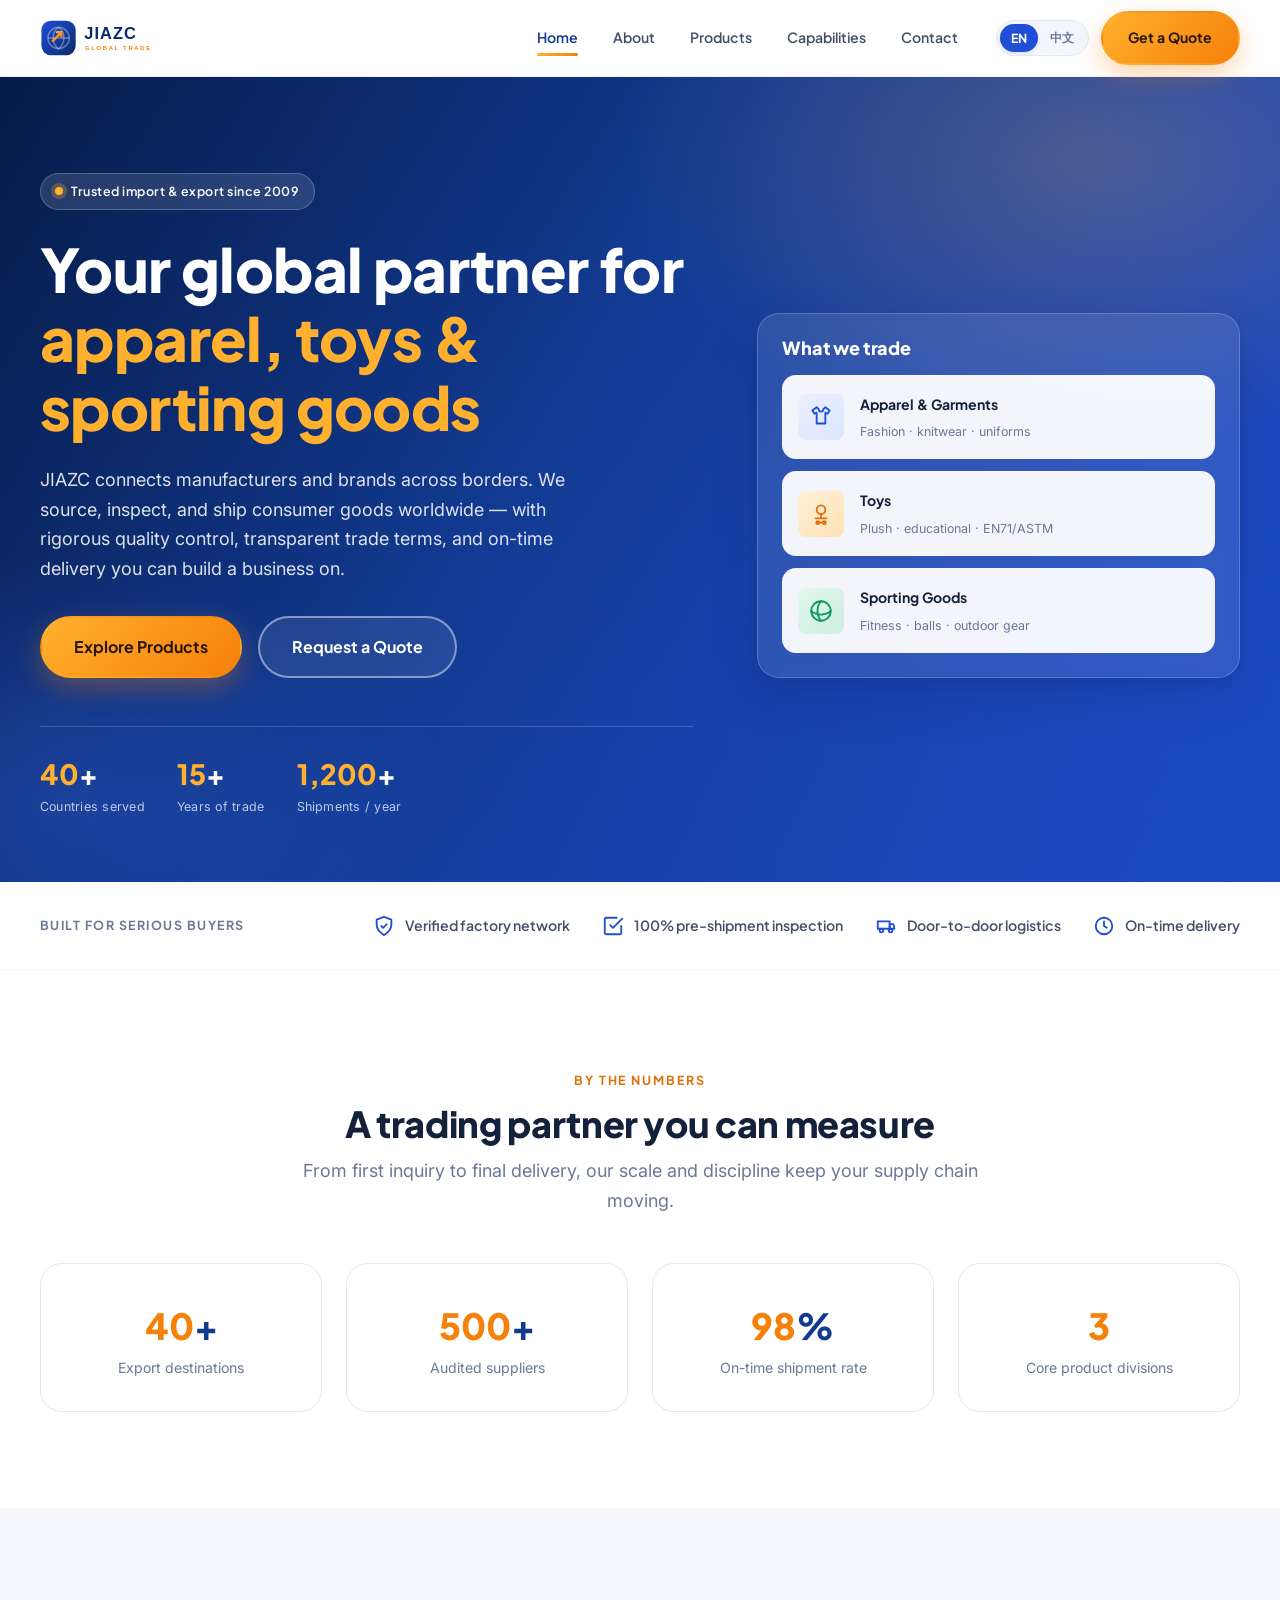
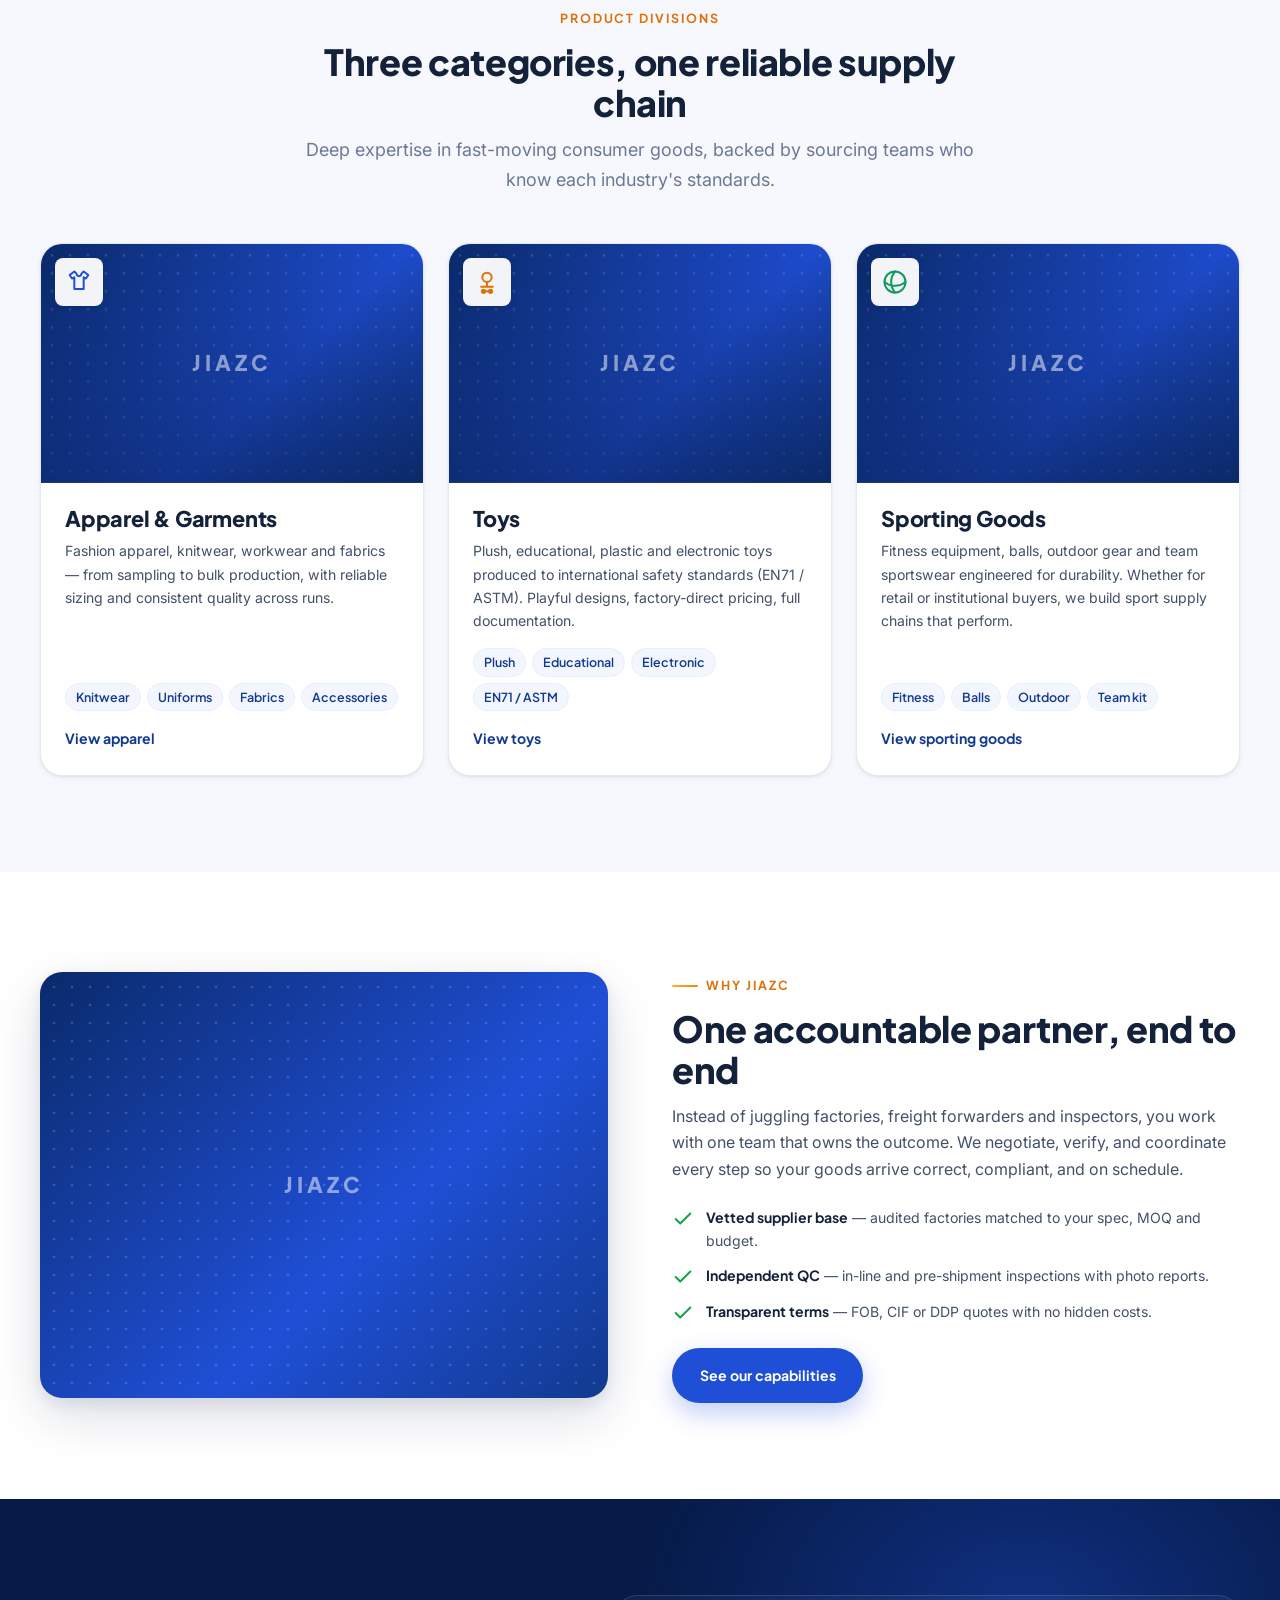
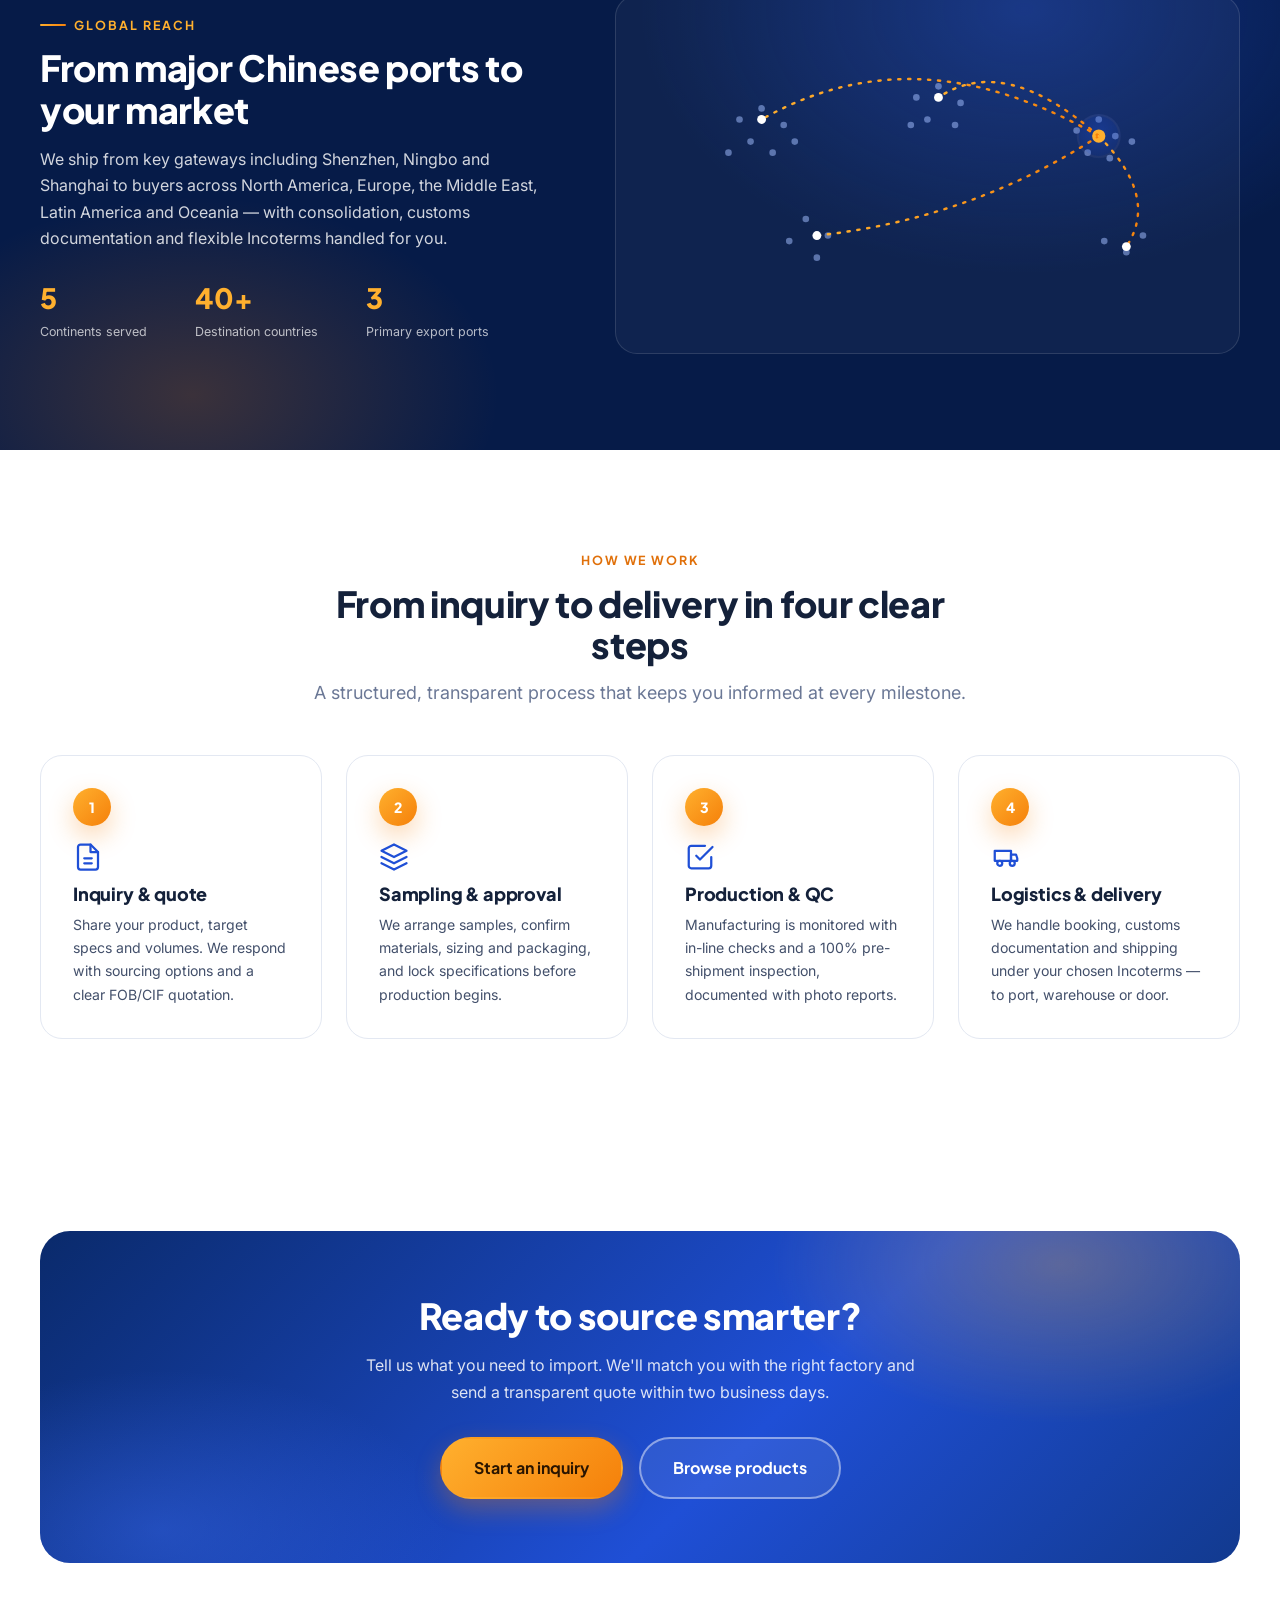
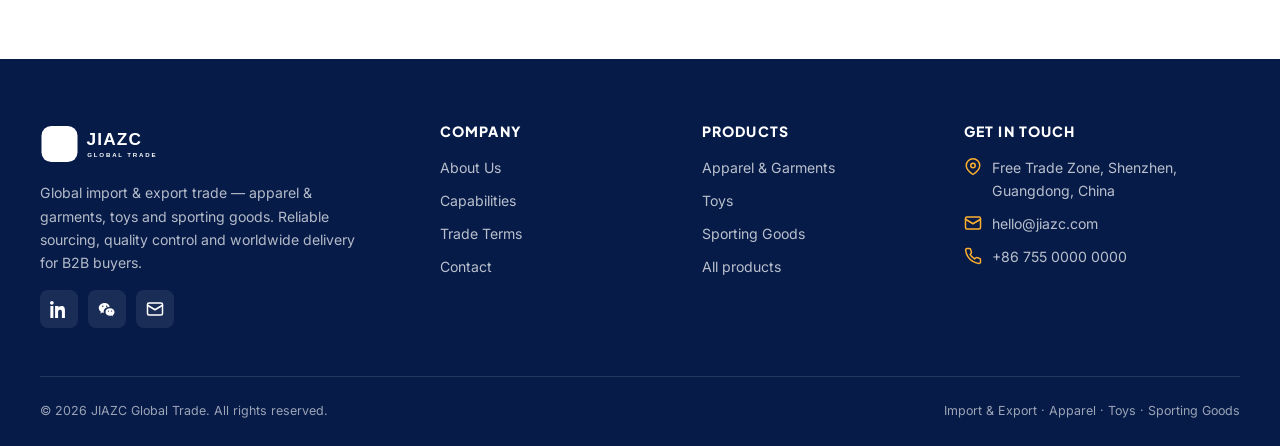
==== index.html @ 339d4beb "Initial commit: jiazc bilingual site" ====
<!DOCTYPE html>
<html lang="en">
<head>
  <meta charset="UTF-8" />
  <meta name="viewport" content="width=device-width, initial-scale=1.0" />
  <title>JIAZC — Global Import &amp; Export Trade | Apparel, Toys &amp; Sporting Goods</title>
  <meta name="description" content="JIAZC is a B2B import & export trading partner specializing in apparel & garments, toys, and sporting goods. Reliable sourcing, quality control, compliance and worldwide logistics." />
  <meta name="keywords" content="import export, trading company, apparel sourcing, toy export, sporting goods supplier, OEM, ODM, FOB, CIF, JIAZC" />
  <link rel="icon" type="image/svg+xml" href="favicon.svg" />

  <!-- Open Graph -->
  <meta property="og:type" content="website" />
  <meta property="og:title" content="JIAZC — Global Import & Export Trade" />
  <meta property="og:description" content="Your trusted sourcing partner for apparel, toys and sporting goods. From factory floor to your warehouse, worldwide." />
  <meta property="og:image" content="https://images.unsplash.com/photo-1494412574643-ff11b0a5c1c3?auto=format&fit=crop&w=1200&q=70" />
  <meta property="og:locale" content="en_US" />
  <meta property="og:locale:alternate" content="zh_CN" />

  <!-- Fonts (only external resource) -->
  <link rel="preconnect" href="https://fonts.googleapis.com" />
  <link rel="preconnect" href="https://fonts.gstatic.com" crossorigin />
  <link href="https://fonts.googleapis.com/css2?family=Plus+Jakarta+Sans:wght@600;700;800&family=Inter:wght@400;500;600&display=swap" rel="stylesheet" />

  <link rel="stylesheet" href="assets/styles.css" />
</head>
<body>
  <a class="skip-link" href="#main" data-en="Skip to content" data-zh="跳到主要内容">Skip to content</a>

  <!-- ============ HEADER ============ -->
  <header class="site-header">
    <div class="container header-inner">
      <a class="brand" href="index.html" aria-label="JIAZC home">
        <img src="assets/logo.svg" alt="JIAZC — Global Import & Export Trade" />
      </a>

      <nav class="primary-nav" id="primary-nav" aria-label="Primary">
        <ul class="nav-list">
          <li><a href="index.html" aria-current="page" data-en="Home" data-zh="首页">Home</a></li>
          <li><a href="about.html" data-en="About" data-zh="关于我们">About</a></li>
          <li><a href="products.html" data-en="Products" data-zh="产品与服务">Products</a></li>
          <li><a href="capabilities.html" data-en="Capabilities" data-zh="核心优势">Capabilities</a></li>
          <li><a href="contact.html" data-en="Contact" data-zh="联系我们">Contact</a></li>
        </ul>
      </nav>

      <div class="header-actions">
        <div class="lang-toggle" role="group" aria-label="Language switch / 语言切换">
          <button type="button" data-lang="en" aria-pressed="true">EN</button>
          <button type="button" data-lang="zh" aria-pressed="false">中文</button>
        </div>
        <a class="btn btn-primary header-cta" href="contact.html" data-en="Get a Quote" data-zh="获取报价">Get a Quote</a>
        <button class="nav-toggle" type="button" aria-expanded="false" aria-controls="primary-nav"
          data-en-aria="Toggle navigation menu" data-zh-aria="切换导航菜单" aria-label="Toggle navigation menu">
          <span></span>
        </button>
      </div>
    </div>
  </header>

  <main id="main">
    <!-- ============ HERO ============ -->
    <section class="hero">
      <div class="container hero-inner">
        <div class="hero-copy">
          <span class="hero-badge"><span class="dot"></span><span data-en="Trusted import &amp; export since 2009" data-zh="值得信赖的进出口伙伴 · 始于 2009">Trusted import &amp; export since 2009</span></span>
          <h1>
            <span data-en="Your global partner for" data-zh="您的全球贸易伙伴">Your global partner for</span>
            <span class="accent" data-en="apparel, toys &amp; sporting goods" data-zh="服装、玩具与体育用品">apparel, toys &amp; sporting goods</span>
          </h1>
          <p class="hero-sub" data-en="JIAZC connects manufacturers and brands across borders. We source, inspect, and ship consumer goods worldwide — with rigorous quality control, transparent trade terms, and on-time delivery you can build a business on."
             data-zh="嘉之诚 (JIAZC) 跨越国界连接工厂与品牌。我们在全球范围内采购、检验并运输消费品——严格的质量管控、透明的贸易条款与准时交付，助您稳健经营。">JIAZC connects manufacturers and brands across borders. We source, inspect, and ship consumer goods worldwide — with rigorous quality control, transparent trade terms, and on-time delivery you can build a business on.</p>
          <div class="hero-cta">
            <a class="btn btn-primary btn-lg" href="products.html" data-en="Explore Products" data-zh="探索产品">Explore Products
              <svg viewBox="0 0 24 24" fill="none" stroke="currentColor" stroke-width="2.2" stroke-linecap="round" stroke-linejoin="round"><path d="M5 12h14M13 6l6 6-6 6"/></svg>
            </a>
            <a class="btn btn-ghost btn-lg" href="contact.html" data-en="Request a Quote" data-zh="索取报价">Request a Quote</a>
          </div>
          <div class="hero-stats">
            <div class="hero-stat"><div class="num"><span>40</span>+</div><div class="label" data-en="Countries served" data-zh="服务国家">Countries served</div></div>
            <div class="hero-stat"><div class="num"><span>15</span>+</div><div class="label" data-en="Years of trade" data-zh="贸易年限">Years of trade</div></div>
            <div class="hero-stat"><div class="num"><span>1,200</span>+</div><div class="label" data-en="Shipments / year" data-zh="年发货批次">Shipments / year</div></div>
          </div>
        </div>

        <div class="hero-visual reveal">
          <div class="hero-card">
            <h3 data-en="What we trade" data-zh="我们的品类">What we trade</h3>
            <div class="hero-cat-list">
              <a class="hero-cat" href="products.html#apparel">
                <span class="ico ico-apparel">
                  <svg viewBox="0 0 24 24" fill="none" stroke="currentColor" stroke-width="1.7" stroke-linecap="round" stroke-linejoin="round"><path d="M8 3 4 6l2 3 2-1v10h8V8l2 1 2-3-4-3-2 2a2 2 0 0 1-4 0L8 3Z"/></svg>
                </span>
                <span><span class="t" data-en="Apparel &amp; Garments" data-zh="服装与纺织">Apparel &amp; Garments</span><br><span class="d" data-en="Fashion · knitwear · uniforms" data-zh="时装 · 针织 · 制服">Fashion · knitwear · uniforms</span></span>
              </a>
              <a class="hero-cat" href="products.html#toys">
                <span class="ico ico-toys">
                  <svg viewBox="0 0 24 24" fill="none" stroke="currentColor" stroke-width="1.7" stroke-linecap="round" stroke-linejoin="round"><circle cx="12" cy="8" r="4"/><path d="M12 12v4M9 20h6M7 16h10"/><circle cx="9" cy="20" r="1.4"/><circle cx="15" cy="20" r="1.4"/></svg>
                </span>
                <span><span class="t" data-en="Toys" data-zh="玩具">Toys</span><br><span class="d" data-en="Plush · educational · EN71/ASTM" data-zh="毛绒 · 益智 · EN71/ASTM 合规">Plush · educational · EN71/ASTM</span></span>
              </a>
              <a class="hero-cat" href="products.html#sport">
                <span class="ico ico-sport">
                  <svg viewBox="0 0 24 24" fill="none" stroke="currentColor" stroke-width="1.7" stroke-linecap="round" stroke-linejoin="round"><circle cx="12" cy="12" r="9"/><path d="M12 3a14 14 0 0 0 0 18M3 12a14 14 0 0 0 18 0"/></svg>
                </span>
                <span><span class="t" data-en="Sporting Goods" data-zh="体育用品">Sporting Goods</span><br><span class="d" data-en="Fitness · balls · outdoor gear" data-zh="健身 · 球类 · 户外装备">Fitness · balls · outdoor gear</span></span>
              </a>
            </div>
          </div>
        </div>
      </div>
    </section>

    <!-- ============ TRUST BAR ============ -->
    <section class="trust-bar">
      <div class="container trust-inner">
        <span class="trust-label" data-en="Built for serious buyers" data-zh="为专业采购商而生">Built for serious buyers</span>
        <div class="trust-items">
          <span class="trust-item"><svg viewBox="0 0 24 24" fill="none" stroke="currentColor" stroke-width="2" stroke-linecap="round" stroke-linejoin="round"><path d="M12 2 4 5v6c0 5 3.5 8 8 11 4.5-3 8-6 8-11V5l-8-3Z"/><path d="m9 12 2 2 4-4"/></svg><span data-en="Verified factory network" data-zh="经审核的工厂网络">Verified factory network</span></span>
          <span class="trust-item"><svg viewBox="0 0 24 24" fill="none" stroke="currentColor" stroke-width="2" stroke-linecap="round" stroke-linejoin="round"><path d="M9 11l3 3L22 4"/><path d="M21 12v7a2 2 0 0 1-2 2H5a2 2 0 0 1-2-2V5a2 2 0 0 1 2-2h11"/></svg><span data-en="100% pre-shipment inspection" data-zh="100% 发货前检验">100% pre-shipment inspection</span></span>
          <span class="trust-item"><svg viewBox="0 0 24 24" fill="none" stroke="currentColor" stroke-width="2" stroke-linecap="round" stroke-linejoin="round"><path d="M3 7h13v8H3z"/><path d="M16 10h4l1 3v2h-5z"/><circle cx="7" cy="17" r="2"/><circle cx="17" cy="17" r="2"/></svg><span data-en="Door-to-door logistics" data-zh="门到门物流">Door-to-door logistics</span></span>
          <span class="trust-item"><svg viewBox="0 0 24 24" fill="none" stroke="currentColor" stroke-width="2" stroke-linecap="round" stroke-linejoin="round"><circle cx="12" cy="12" r="9"/><path d="M12 7v5l3 2"/></svg><span data-en="On-time delivery" data-zh="准时交付">On-time delivery</span></span>
        </div>
      </div>
    </section>

    <!-- ============ STATS ============ -->
    <section class="section">
      <div class="container">
        <div class="section-head center reveal">
          <span class="eyebrow" data-en="By the numbers" data-zh="数据说话">By the numbers</span>
          <h2 class="section-title" data-en="A trading partner you can measure" data-zh="可量化的贸易伙伴">A trading partner you can measure</h2>
          <p class="section-sub" data-en="From first inquiry to final delivery, our scale and discipline keep your supply chain moving." data-zh="从首次询盘到最终交付，我们的规模与纪律让您的供应链持续运转。">From first inquiry to final delivery, our scale and discipline keep your supply chain moving.</p>
        </div>
        <div class="stats-grid">
          <div class="stat-card reveal d1"><div class="num"><span>40</span>+</div><div class="label" data-en="Export destinations" data-zh="出口目的地">Export destinations</div></div>
          <div class="stat-card reveal d2"><div class="num"><span>500</span>+</div><div class="label" data-en="Audited suppliers" data-zh="审核合格供应商">Audited suppliers</div></div>
          <div class="stat-card reveal d3"><div class="num"><span>98</span>%</div><div class="label" data-en="On-time shipment rate" data-zh="准时发货率">On-time shipment rate</div></div>
          <div class="stat-card reveal d4"><div class="num"><span>3</span></div><div class="label" data-en="Core product divisions" data-zh="核心产品事业部">Core product divisions</div></div>
        </div>
      </div>
    </section>

    <!-- ============ CATEGORY HIGHLIGHTS ============ -->
    <section class="section bg-alt">
      <div class="container">
        <div class="section-head center reveal">
          <span class="eyebrow" data-en="Product divisions" data-zh="产品事业部">Product divisions</span>
          <h2 class="section-title" data-en="Three categories, one reliable supply chain" data-zh="三大品类，一条可靠供应链">Three categories, one reliable supply chain</h2>
          <p class="section-sub" data-en="Deep expertise in fast-moving consumer goods, backed by sourcing teams who know each industry's standards." data-zh="深耕快消品领域，由熟悉各行业标准的采购团队提供支持。">Deep expertise in fast-moving consumer goods, backed by sourcing teams who know each industry's standards.</p>
        </div>

        <div class="cards-grid cards-3">
          <!-- Apparel -->
          <article class="cat-card reveal d1">
            <div class="media">
              <span class="badge-ico"><svg class="ico-apparel" viewBox="0 0 24 24" fill="none" stroke="currentColor" stroke-width="1.7" stroke-linecap="round" stroke-linejoin="round" style="background:none"><path d="M8 3 4 6l2 3 2-1v10h8V8l2 1 2-3-4-3-2 2a2 2 0 0 1-4 0L8 3Z"/></svg></span>
              <img src="https://images.unsplash.com/photo-1489987707025-afc232f7ea0f?auto=format&fit=crop&w=900&q=70" alt="Racks of apparel in a garment showroom" loading="lazy" decoding="async" />
            </div>
            <div class="body">
              <h3 data-en="Apparel &amp; Garments" data-zh="服装与纺织">Apparel &amp; Garments</h3>
              <p data-en="Fashion apparel, knitwear, workwear and fabrics — from sampling to bulk production, with reliable sizing and consistent quality across runs." data-zh="时装、针织、工装与面料——从打样到批量生产，尺码可靠、批次质量稳定。">Fashion apparel, knitwear, workwear and fabrics — from sampling to bulk production, with reliable sizing and consistent quality across runs.</p>
              <div class="tags">
                <span class="tag" data-en="Knitwear" data-zh="针织">Knitwear</span>
                <span class="tag" data-en="Uniforms" data-zh="制服">Uniforms</span>
                <span class="tag" data-en="Fabrics" data-zh="面料">Fabrics</span>
                <span class="tag" data-en="Accessories" data-zh="配饰">Accessories</span>
              </div>
              <a class="link-arrow" href="products.html#apparel" data-en="View apparel" data-zh="查看服装">View apparel <svg viewBox="0 0 24 24" fill="none" stroke="currentColor" stroke-width="2.2" stroke-linecap="round" stroke-linejoin="round"><path d="M5 12h14M13 6l6 6-6 6"/></svg></a>
            </div>
          </article>

          <!-- Toys -->
          <article class="cat-card reveal d2">
            <div class="media">
              <span class="badge-ico"><svg viewBox="0 0 24 24" fill="none" stroke="#e0700a" stroke-width="1.7" stroke-linecap="round" stroke-linejoin="round"><circle cx="12" cy="8" r="4"/><path d="M12 12v4M9 20h6M7 16h10"/><circle cx="9" cy="20" r="1.4"/><circle cx="15" cy="20" r="1.4"/></svg></span>
              <img src="https://images.unsplash.com/photo-1558877385-81a1c7e67d72?auto=format&fit=crop&w=900&q=70" alt="Colourful plush and plastic toys" loading="lazy" decoding="async" />
            </div>
            <div class="body">
              <h3 data-en="Toys" data-zh="玩具">Toys</h3>
              <p data-en="Plush, educational, plastic and electronic toys produced to international safety standards (EN71 / ASTM). Playful designs, factory-direct pricing, full documentation." data-zh="毛绒、益智、塑胶与电子玩具，按国际安全标准 (EN71 / ASTM) 生产。设计有趣、工厂直供、文件齐全。">Plush, educational, plastic and electronic toys produced to international safety standards (EN71 / ASTM). Playful designs, factory-direct pricing, full documentation.</p>
              <div class="tags">
                <span class="tag" data-en="Plush" data-zh="毛绒">Plush</span>
                <span class="tag" data-en="Educational" data-zh="益智">Educational</span>
                <span class="tag" data-en="Electronic" data-zh="电子">Electronic</span>
                <span class="tag" data-en="EN71 / ASTM" data-zh="EN71 / ASTM">EN71 / ASTM</span>
              </div>
              <a class="link-arrow" href="products.html#toys" data-en="View toys" data-zh="查看玩具">View toys <svg viewBox="0 0 24 24" fill="none" stroke="currentColor" stroke-width="2.2" stroke-linecap="round" stroke-linejoin="round"><path d="M5 12h14M13 6l6 6-6 6"/></svg></a>
            </div>
          </article>

          <!-- Sport -->
          <article class="cat-card reveal d3">
            <div class="media">
              <span class="badge-ico"><svg viewBox="0 0 24 24" fill="none" stroke="#119a5b" stroke-width="1.7" stroke-linecap="round" stroke-linejoin="round"><circle cx="12" cy="12" r="9"/><path d="M12 3a14 14 0 0 0 0 18M3 12a14 14 0 0 0 18 0"/></svg></span>
              <img src="https://images.unsplash.com/photo-1517649763962-0c623066013b?auto=format&fit=crop&w=900&q=70" alt="Sporting equipment and gear" loading="lazy" decoding="async" />
            </div>
            <div class="body">
              <h3 data-en="Sporting Goods" data-zh="体育用品">Sporting Goods</h3>
              <p data-en="Fitness equipment, balls, outdoor gear and team sportswear engineered for durability. Whether for retail or institutional buyers, we build sport supply chains that perform." data-zh="健身器材、球类、户外装备与团队运动服，坚固耐用。无论零售还是机构采购，我们打造高效的运动用品供应链。">Fitness equipment, balls, outdoor gear and team sportswear engineered for durability. Whether for retail or institutional buyers, we build sport supply chains that perform.</p>
              <div class="tags">
                <span class="tag" data-en="Fitness" data-zh="健身">Fitness</span>
                <span class="tag" data-en="Balls" data-zh="球类">Balls</span>
                <span class="tag" data-en="Outdoor" data-zh="户外">Outdoor</span>
                <span class="tag" data-en="Team kit" data-zh="队服">Team kit</span>
              </div>
              <a class="link-arrow" href="products.html#sport" data-en="View sporting goods" data-zh="查看体育用品">View sporting goods <svg viewBox="0 0 24 24" fill="none" stroke="currentColor" stroke-width="2.2" stroke-linecap="round" stroke-linejoin="round"><path d="M5 12h14M13 6l6 6-6 6"/></svg></a>
            </div>
          </article>
        </div>
      </div>
    </section>

    <!-- ============ WHY US (split) ============ -->
    <section class="section">
      <div class="container split">
        <div class="split-media reveal">
          <img src="https://images.unsplash.com/photo-1565891741441-64926e441838?auto=format&fit=crop&w=1000&q=70" alt="Container ship loaded with cargo at port" loading="lazy" decoding="async" />
        </div>
        <div class="reveal d1">
          <span class="eyebrow" data-en="Why JIAZC" data-zh="为何选择嘉之诚">Why JIAZC</span>
          <h2 class="section-title" data-en="One accountable partner, end to end" data-zh="全程负责，单一对接">One accountable partner, end to end</h2>
          <p data-en="Instead of juggling factories, freight forwarders and inspectors, you work with one team that owns the outcome. We negotiate, verify, and coordinate every step so your goods arrive correct, compliant, and on schedule." data-zh="无需在工厂、货代与验货方之间奔波，您只需对接一支对结果负责的团队。我们谈判、核验并协调每一个环节，确保货物正确、合规、准时到达。">Instead of juggling factories, freight forwarders and inspectors, you work with one team that owns the outcome. We negotiate, verify, and coordinate every step so your goods arrive correct, compliant, and on schedule.</p>
          <ul class="check-list">
            <li><svg viewBox="0 0 24 24" fill="none" stroke="currentColor" stroke-width="2.2" stroke-linecap="round" stroke-linejoin="round"><path d="M20 6 9 17l-5-5"/></svg><span><strong data-en="Vetted supplier base" data-zh="严选供应商">Vetted supplier base</strong> — <span data-en="audited factories matched to your spec, MOQ and budget." data-zh="经审核的工厂，匹配您的规格、起订量与预算。">audited factories matched to your spec, MOQ and budget.</span></span></li>
            <li><svg viewBox="0 0 24 24" fill="none" stroke="currentColor" stroke-width="2.2" stroke-linecap="round" stroke-linejoin="round"><path d="M20 6 9 17l-5-5"/></svg><span><strong data-en="Independent QC" data-zh="独立质检">Independent QC</strong> — <span data-en="in-line and pre-shipment inspections with photo reports." data-zh="过程检与发货前检，附带照片报告。">in-line and pre-shipment inspections with photo reports.</span></span></li>
            <li><svg viewBox="0 0 24 24" fill="none" stroke="currentColor" stroke-width="2.2" stroke-linecap="round" stroke-linejoin="round"><path d="M20 6 9 17l-5-5"/></svg><span><strong data-en="Transparent terms" data-zh="透明条款">Transparent terms</strong> — <span data-en="FOB, CIF or DDP quotes with no hidden costs." data-zh="FOB、CIF 或 DDP 报价，绝无隐藏费用。">FOB, CIF or DDP quotes with no hidden costs.</span></span></li>
          </ul>
          <p style="margin-top:1.5rem">
            <a class="btn btn-secondary" href="capabilities.html" data-en="See our capabilities" data-zh="了解核心优势">See our capabilities</a>
          </p>
        </div>
      </div>
    </section>

    <!-- ============ GLOBAL REACH ============ -->
    <section class="reach section">
      <div class="container reach-inner">
        <div class="reveal">
          <span class="eyebrow" style="color:var(--amber-400)" data-en="Global reach" data-zh="全球网络">Global reach</span>
          <h2 data-en="From major Chinese ports to your market" data-zh="从中国主要港口直达您的市场">From major Chinese ports to your market</h2>
          <p data-en="We ship from key gateways including Shenzhen, Ningbo and Shanghai to buyers across North America, Europe, the Middle East, Latin America and Oceania — with consolidation, customs documentation and flexible Incoterms handled for you." data-zh="我们从深圳、宁波、上海等主要口岸发货，覆盖北美、欧洲、中东、拉美及大洋洲的客户——拼箱、报关单证与灵活的贸易术语，全部为您打理。">We ship from key gateways including Shenzhen, Ningbo and Shanghai to buyers across North America, Europe, the Middle East, Latin America and Oceania — with consolidation, customs documentation and flexible Incoterms handled for you.</p>
          <div class="reach-stats">
            <div><div class="num">5</div><div class="label" data-en="Continents served" data-zh="服务大洲">Continents served</div></div>
            <div><div class="num">40+</div><div class="label" data-en="Destination countries" data-zh="目的国家">Destination countries</div></div>
            <div><div class="num">3</div><div class="label" data-en="Primary export ports" data-zh="主要出口港">Primary export ports</div></div>
          </div>
        </div>
        <div class="map-wrap reveal d1" aria-hidden="true">
          <!-- Stylised world-route motif -->
          <svg viewBox="0 0 520 280" xmlns="http://www.w3.org/2000/svg">
            <defs>
              <radialGradient id="globeG" cx="50%" cy="40%" r="70%">
                <stop offset="0" stop-color="#1f4fd6" stop-opacity="0.35"/>
                <stop offset="1" stop-color="#1f4fd6" stop-opacity="0.05"/>
              </radialGradient>
              <linearGradient id="routeG" x1="0" y1="0" x2="1" y2="0">
                <stop offset="0" stop-color="#ffb02e"/>
                <stop offset="1" stop-color="#f5800a"/>
              </linearGradient>
            </defs>
            <!-- dotted continents abstraction -->
            <g fill="#9bb6f5" fill-opacity="0.55">
              <circle cx="90" cy="90" r="3"/><circle cx="110" cy="80" r="3"/><circle cx="130" cy="95" r="3"/><circle cx="100" cy="110" r="3"/><circle cx="120" cy="120" r="3"/><circle cx="80" cy="120" r="3"/><circle cx="140" cy="110" r="3"/>
              <circle cx="250" cy="70" r="3"/><circle cx="270" cy="60" r="3"/><circle cx="290" cy="75" r="3"/><circle cx="260" cy="90" r="3"/><circle cx="285" cy="95" r="3"/><circle cx="245" cy="95" r="3"/>
              <circle cx="395" cy="100" r="3"/><circle cx="415" cy="90" r="3"/><circle cx="430" cy="105" r="3"/><circle cx="405" cy="120" r="3"/><circle cx="425" cy="125" r="3"/><circle cx="445" cy="110" r="3"/>
              <circle cx="150" cy="180" r="3"/><circle cx="170" cy="195" r="3"/><circle cx="135" cy="200" r="3"/><circle cx="160" cy="215" r="3"/>
              <circle cx="420" cy="200" r="3"/><circle cx="440" cy="210" r="3"/><circle cx="455" cy="195" r="3"/>
            </g>
            <!-- hub (China) -->
            <circle cx="415" cy="105" r="20" fill="url(#globeG)"/>
            <circle cx="415" cy="105" r="6" fill="#ffb02e"/>
            <circle cx="415" cy="105" r="6" fill="none" stroke="#ffb02e" stroke-opacity="0.5" stroke-width="2">
              <animate attributeName="r" from="6" to="20" dur="2.4s" repeatCount="indefinite"/>
              <animate attributeName="stroke-opacity" from="0.6" to="0" dur="2.4s" repeatCount="indefinite"/>
            </circle>
            <!-- routes -->
            <g fill="none" stroke="url(#routeG)" stroke-width="2.2" stroke-linecap="round" stroke-dasharray="2 7">
              <path d="M415 105 Q250 10 110 90"/>
              <path d="M415 105 Q330 30 270 70"/>
              <path d="M415 105 Q300 180 160 195"/>
              <path d="M415 105 Q470 160 440 205"/>
            </g>
            <!-- destination dots -->
            <g fill="#ffffff">
              <circle cx="110" cy="90" r="4"/><circle cx="270" cy="70" r="4"/><circle cx="160" cy="195" r="4"/><circle cx="440" cy="205" r="4"/>
            </g>
          </svg>
        </div>
      </div>
    </section>

    <!-- ============ PROCESS ============ -->
    <section class="section">
      <div class="container">
        <div class="section-head center reveal">
          <span class="eyebrow" data-en="How we work" data-zh="合作流程">How we work</span>
          <h2 class="section-title" data-en="From inquiry to delivery in four clear steps" data-zh="四步流程，从询盘到交付">From inquiry to delivery in four clear steps</h2>
          <p class="section-sub" data-en="A structured, transparent process that keeps you informed at every milestone." data-zh="结构化、透明的流程，让您在每个节点都了如指掌。">A structured, transparent process that keeps you informed at every milestone.</p>
        </div>
        <div class="steps">
          <article class="step reveal d1">
            <div class="num">1</div>
            <div class="ico"><svg viewBox="0 0 24 24" fill="none" stroke="currentColor" stroke-width="1.8" stroke-linecap="round" stroke-linejoin="round"><path d="M14 2H6a2 2 0 0 0-2 2v16a2 2 0 0 0 2 2h12a2 2 0 0 0 2-2V8z"/><path d="M14 2v6h6M9 13h6M9 17h6"/></svg></div>
            <h3 data-en="Inquiry &amp; quote" data-zh="询盘与报价">Inquiry &amp; quote</h3>
            <p data-en="Share your product, target specs and volumes. We respond with sourcing options and a clear FOB/CIF quotation." data-zh="提供产品、目标规格与数量，我们将给出采购方案与清晰的 FOB/CIF 报价。">Share your product, target specs and volumes. We respond with sourcing options and a clear FOB/CIF quotation.</p>
          </article>
          <article class="step reveal d2">
            <div class="num">2</div>
            <div class="ico"><svg viewBox="0 0 24 24" fill="none" stroke="currentColor" stroke-width="1.8" stroke-linecap="round" stroke-linejoin="round"><path d="M12 2 2 7l10 5 10-5-10-5Z"/><path d="m2 17 10 5 10-5M2 12l10 5 10-5"/></svg></div>
            <h3 data-en="Sampling &amp; approval" data-zh="打样与确认">Sampling &amp; approval</h3>
            <p data-en="We arrange samples, confirm materials, sizing and packaging, and lock specifications before production begins." data-zh="安排样品，确认材料、尺寸与包装，量产前锁定所有规格。">We arrange samples, confirm materials, sizing and packaging, and lock specifications before production begins.</p>
          </article>
          <article class="step reveal d3">
            <div class="num">3</div>
            <div class="ico"><svg viewBox="0 0 24 24" fill="none" stroke="currentColor" stroke-width="1.8" stroke-linecap="round" stroke-linejoin="round"><path d="M9 11l3 3L22 4"/><path d="M21 12v7a2 2 0 0 1-2 2H5a2 2 0 0 1-2-2V5a2 2 0 0 1 2-2h11"/></svg></div>
            <h3 data-en="Production &amp; QC" data-zh="生产与质检">Production &amp; QC</h3>
            <p data-en="Manufacturing is monitored with in-line checks and a 100% pre-shipment inspection, documented with photo reports." data-zh="生产过程进行过程检与 100% 发货前检验，并附照片报告存档。">Manufacturing is monitored with in-line checks and a 100% pre-shipment inspection, documented with photo reports.</p>
          </article>
          <article class="step reveal d4">
            <div class="num">4</div>
            <div class="ico"><svg viewBox="0 0 24 24" fill="none" stroke="currentColor" stroke-width="1.8" stroke-linecap="round" stroke-linejoin="round"><path d="M3 7h13v8H3z"/><path d="M16 10h4l1 3v2h-5z"/><circle cx="7" cy="17" r="2"/><circle cx="17" cy="17" r="2"/></svg></div>
            <h3 data-en="Logistics &amp; delivery" data-zh="物流与交付">Logistics &amp; delivery</h3>
            <p data-en="We handle booking, customs documentation and shipping under your chosen Incoterms — to port, warehouse or door." data-zh="我们处理订舱、报关单证与运输，按您选择的贸易术语交付——到港、到仓或到门。">We handle booking, customs documentation and shipping under your chosen Incoterms — to port, warehouse or door.</p>
          </article>
        </div>
      </div>
    </section>

    <!-- ============ CTA BAND ============ -->
    <section class="section">
      <div class="container">
        <div class="cta-band reveal">
          <h2 data-en="Ready to source smarter?" data-zh="准备更聪明地采购？">Ready to source smarter?</h2>
          <p data-en="Tell us what you need to import. We'll match you with the right factory and send a transparent quote within two business days." data-zh="告诉我们您的进口需求，我们将匹配合适的工厂，并在两个工作日内给出透明报价。">Tell us what you need to import. We'll match you with the right factory and send a transparent quote within two business days.</p>
          <div class="cta-actions">
            <a class="btn btn-primary btn-lg" href="contact.html" data-en="Start an inquiry" data-zh="发起询盘">Start an inquiry</a>
            <a class="btn btn-ghost btn-lg" href="products.html" data-en="Browse products" data-zh="浏览产品">Browse products</a>
          </div>
        </div>
      </div>
    </section>
  </main>

  <!-- ============ FOOTER ============ -->
  <footer class="site-footer">
    <div class="container">
      <div class="footer-top">
        <div class="footer-brand">
          <img src="assets/logo.svg" alt="JIAZC" />
          <p data-en="Global import &amp; export trade — apparel & garments, toys and sporting goods. Reliable sourcing, quality control and worldwide delivery for B2B buyers." data-zh="全球进出口贸易——服装、玩具与体育用品。为 B2B 采购商提供可靠采购、质量管控与全球交付。">Global import &amp; export trade — apparel & garments, toys and sporting goods. Reliable sourcing, quality control and worldwide delivery for B2B buyers.</p>
          <div class="footer-social">
            <a href="#" aria-label="LinkedIn"><svg viewBox="0 0 24 24" fill="currentColor"><path d="M4.98 3.5A2.5 2.5 0 1 1 0 3.5a2.5 2.5 0 0 1 4.98 0ZM.5 8h4V24h-4V8Zm7 0h3.8v2.2h.05c.53-1 1.83-2.2 3.77-2.2 4.03 0 4.78 2.65 4.78 6.1V24h-4v-7.1c0-1.7-.03-3.9-2.37-3.9-2.38 0-2.74 1.85-2.74 3.77V24h-4V8Z"/></svg></a>
            <a href="#" aria-label="WeChat"><svg viewBox="0 0 24 24" fill="currentColor"><path d="M9 4C4.6 4 1 6.9 1 10.5c0 2 1.1 3.8 2.9 5L3 18l2.6-1.3c.7.2 1.5.3 2.3.4-.2-.6-.3-1.2-.3-1.8 0-3.4 3.2-6.1 7.1-6.1.3 0 .5 0 .8.1C15 6.1 12.3 4 9 4Zm-2.6 3.2a1 1 0 1 1 0 2 1 1 0 0 1 0-2Zm5.2 0a1 1 0 1 1 0 2 1 1 0 0 1 0-2ZM16 11c-3.3 0-6 2.2-6 5s2.7 5 6 5c.7 0 1.3-.1 1.9-.3L20 22l-.6-1.6c1.6-1 2.6-2.5 2.6-4.4 0-2.8-2.7-5-6-5Zm-2 3a.8.8 0 1 1 0 1.6.8.8 0 0 1 0-1.6Zm4 0a.8.8 0 1 1 0 1.6.8.8 0 0 1 0-1.6Z"/></svg></a>
            <a href="mailto:hello@jiazc.com" aria-label="Email"><svg viewBox="0 0 24 24" fill="none" stroke="currentColor" stroke-width="2" stroke-linecap="round" stroke-linejoin="round"><rect x="2" y="4" width="20" height="16" rx="2"/><path d="m22 7-10 6L2 7"/></svg></a>
          </div>
        </div>
        <div class="footer-col">
          <h4 data-en="Company" data-zh="公司">Company</h4>
          <ul>
            <li><a href="about.html" data-en="About Us" data-zh="关于我们">About Us</a></li>
            <li><a href="capabilities.html" data-en="Capabilities" data-zh="核心优势">Capabilities</a></li>
            <li><a href="capabilities.html#trade-terms" data-en="Trade Terms" data-zh="贸易条款">Trade Terms</a></li>
            <li><a href="contact.html" data-en="Contact" data-zh="联系我们">Contact</a></li>
          </ul>
        </div>
        <div class="footer-col">
          <h4 data-en="Products" data-zh="产品">Products</h4>
          <ul>
            <li><a href="products.html#apparel" data-en="Apparel &amp; Garments" data-zh="服装与纺织">Apparel &amp; Garments</a></li>
            <li><a href="products.html#toys" data-en="Toys" data-zh="玩具">Toys</a></li>
            <li><a href="products.html#sport" data-en="Sporting Goods" data-zh="体育用品">Sporting Goods</a></li>
            <li><a href="products.html" data-en="All products" data-zh="全部产品">All products</a></li>
          </ul>
        </div>
        <div class="footer-col">
          <h4 data-en="Get in touch" data-zh="联系方式">Get in touch</h4>
          <ul class="footer-contact">
            <li><svg viewBox="0 0 24 24" fill="none" stroke="currentColor" stroke-width="2" stroke-linecap="round" stroke-linejoin="round"><path d="M21 10c0 6-9 12-9 12s-9-6-9-12a9 9 0 0 1 18 0Z"/><circle cx="12" cy="10" r="3"/></svg><span data-en="Free Trade Zone, Shenzhen, Guangdong, China" data-zh="中国广东省深圳市自由贸易区">Free Trade Zone, Shenzhen, Guangdong, China</span></li>
            <li><svg viewBox="0 0 24 24" fill="none" stroke="currentColor" stroke-width="2" stroke-linecap="round" stroke-linejoin="round"><rect x="2" y="4" width="20" height="16" rx="2"/><path d="m22 7-10 6L2 7"/></svg><a href="mailto:hello@jiazc.com">hello@jiazc.com</a></li>
            <li><svg viewBox="0 0 24 24" fill="none" stroke="currentColor" stroke-width="2" stroke-linecap="round" stroke-linejoin="round"><path d="M22 16.9v3a2 2 0 0 1-2.2 2 19.8 19.8 0 0 1-8.6-3 19.5 19.5 0 0 1-6-6 19.8 19.8 0 0 1-3-8.6A2 2 0 0 1 4.1 2h3a2 2 0 0 1 2 1.7c.1 1 .4 1.9.7 2.8a2 2 0 0 1-.5 2.1L8.1 9.9a16 16 0 0 0 6 6l1.3-1.2a2 2 0 0 1 2.1-.5c.9.3 1.8.6 2.8.7a2 2 0 0 1 1.7 2Z"/></svg><a href="tel:+8675500000000">+86 755 0000 0000</a></li>
          </ul>
        </div>
      </div>
      <div class="footer-bottom">
        <span>© <span data-year>2026</span> JIAZC <span data-en="Global Trade. All rights reserved." data-zh="全球贸易. 版权所有.">Global Trade. All rights reserved.</span></span>
        <span data-en="Import &amp; Export · Apparel · Toys · Sporting Goods" data-zh="进出口 · 服装 · 玩具 · 体育用品">Import &amp; Export · Apparel · Toys · Sporting Goods</span>
      </div>
    </div>
  </footer>

  <script src="assets/script.js"></script>
</body>
</html>
---- assets/styles.css ----
/* ============================================================
   JIAZC — Global Import & Export Trade
   Shared stylesheet · design system + components
   ============================================================ */

/* ---------- Design tokens ---------- */
:root {
  /* Brand palette — deep blue + vivid amber */
  --blue-900: #061b48;
  --blue-800: #0a2a6b;
  --blue-700: #123a8f;
  --blue-600: #1f4fd6;
  --blue-500: #3a6bf0;
  --blue-100: #e7eefc;
  --blue-50:  #f3f6fe;

  --amber-600: #e0700a;
  --amber-500: #f5800a;
  --amber-400: #ffb02e;
  --amber-100: #fff1da;

  --ink:       #14213a;
  --ink-soft:  #43506b;
  --muted:     #6b7896;
  --line:      #e3e8f2;
  --line-soft: #eef1f8;
  --bg:        #ffffff;
  --bg-alt:    #f6f8fd;
  --bg-deep:   #061b48;
  --white:     #ffffff;
  --ok:        #16a34a;
  --err:       #dc2626;

  /* Gradients */
  --grad-brand: linear-gradient(135deg, #0a2a6b 0%, #1f4fd6 60%, #123a8f 100%);
  --grad-amber: linear-gradient(135deg, #ffb02e 0%, #f5800a 100%);
  --grad-hero:  linear-gradient(120deg, rgba(6,27,72,0.94) 0%, rgba(18,58,143,0.86) 45%, rgba(31,79,214,0.74) 100%);
  --grad-soft:  linear-gradient(180deg, #f6f8fd 0%, #ffffff 100%);

  /* Typography */
  --font-display: 'Plus Jakarta Sans', 'Segoe UI', system-ui, sans-serif;
  --font-body: 'Inter', 'Segoe UI', system-ui, -apple-system, sans-serif;

  --fs-xs:   0.78rem;
  --fs-sm:   0.88rem;
  --fs-base: 1rem;
  --fs-md:   1.125rem;
  --fs-lg:   1.35rem;
  --fs-xl:   1.75rem;
  --fs-2xl:  2.25rem;
  --fs-3xl:  3rem;
  --fs-4xl:  3.75rem;

  /* Spacing scale */
  --sp-1: 0.25rem;
  --sp-2: 0.5rem;
  --sp-3: 0.75rem;
  --sp-4: 1rem;
  --sp-5: 1.5rem;
  --sp-6: 2rem;
  --sp-7: 3rem;
  --sp-8: 4rem;
  --sp-9: 6rem;

  /* Radius + shadow */
  --r-sm: 8px;
  --r-md: 14px;
  --r-lg: 22px;
  --r-xl: 30px;
  --r-pill: 999px;

  --sh-sm: 0 1px 2px rgba(6,27,72,0.06), 0 2px 6px rgba(6,27,72,0.05);
  --sh-md: 0 6px 20px rgba(6,27,72,0.08), 0 2px 6px rgba(6,27,72,0.05);
  --sh-lg: 0 18px 50px rgba(6,27,72,0.14), 0 6px 16px rgba(6,27,72,0.08);
  --sh-amber: 0 10px 26px rgba(245,128,10,0.32);
  --sh-blue: 0 10px 26px rgba(31,79,214,0.28);

  --maxw: 1200px;
  --header-h: 76px;
  --ease: cubic-bezier(0.22, 1, 0.36, 1);
}

/* ---------- Reset ---------- */
*, *::before, *::after { box-sizing: border-box; }
* { margin: 0; }
html { scroll-behavior: smooth; -webkit-text-size-adjust: 100%; }
body {
  font-family: var(--font-body);
  color: var(--ink);
  background: var(--bg);
  line-height: 1.65;
  font-size: var(--fs-base);
  -webkit-font-smoothing: antialiased;
  text-rendering: optimizeLegibility;
  overflow-x: hidden;
}
img, svg { display: block; max-width: 100%; }
a { color: inherit; text-decoration: none; }
ul { list-style: none; padding: 0; }
button { font-family: inherit; cursor: pointer; border: none; background: none; }
h1, h2, h3, h4 { font-family: var(--font-display); line-height: 1.15; color: var(--ink); font-weight: 800; letter-spacing: -0.01em; }
:lang(zh) h1, :lang(zh) h2, :lang(zh) h3 { letter-spacing: 0; }
p { color: var(--ink-soft); }

/* ---------- A11y focus ---------- */
:focus-visible {
  outline: 3px solid var(--amber-400);
  outline-offset: 2px;
  border-radius: 4px;
}
.skip-link {
  position: absolute;
  left: 16px; top: -60px;
  background: var(--blue-800);
  color: #fff;
  padding: 10px 18px;
  border-radius: var(--r-sm);
  z-index: 1200;
  transition: top 0.2s var(--ease);
}
.skip-link:focus { top: 14px; }

/* ---------- Layout helpers ---------- */
.container { width: min(100% - 2.5rem, var(--maxw)); margin-inline: auto; }
.section { padding: var(--sp-9) 0; }
.section--tight { padding: var(--sp-8) 0; }
.bg-alt { background: var(--bg-alt); }
.bg-soft { background: var(--grad-soft); }

.eyebrow {
  display: inline-flex;
  align-items: center;
  gap: 8px;
  font-family: var(--font-display);
  font-weight: 700;
  font-size: var(--fs-xs);
  letter-spacing: 0.16em;
  text-transform: uppercase;
  color: var(--amber-600);
  margin-bottom: var(--sp-3);
}
.eyebrow::before {
  content: "";
  width: 26px; height: 2px;
  background: var(--grad-amber);
  border-radius: 2px;
}
.section-head { max-width: 680px; margin-bottom: var(--sp-7); }
.section-head.center { margin-inline: auto; text-align: center; }
.section-head.center .eyebrow::before { display: none; }
.section-title { font-size: clamp(1.7rem, 4vw, var(--fs-2xl)); margin-bottom: var(--sp-3); }
.section-sub { font-size: var(--fs-md); color: var(--muted); }

/* ---------- Buttons ---------- */
.btn {
  display: inline-flex;
  align-items: center;
  justify-content: center;
  gap: 10px;
  font-family: var(--font-display);
  font-weight: 700;
  font-size: var(--fs-sm);
  padding: 0.85rem 1.6rem;
  border-radius: var(--r-pill);
  transition: transform 0.25s var(--ease), box-shadow 0.25s var(--ease), background 0.25s var(--ease), color 0.25s var(--ease);
  white-space: nowrap;
  cursor: pointer;
  border: 2px solid transparent;
}
.btn svg { width: 18px; height: 18px; }
.btn-primary { background: var(--grad-amber); color: #2a1500; box-shadow: var(--sh-amber); }
.btn-primary:hover { transform: translateY(-3px); box-shadow: 0 16px 34px rgba(245,128,10,0.42); }
.btn-secondary { background: var(--blue-600); color: #fff; box-shadow: var(--sh-blue); }
.btn-secondary:hover { transform: translateY(-3px); background: var(--blue-700); }
.btn-ghost { background: rgba(255,255,255,0.08); color: #fff; border-color: rgba(255,255,255,0.45); }
.btn-ghost:hover { background: rgba(255,255,255,0.16); transform: translateY(-3px); }
.btn-outline { background: transparent; color: var(--blue-700); border-color: var(--line); }
.btn-outline:hover { border-color: var(--blue-600); color: var(--blue-700); transform: translateY(-3px); box-shadow: var(--sh-sm); }
.btn-block { width: 100%; }
.btn-lg { padding: 1rem 2rem; font-size: var(--fs-base); }

.link-arrow {
  display: inline-flex;
  align-items: center;
  gap: 6px;
  font-family: var(--font-display);
  font-weight: 700;
  font-size: var(--fs-sm);
  color: var(--blue-700);
  transition: gap 0.25s var(--ease), color 0.25s var(--ease);
}
.link-arrow svg { width: 16px; height: 16px; transition: transform 0.25s var(--ease); }
.link-arrow:hover { color: var(--amber-600); gap: 12px; }
.link-arrow:hover svg { transform: translateX(2px); }

/* ============================================================
   HEADER
   ============================================================ */
.site-header {
  position: sticky;
  top: 0;
  z-index: 1000;
  background: rgba(255,255,255,0.86);
  backdrop-filter: saturate(180%) blur(14px);
  -webkit-backdrop-filter: saturate(180%) blur(14px);
  border-bottom: 1px solid var(--line-soft);
  transition: box-shadow 0.3s var(--ease);
}
.site-header.scrolled { box-shadow: var(--sh-md); }
.header-inner {
  height: var(--header-h);
  display: flex;
  align-items: center;
  justify-content: space-between;
  gap: var(--sp-5);
}
.brand { display: flex; align-items: center; flex-shrink: 0; }
.brand img { height: 40px; width: auto; }

.primary-nav { margin-left: auto; }
.nav-list { display: flex; align-items: center; gap: var(--sp-2); }
.nav-list a {
  display: block;
  font-family: var(--font-display);
  font-weight: 600;
  font-size: var(--fs-sm);
  color: var(--ink-soft);
  padding: 0.5rem 0.85rem;
  border-radius: var(--r-sm);
  position: relative;
  transition: color 0.2s var(--ease), background 0.2s var(--ease);
}
.nav-list a:hover { color: var(--blue-700); background: var(--blue-50); }
.nav-list a[aria-current="page"] { color: var(--blue-700); }
.nav-list a[aria-current="page"]::after {
  content: "";
  position: absolute;
  left: 0.85rem; right: 0.85rem; bottom: 2px;
  height: 3px;
  background: var(--grad-amber);
  border-radius: 3px;
}

.header-actions { display: flex; align-items: center; gap: var(--sp-3); }

/* Language toggle */
.lang-toggle {
  display: inline-flex;
  background: var(--blue-50);
  border: 1px solid var(--line);
  border-radius: var(--r-pill);
  padding: 3px;
}
.lang-toggle button {
  font-family: var(--font-display);
  font-weight: 700;
  font-size: var(--fs-xs);
  color: var(--muted);
  padding: 0.32rem 0.7rem;
  border-radius: var(--r-pill);
  transition: all 0.2s var(--ease);
}
.lang-toggle button[aria-pressed="true"] {
  background: var(--blue-600);
  color: #fff;
  box-shadow: var(--sh-sm);
}
.header-cta { display: inline-flex; }

/* Hamburger */
.nav-toggle {
  display: none;
  width: 44px; height: 44px;
  border-radius: var(--r-sm);
  background: var(--blue-50);
  border: 1px solid var(--line);
  position: relative;
}
.nav-toggle span,
.nav-toggle span::before,
.nav-toggle span::after {
  content: "";
  position: absolute;
  left: 50%; transform: translateX(-50%);
  width: 20px; height: 2.2px;
  background: var(--blue-800);
  border-radius: 2px;
  transition: transform 0.3s var(--ease), opacity 0.2s var(--ease), top 0.3s var(--ease);
}
.nav-toggle span { top: 50%; margin-top: -1px; }
.nav-toggle span::before { top: -7px; }
.nav-toggle span::after { top: 7px; }
.nav-toggle[aria-expanded="true"] span { background: transparent; }
.nav-toggle[aria-expanded="true"] span::before { top: 0; transform: translateX(-50%) rotate(45deg); }
.nav-toggle[aria-expanded="true"] span::after { top: 0; transform: translateX(-50%) rotate(-45deg); }

/* ============================================================
   HERO
   ============================================================ */
.hero {
  position: relative;
  color: #fff;
  isolation: isolate;
  overflow: hidden;
  background: var(--grad-brand);
}
.hero::before {
  content: "";
  position: absolute; inset: 0;
  background-image: var(--grad-hero),
    url("https://images.unsplash.com/photo-1494412574643-ff11b0a5c1c3?auto=format&fit=crop&w=1600&q=70");
  background-size: cover;
  background-position: center;
  z-index: -2;
}
.hero::after {
  content: "";
  position: absolute; inset: 0;
  background:
    radial-gradient(60% 60% at 85% 10%, rgba(255,176,46,0.22), transparent 60%),
    radial-gradient(50% 50% at 5% 90%, rgba(58,107,240,0.3), transparent 60%);
  z-index: -1;
}
.hero-inner {
  display: grid;
  grid-template-columns: 1.15fr 0.85fr;
  gap: var(--sp-8);
  align-items: center;
  padding: var(--sp-9) 0 var(--sp-8);
}
.hero-badge {
  display: inline-flex;
  align-items: center;
  gap: 8px;
  background: rgba(255,255,255,0.12);
  border: 1px solid rgba(255,255,255,0.22);
  color: #fff;
  font-family: var(--font-display);
  font-weight: 600;
  font-size: var(--fs-xs);
  letter-spacing: 0.04em;
  padding: 0.45rem 0.9rem;
  border-radius: var(--r-pill);
  margin-bottom: var(--sp-5);
}
.hero-badge .dot { width: 8px; height: 8px; border-radius: 50%; background: var(--amber-400); box-shadow: 0 0 0 4px rgba(255,176,46,0.25); }
.hero h1 {
  color: #fff;
  font-size: clamp(2.3rem, 5.4vw, var(--fs-4xl));
  margin-bottom: var(--sp-5);
}
.hero h1 .accent { color: var(--amber-400); }
.hero-sub {
  color: rgba(255,255,255,0.86);
  font-size: var(--fs-md);
  max-width: 540px;
  margin-bottom: var(--sp-6);
}
.hero-cta { display: flex; flex-wrap: wrap; gap: var(--sp-4); margin-bottom: var(--sp-7); }
.hero-stats {
  display: flex;
  flex-wrap: wrap;
  gap: var(--sp-6);
  padding-top: var(--sp-5);
  border-top: 1px solid rgba(255,255,255,0.18);
}
.hero-stat .num {
  font-family: var(--font-display);
  font-weight: 800;
  font-size: var(--fs-xl);
  color: #fff;
}
.hero-stat .num span { color: var(--amber-400); }
.hero-stat .label { font-size: var(--fs-xs); color: rgba(255,255,255,0.72); letter-spacing: 0.02em; }

/* Hero visual card */
.hero-visual { position: relative; }
.hero-card {
  background: rgba(255,255,255,0.1);
  border: 1px solid rgba(255,255,255,0.2);
  border-radius: var(--r-lg);
  padding: var(--sp-5);
  backdrop-filter: blur(8px);
  box-shadow: var(--sh-lg);
}
.hero-card h3 { color: #fff; font-size: var(--fs-md); margin-bottom: var(--sp-4); }
.hero-cat-list { display: grid; gap: var(--sp-3); }
.hero-cat {
  display: flex;
  align-items: center;
  gap: var(--sp-4);
  background: rgba(255,255,255,0.94);
  border-radius: var(--r-md);
  padding: var(--sp-4);
  transition: transform 0.3s var(--ease), box-shadow 0.3s var(--ease);
}
.hero-cat:hover { transform: translateX(6px); box-shadow: var(--sh-md); }
.hero-cat .ico {
  width: 46px; height: 46px;
  border-radius: var(--r-sm);
  display: grid; place-items: center;
  flex-shrink: 0;
}
.hero-cat .ico svg { width: 26px; height: 26px; }
.hero-cat .t { font-family: var(--font-display); font-weight: 700; color: var(--ink); font-size: var(--fs-sm); }
.hero-cat .d { font-size: var(--fs-xs); color: var(--muted); }

/* ============================================================
   PAGE HERO (interior pages)
   ============================================================ */
.page-hero {
  position: relative;
  color: #fff;
  background: var(--grad-brand);
  isolation: isolate;
  overflow: hidden;
}
.page-hero::before {
  content: "";
  position: absolute; inset: 0; z-index: -1;
  background:
    radial-gradient(55% 80% at 90% 0%, rgba(255,176,46,0.2), transparent 60%),
    radial-gradient(50% 70% at 0% 100%, rgba(58,107,240,0.34), transparent 60%);
}
.page-hero-inner { padding: var(--sp-8) 0; max-width: 760px; }
.page-hero h1 { color: #fff; font-size: clamp(2rem, 5vw, var(--fs-3xl)); margin-bottom: var(--sp-4); }
.page-hero p { color: rgba(255,255,255,0.85); font-size: var(--fs-md); }
.breadcrumb { display: flex; gap: 8px; font-size: var(--fs-xs); color: rgba(255,255,255,0.7); margin-bottom: var(--sp-4); font-family: var(--font-display); font-weight: 600; letter-spacing: 0.04em; }
.breadcrumb a:hover { color: var(--amber-400); }
.breadcrumb .sep { opacity: 0.5; }

/* ============================================================
   TRUST / LOGO BAR
   ============================================================ */
.trust-bar { padding: var(--sp-6) 0; border-bottom: 1px solid var(--line-soft); }
.trust-inner { display: flex; align-items: center; justify-content: space-between; flex-wrap: wrap; gap: var(--sp-5); }
.trust-label { font-family: var(--font-display); font-weight: 700; font-size: var(--fs-xs); letter-spacing: 0.12em; text-transform: uppercase; color: var(--muted); }
.trust-items { display: flex; flex-wrap: wrap; gap: var(--sp-6); }
.trust-item { display: flex; align-items: center; gap: 10px; color: var(--ink-soft); font-family: var(--font-display); font-weight: 600; font-size: var(--fs-sm); }
.trust-item svg { width: 22px; height: 22px; color: var(--blue-600); }

/* ============================================================
   STATS GRID
   ============================================================ */
.stats-grid { display: grid; grid-template-columns: repeat(4, 1fr); gap: var(--sp-5); }
.stat-card {
  background: var(--white);
  border: 1px solid var(--line);
  border-radius: var(--r-lg);
  padding: var(--sp-6);
  text-align: center;
  transition: transform 0.3s var(--ease), box-shadow 0.3s var(--ease), border-color 0.3s var(--ease);
}
.stat-card:hover { transform: translateY(-6px); box-shadow: var(--sh-lg); border-color: var(--blue-100); }
.stat-card .num { font-family: var(--font-display); font-weight: 800; font-size: var(--fs-2xl); color: var(--blue-700); }
.stat-card .num span { color: var(--amber-500); }
.stat-card .label { color: var(--muted); font-size: var(--fs-sm); }

/* ============================================================
   CATEGORY CARDS
   ============================================================ */
.cards-grid { display: grid; gap: var(--sp-5); }
.cards-3 { grid-template-columns: repeat(3, 1fr); }
.cards-2 { grid-template-columns: repeat(2, 1fr); }

.cat-card {
  position: relative;
  border-radius: var(--r-lg);
  overflow: hidden;
  background: var(--white);
  border: 1px solid var(--line);
  box-shadow: var(--sh-sm);
  transition: transform 0.35s var(--ease), box-shadow 0.35s var(--ease);
  display: flex;
  flex-direction: column;
}
.cat-card:hover { transform: translateY(-8px); box-shadow: var(--sh-lg); }
.cat-card .media {
  position: relative;
  aspect-ratio: 16/10;
  background: var(--grad-brand);
  overflow: hidden;
}
.cat-card .media img {
  position: absolute; inset: 0;
  width: 100%; height: 100%;
  object-fit: cover;
  opacity: 0.92;
  transition: transform 0.5s var(--ease);
}
.cat-card:hover .media img { transform: scale(1.06); }
.cat-card .media::after {
  content: "";
  position: absolute; inset: 0;
  background: linear-gradient(180deg, rgba(6,27,72,0.05), rgba(6,27,72,0.55));
}
.cat-card .badge-ico {
  position: absolute; top: 14px; left: 14px; z-index: 2;
  width: 48px; height: 48px;
  border-radius: var(--r-sm);
  background: rgba(255,255,255,0.95);
  display: grid; place-items: center;
  box-shadow: var(--sh-sm);
}
.cat-card .badge-ico svg { width: 28px; height: 28px; }
.cat-card .body { padding: var(--sp-5); display: flex; flex-direction: column; flex: 1; }
.cat-card h3 { font-size: var(--fs-lg); margin-bottom: var(--sp-2); }
.cat-card p { font-size: var(--fs-sm); margin-bottom: var(--sp-4); flex: 1; }
.cat-card .tags { display: flex; flex-wrap: wrap; gap: 6px; margin-bottom: var(--sp-4); }
.tag {
  font-family: var(--font-display);
  font-size: var(--fs-xs);
  font-weight: 600;
  color: var(--blue-700);
  background: var(--blue-50);
  border: 1px solid var(--blue-100);
  padding: 3px 10px;
  border-radius: var(--r-pill);
}

/* Image-failure fallback: branded media containers keep their
   gradient background; add a subtle dot texture + logo glyph so a
   missing remote image still reads as an intentional placeholder. */
.cat-card .media[data-img-failed],
.split-media[data-img-failed],
.product-media[data-img-failed],
.mission-media[data-img-failed] {
  background-image:
    radial-gradient(rgba(255,255,255,0.16) 1.5px, transparent 1.6px),
    var(--grad-brand);
  background-size: 18px 18px, cover;
  background-position: center, center;
}
.cat-card .media[data-img-failed]::before,
.split-media[data-img-failed]::before,
.product-media[data-img-failed]::before,
.mission-media[data-img-failed]::before {
  content: "JIAZC";
  position: absolute; inset: 0; z-index: 1;
  display: grid; place-items: center;
  font-family: var(--font-display);
  font-weight: 800;
  letter-spacing: 0.18em;
  font-size: var(--fs-lg);
  color: rgba(255,255,255,0.5);
}

/* Color accents per category icon bg */
.ico-apparel { background: linear-gradient(135deg,#eaf0ff,#dbe6ff); color: var(--blue-600); }
.ico-toys    { background: linear-gradient(135deg,#fff1da,#ffe2b3); color: var(--amber-600); }
.ico-sport   { background: linear-gradient(135deg,#e3f7ee,#cdeede); color: #119a5b; }

/* ============================================================
   FEATURE / WHY-US
   ============================================================ */
.feature-grid { display: grid; grid-template-columns: repeat(3, 1fr); gap: var(--sp-5); }
.feature {
  background: var(--white);
  border: 1px solid var(--line);
  border-radius: var(--r-lg);
  padding: var(--sp-6);
  transition: transform 0.3s var(--ease), box-shadow 0.3s var(--ease);
}
.feature:hover { transform: translateY(-6px); box-shadow: var(--sh-md); }
.feature .ico {
  width: 54px; height: 54px;
  border-radius: var(--r-md);
  background: var(--grad-brand);
  display: grid; place-items: center;
  margin-bottom: var(--sp-4);
  box-shadow: var(--sh-blue);
}
.feature .ico svg { width: 28px; height: 28px; color: #fff; }
.feature h3 { font-size: var(--fs-md); margin-bottom: var(--sp-2); }
.feature p { font-size: var(--fs-sm); }

/* Split feature (image + text) */
.split { display: grid; grid-template-columns: 1fr 1fr; gap: var(--sp-8); align-items: center; }
.split-media {
  border-radius: var(--r-lg);
  overflow: hidden;
  box-shadow: var(--sh-lg);
  background: var(--grad-brand);
  aspect-ratio: 4/3;
  position: relative;
}
.split-media img { position: absolute; inset: 0; width: 100%; height: 100%; object-fit: cover; }
.check-list { display: grid; gap: var(--sp-3); margin-top: var(--sp-5); }
.check-list li { display: flex; align-items: flex-start; gap: 12px; color: var(--ink-soft); font-size: var(--fs-sm); }
.check-list li svg { width: 22px; height: 22px; flex-shrink: 0; color: var(--ok); margin-top: 2px; }
.check-list li strong { color: var(--ink); font-family: var(--font-display); }

/* ============================================================
   GLOBAL REACH BAND
   ============================================================ */
.reach {
  position: relative;
  color: #fff;
  background: var(--bg-deep);
  isolation: isolate;
  overflow: hidden;
}
.reach::before {
  content: "";
  position: absolute; inset: 0; z-index: -1;
  background:
    radial-gradient(50% 80% at 80% 20%, rgba(31,79,214,0.4), transparent 60%),
    radial-gradient(40% 60% at 15% 90%, rgba(245,128,10,0.22), transparent 60%);
}
.reach-inner { display: grid; grid-template-columns: 0.9fr 1.1fr; gap: var(--sp-8); align-items: center; }
.reach h2 { color: #fff; font-size: clamp(1.7rem,4vw,var(--fs-2xl)); margin-bottom: var(--sp-4); }
.reach p { color: rgba(255,255,255,0.82); margin-bottom: var(--sp-5); }
.reach-stats { display: flex; gap: var(--sp-7); flex-wrap: wrap; }
.reach-stats .num { font-family: var(--font-display); font-weight: 800; font-size: var(--fs-xl); color: var(--amber-400); }
.reach-stats .label { font-size: var(--fs-xs); color: rgba(255,255,255,0.7); }
.map-wrap {
  background: rgba(255,255,255,0.04);
  border: 1px solid rgba(255,255,255,0.12);
  border-radius: var(--r-lg);
  padding: var(--sp-5);
}
.map-wrap svg { width: 100%; height: auto; }

/* ============================================================
   PROCESS / STEPS
   ============================================================ */
.steps { display: grid; grid-template-columns: repeat(4, 1fr); gap: var(--sp-5); position: relative; }
.step {
  background: var(--white);
  border: 1px solid var(--line);
  border-radius: var(--r-lg);
  padding: var(--sp-6);
  position: relative;
  transition: transform 0.3s var(--ease), box-shadow 0.3s var(--ease);
}
.step:hover { transform: translateY(-6px); box-shadow: var(--sh-md); }
.step .num {
  font-family: var(--font-display);
  font-weight: 800;
  font-size: var(--fs-sm);
  color: #fff;
  background: var(--grad-amber);
  width: 38px; height: 38px;
  border-radius: 50%;
  display: grid; place-items: center;
  margin-bottom: var(--sp-4);
  box-shadow: var(--sh-amber);
}
.step .ico { margin-bottom: var(--sp-3); }
.step .ico svg { width: 30px; height: 30px; color: var(--blue-600); }
.step h3 { font-size: var(--fs-md); margin-bottom: var(--sp-2); }
.step p { font-size: var(--fs-sm); }

/* ============================================================
   CTA BAND
   ============================================================ */
.cta-band {
  position: relative;
  background: var(--grad-brand);
  color: #fff;
  border-radius: var(--r-xl);
  padding: clamp(2.5rem, 5vw, 4rem);
  overflow: hidden;
  isolation: isolate;
  text-align: center;
}
.cta-band::before {
  content: "";
  position: absolute; inset: 0; z-index: -1;
  background:
    radial-gradient(40% 80% at 85% 10%, rgba(255,176,46,0.28), transparent 60%),
    radial-gradient(40% 80% at 10% 90%, rgba(58,107,240,0.4), transparent 60%);
}
.cta-band h2 { color: #fff; font-size: clamp(1.7rem,4vw,var(--fs-2xl)); margin-bottom: var(--sp-4); max-width: 680px; margin-inline: auto; }
.cta-band p { color: rgba(255,255,255,0.85); margin-bottom: var(--sp-6); max-width: 560px; margin-inline: auto; }
.cta-actions { display: flex; gap: var(--sp-4); justify-content: center; flex-wrap: wrap; }

/* ============================================================
   PRODUCTS PAGE
   ============================================================ */
.product-block { padding: var(--sp-8) 0; border-bottom: 1px solid var(--line-soft); }
.product-block:last-child { border-bottom: none; }
.product-split { display: grid; grid-template-columns: 1fr 1fr; gap: var(--sp-8); align-items: center; }
.product-split.reverse .product-media { order: 2; }
.product-media {
  border-radius: var(--r-lg);
  overflow: hidden;
  box-shadow: var(--sh-lg);
  aspect-ratio: 4/3;
  position: relative;
  background: var(--grad-brand);
}
.product-media img { position: absolute; inset: 0; width: 100%; height: 100%; object-fit: cover; }
.product-media .pill {
  position: absolute; top: 16px; left: 16px; z-index: 2;
  background: rgba(255,255,255,0.95);
  border-radius: var(--r-pill);
  padding: 8px 16px;
  display: flex; align-items: center; gap: 8px;
  font-family: var(--font-display); font-weight: 700; font-size: var(--fs-sm); color: var(--blue-800);
  box-shadow: var(--sh-sm);
}
.product-media .pill svg { width: 20px; height: 20px; }
.spec-grid { display: grid; grid-template-columns: 1fr 1fr; gap: var(--sp-3); margin-top: var(--sp-5); }
.spec {
  display: flex; align-items: flex-start; gap: 10px;
  background: var(--bg-alt);
  border: 1px solid var(--line);
  border-radius: var(--r-md);
  padding: var(--sp-4);
}
.spec svg { width: 22px; height: 22px; flex-shrink: 0; color: var(--blue-600); }
.spec .t { font-family: var(--font-display); font-weight: 700; font-size: var(--fs-sm); color: var(--ink); }
.spec .d { font-size: var(--fs-xs); color: var(--muted); }

/* ============================================================
   CAPABILITIES PAGE
   ============================================================ */
.trade-table {
  width: 100%;
  border-collapse: separate;
  border-spacing: 0;
  background: var(--white);
  border: 1px solid var(--line);
  border-radius: var(--r-lg);
  overflow: hidden;
  box-shadow: var(--sh-sm);
}
.trade-table th, .trade-table td { padding: var(--sp-4) var(--sp-5); text-align: left; font-size: var(--fs-sm); }
.trade-table thead th { background: var(--blue-800); color: #fff; font-family: var(--font-display); font-weight: 700; letter-spacing: 0.02em; }
.trade-table tbody tr { border-top: 1px solid var(--line); }
.trade-table tbody tr:nth-child(even) { background: var(--bg-alt); }
.trade-table td:first-child { font-family: var(--font-display); font-weight: 700; color: var(--blue-800); }

/* FAQ / accordion */
.faq { display: grid; gap: var(--sp-3); max-width: 820px; margin-inline: auto; }
.faq-item {
  background: var(--white);
  border: 1px solid var(--line);
  border-radius: var(--r-md);
  overflow: hidden;
  transition: box-shadow 0.3s var(--ease);
}
.faq-item[open] { box-shadow: var(--sh-md); }
.faq-item summary {
  list-style: none;
  cursor: pointer;
  padding: var(--sp-5);
  font-family: var(--font-display);
  font-weight: 700;
  color: var(--ink);
  display: flex;
  align-items: center;
  justify-content: space-between;
  gap: var(--sp-4);
  font-size: var(--fs-md);
}
.faq-item summary::-webkit-details-marker { display: none; }
.faq-item summary .icon {
  flex-shrink: 0;
  width: 28px; height: 28px;
  border-radius: 50%;
  background: var(--blue-50);
  display: grid; place-items: center;
  transition: transform 0.3s var(--ease), background 0.3s var(--ease);
}
.faq-item summary .icon svg { width: 16px; height: 16px; color: var(--blue-600); }
.faq-item[open] summary .icon { transform: rotate(45deg); background: var(--grad-amber); }
.faq-item[open] summary .icon svg { color: #fff; }
.faq-item .answer { padding: 0 var(--sp-5) var(--sp-5); }
.faq-item .answer p { font-size: var(--fs-sm); }

/* ============================================================
   CONTACT PAGE
   ============================================================ */
.contact-grid { display: grid; grid-template-columns: 1fr 1.25fr; gap: var(--sp-7); align-items: start; }
.contact-info { display: grid; gap: var(--sp-4); }
.info-card {
  display: flex;
  gap: var(--sp-4);
  background: var(--white);
  border: 1px solid var(--line);
  border-radius: var(--r-lg);
  padding: var(--sp-5);
  transition: transform 0.3s var(--ease), box-shadow 0.3s var(--ease);
}
.info-card:hover { transform: translateY(-4px); box-shadow: var(--sh-md); }
.info-card .ico {
  width: 48px; height: 48px; flex-shrink: 0;
  border-radius: var(--r-md);
  background: var(--grad-brand);
  display: grid; place-items: center;
  box-shadow: var(--sh-blue);
}
.info-card .ico svg { width: 24px; height: 24px; color: #fff; }
.info-card h3 { font-size: var(--fs-sm); text-transform: uppercase; letter-spacing: 0.06em; color: var(--muted); margin-bottom: 4px; font-weight: 700; }
.info-card p, .info-card a { font-size: var(--fs-md); color: var(--ink); font-weight: 600; font-family: var(--font-display); }
.info-card a:hover { color: var(--blue-700); }
.info-card .sub { font-size: var(--fs-sm); color: var(--muted); font-weight: 400; font-family: var(--font-body); }

.form-card {
  background: var(--white);
  border: 1px solid var(--line);
  border-radius: var(--r-lg);
  padding: clamp(1.5rem, 3vw, var(--sp-7));
  box-shadow: var(--sh-md);
}
.form-grid { display: grid; grid-template-columns: 1fr 1fr; gap: var(--sp-5); }
.field { display: flex; flex-direction: column; gap: 6px; }
.field.full { grid-column: 1 / -1; }
.field label {
  font-family: var(--font-display);
  font-weight: 600;
  font-size: var(--fs-sm);
  color: var(--ink);
}
.field label .req { color: var(--err); }
.field input, .field select, .field textarea {
  font-family: var(--font-body);
  font-size: var(--fs-base);
  color: var(--ink);
  padding: 0.8rem 1rem;
  border: 1.5px solid var(--line);
  border-radius: var(--r-md);
  background: var(--bg-alt);
  transition: border-color 0.2s var(--ease), background 0.2s var(--ease), box-shadow 0.2s var(--ease);
  width: 100%;
}
.field textarea { resize: vertical; min-height: 130px; }
.field input:focus, .field select:focus, .field textarea:focus {
  outline: none;
  border-color: var(--blue-500);
  background: #fff;
  box-shadow: 0 0 0 4px rgba(58,107,240,0.12);
}
.field input.invalid, .field select.invalid, .field textarea.invalid {
  border-color: var(--err);
  background: #fff5f5;
}
.field .error-msg {
  font-size: var(--fs-xs);
  color: var(--err);
  font-weight: 600;
  min-height: 1em;
  display: none;
}
.field .error-msg.show { display: block; }
.form-note { font-size: var(--fs-xs); color: var(--muted); margin-top: var(--sp-2); }

.form-success {
  display: none;
  align-items: center;
  gap: var(--sp-4);
  background: linear-gradient(135deg,#e8f8ef,#d6f3e4);
  border: 1px solid #b7e7cc;
  border-radius: var(--r-lg);
  padding: var(--sp-6);
  color: #0f6b3c;
  margin-bottom: var(--sp-5);
}
.form-success.show { display: flex; animation: pop 0.4s var(--ease); }
.form-success svg { width: 40px; height: 40px; flex-shrink: 0; color: var(--ok); }
.form-success h3 { color: #0f6b3c; font-size: var(--fs-md); margin-bottom: 2px; }
.form-success p { color: #18794a; font-size: var(--fs-sm); }
@keyframes pop { from { transform: scale(0.96); opacity: 0; } to { transform: scale(1); opacity: 1; } }

.hours-list { display: grid; gap: var(--sp-2); }
.hours-list li { display: flex; justify-content: space-between; gap: var(--sp-4); padding: 0.5rem 0; border-bottom: 1px dashed var(--line); font-size: var(--fs-sm); }
.hours-list li:last-child { border-bottom: none; }
.hours-list .day { font-family: var(--font-display); font-weight: 600; color: var(--ink); }
.hours-list .time { color: var(--muted); }

/* ============================================================
   VALUES (about)
   ============================================================ */
.value-grid { display: grid; grid-template-columns: repeat(2, 1fr); gap: var(--sp-5); }
.value {
  display: flex; gap: var(--sp-4);
  background: var(--white);
  border: 1px solid var(--line);
  border-radius: var(--r-lg);
  padding: var(--sp-6);
  transition: transform 0.3s var(--ease), box-shadow 0.3s var(--ease);
}
.value:hover { transform: translateY(-5px); box-shadow: var(--sh-md); }
.value .ico { width: 50px; height: 50px; flex-shrink: 0; border-radius: var(--r-md); display: grid; place-items: center; background: var(--blue-50); }
.value .ico svg { width: 28px; height: 28px; color: var(--blue-600); }
.value h3 { font-size: var(--fs-md); margin-bottom: var(--sp-2); }
.value p { font-size: var(--fs-sm); }

/* Timeline */
.timeline { position: relative; max-width: 820px; margin-inline: auto; padding-left: var(--sp-6); }
.timeline::before { content: ""; position: absolute; left: 7px; top: 8px; bottom: 8px; width: 2px; background: var(--line); }
.tl-item { position: relative; padding-bottom: var(--sp-6); }
.tl-item:last-child { padding-bottom: 0; }
.tl-item::before {
  content: ""; position: absolute; left: calc(-1 * var(--sp-6) + 1px); top: 4px;
  width: 14px; height: 14px; border-radius: 50%;
  background: var(--grad-amber); box-shadow: 0 0 0 4px var(--amber-100);
}
.tl-item .year { font-family: var(--font-display); font-weight: 800; color: var(--blue-700); font-size: var(--fs-md); }
.tl-item h3 { font-size: var(--fs-md); margin: 4px 0; }
.tl-item p { font-size: var(--fs-sm); }

/* Mission split */
.mission-media {
  border-radius: var(--r-lg);
  overflow: hidden;
  box-shadow: var(--sh-lg);
  aspect-ratio: 4/3;
  position: relative;
  background: var(--grad-brand);
}
.mission-media img { position: absolute; inset: 0; width: 100%; height: 100%; object-fit: cover; }

/* ============================================================
   FOOTER
   ============================================================ */
.site-footer { background: var(--bg-deep); color: rgba(255,255,255,0.78); padding-top: var(--sp-8); }
.footer-top { display: grid; grid-template-columns: 1.6fr 1fr 1fr 1.2fr; gap: var(--sp-6); padding-bottom: var(--sp-7); }
.footer-brand img { height: 42px; filter: brightness(0) invert(1); margin-bottom: var(--sp-4); }
.footer-brand p { color: rgba(255,255,255,0.7); font-size: var(--fs-sm); max-width: 320px; }
.footer-social { display: flex; gap: 10px; margin-top: var(--sp-4); }
.footer-social a {
  width: 38px; height: 38px;
  border-radius: var(--r-sm);
  background: rgba(255,255,255,0.08);
  display: grid; place-items: center;
  transition: background 0.25s var(--ease), transform 0.25s var(--ease);
}
.footer-social a:hover { background: var(--amber-500); transform: translateY(-3px); }
.footer-social svg { width: 18px; height: 18px; color: #fff; }
.footer-col h4 { color: #fff; font-size: var(--fs-sm); text-transform: uppercase; letter-spacing: 0.08em; margin-bottom: var(--sp-4); }
.footer-col ul { display: grid; gap: 10px; }
.footer-col a, .footer-col li { font-size: var(--fs-sm); color: rgba(255,255,255,0.72); transition: color 0.2s var(--ease); }
.footer-col a:hover { color: var(--amber-400); }
.footer-contact li { display: flex; gap: 10px; align-items: flex-start; }
.footer-contact svg { width: 18px; height: 18px; flex-shrink: 0; color: var(--amber-400); margin-top: 2px; }
.footer-bottom {
  border-top: 1px solid rgba(255,255,255,0.12);
  padding: var(--sp-5) 0;
  display: flex;
  justify-content: space-between;
  flex-wrap: wrap;
  gap: var(--sp-3);
  font-size: var(--fs-xs);
  color: rgba(255,255,255,0.6);
}
.footer-bottom a:hover { color: var(--amber-400); }

/* ============================================================
   SCROLL REVEAL
   ============================================================ */
.reveal { opacity: 0; transform: translateY(28px); transition: opacity 0.7s var(--ease), transform 0.7s var(--ease); }
.reveal.in { opacity: 1; transform: none; }
.reveal.d1 { transition-delay: 0.08s; }
.reveal.d2 { transition-delay: 0.16s; }
.reveal.d3 { transition-delay: 0.24s; }
.reveal.d4 { transition-delay: 0.32s; }
@media (prefers-reduced-motion: reduce) {
  .reveal { opacity: 1; transform: none; transition: none; }
  html { scroll-behavior: auto; }
  * { animation-duration: 0.001ms !important; transition-duration: 0.001ms !important; }
}

/* ============================================================
   RESPONSIVE
   ============================================================ */
@media (max-width: 1024px) {
  .hero-inner { grid-template-columns: 1fr; gap: var(--sp-7); }
  .hero-visual { max-width: 520px; }
  .stats-grid { grid-template-columns: repeat(2, 1fr); }
  .steps { grid-template-columns: repeat(2, 1fr); }
  .reach-inner { grid-template-columns: 1fr; }
  .footer-top { grid-template-columns: 1fr 1fr; }
}

@media (max-width: 860px) {
  :root { --header-h: 66px; }
  .nav-toggle { display: block; }
  .primary-nav {
    position: fixed;
    inset: var(--header-h) 0 auto 0;
    background: #fff;
    border-bottom: 1px solid var(--line);
    box-shadow: var(--sh-lg);
    padding: var(--sp-4);
    transform: translateY(-130%);
    transition: transform 0.4s var(--ease);
    margin: 0;
    max-height: calc(100vh - var(--header-h));
    overflow-y: auto;
  }
  .primary-nav.open { transform: translateY(0); }
  .nav-list { flex-direction: column; align-items: stretch; gap: 4px; }
  .nav-list a { padding: 0.85rem 1rem; border-radius: var(--r-md); font-size: var(--fs-md); }
  .nav-list a[aria-current="page"] { background: var(--blue-50); }
  .nav-list a[aria-current="page"]::after { display: none; }
  .header-cta { display: none; }
  .feature-grid, .cards-3, .cards-2, .value-grid { grid-template-columns: 1fr; }
  .split, .product-split, .product-split.reverse, .contact-grid { grid-template-columns: 1fr; gap: var(--sp-6); }
  .product-split.reverse .product-media { order: 0; }
  .split-media, .mission-media, .product-media { order: -1; }
}

@media (max-width: 560px) {
  .container { width: min(100% - 1.8rem, var(--maxw)); }
  .section { padding: var(--sp-8) 0; }
  .stats-grid, .steps, .form-grid, .spec-grid { grid-template-columns: 1fr; }
  .footer-top { grid-template-columns: 1fr; }
  .hero-stats { gap: var(--sp-5); }
  .hero-cta .btn { flex: 1; }
  .trade-table { display: block; overflow-x: auto; white-space: nowrap; }
  .footer-bottom { flex-direction: column; }
}
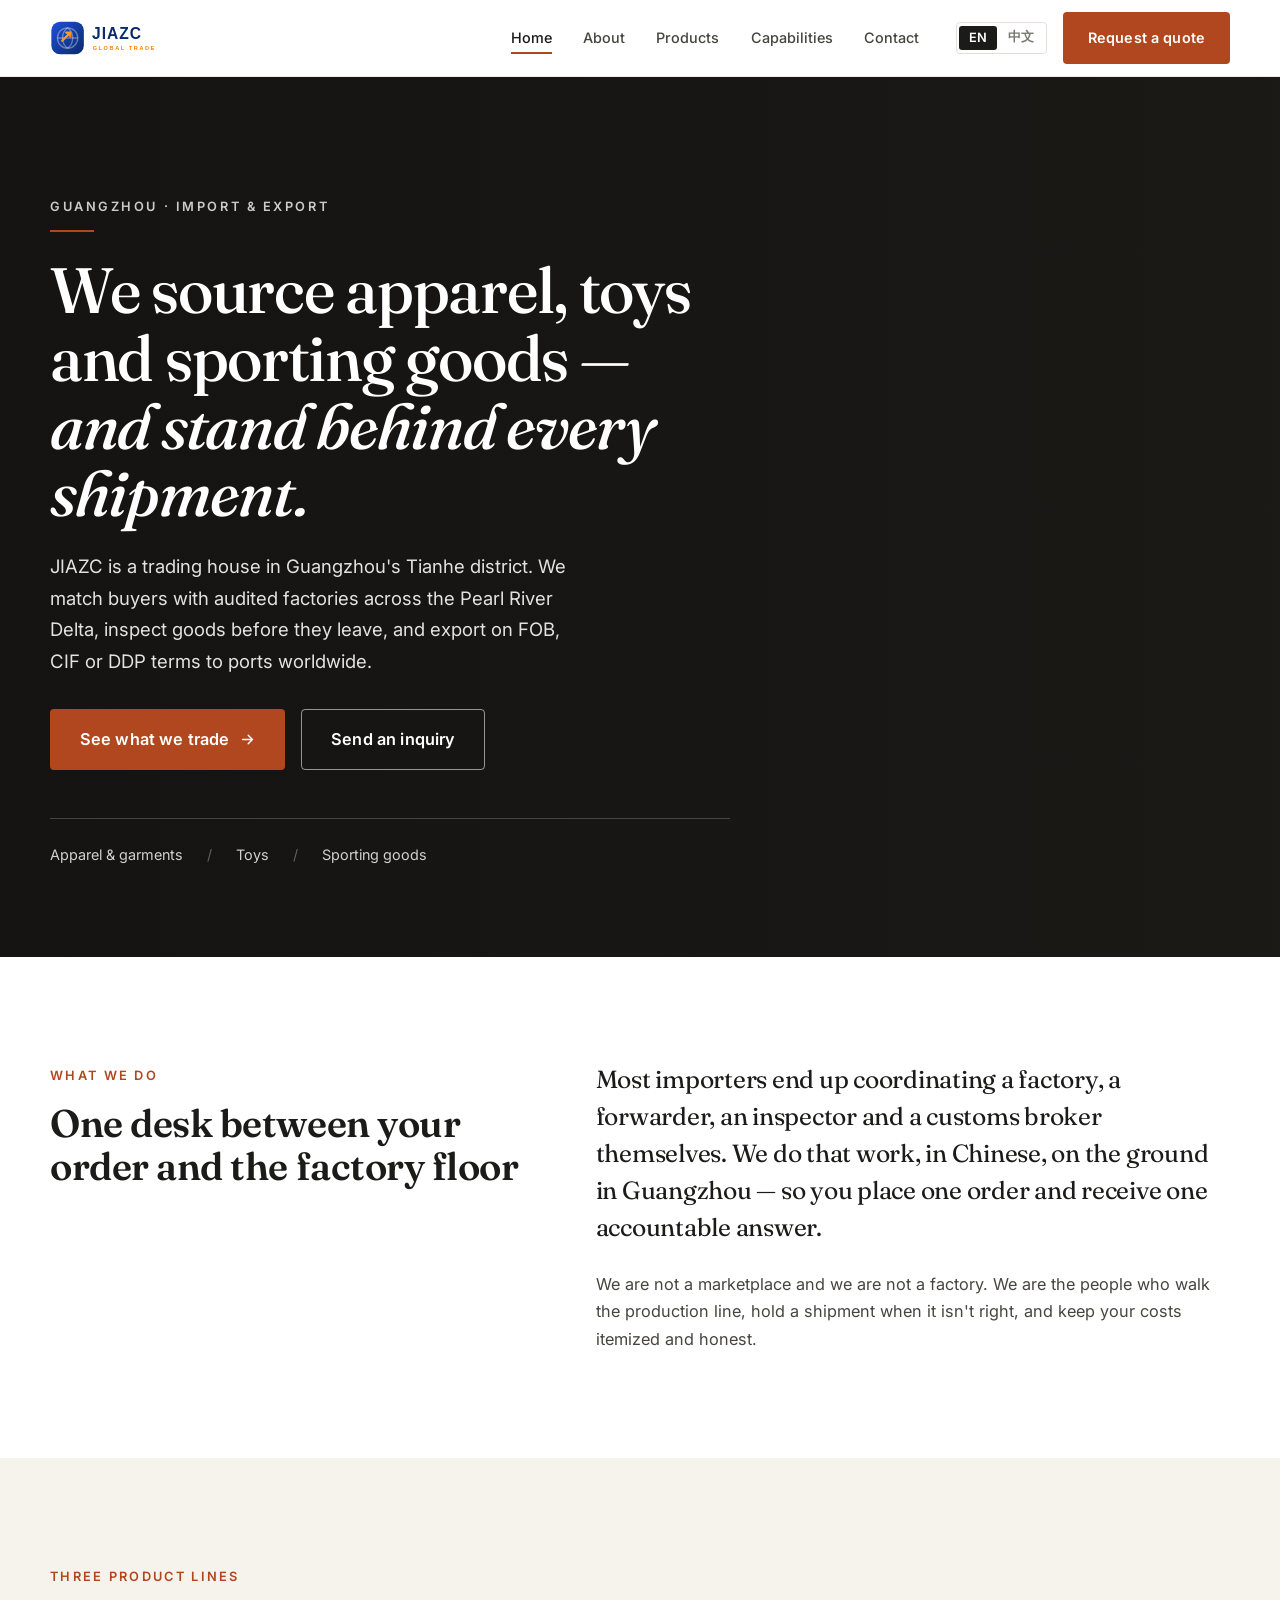
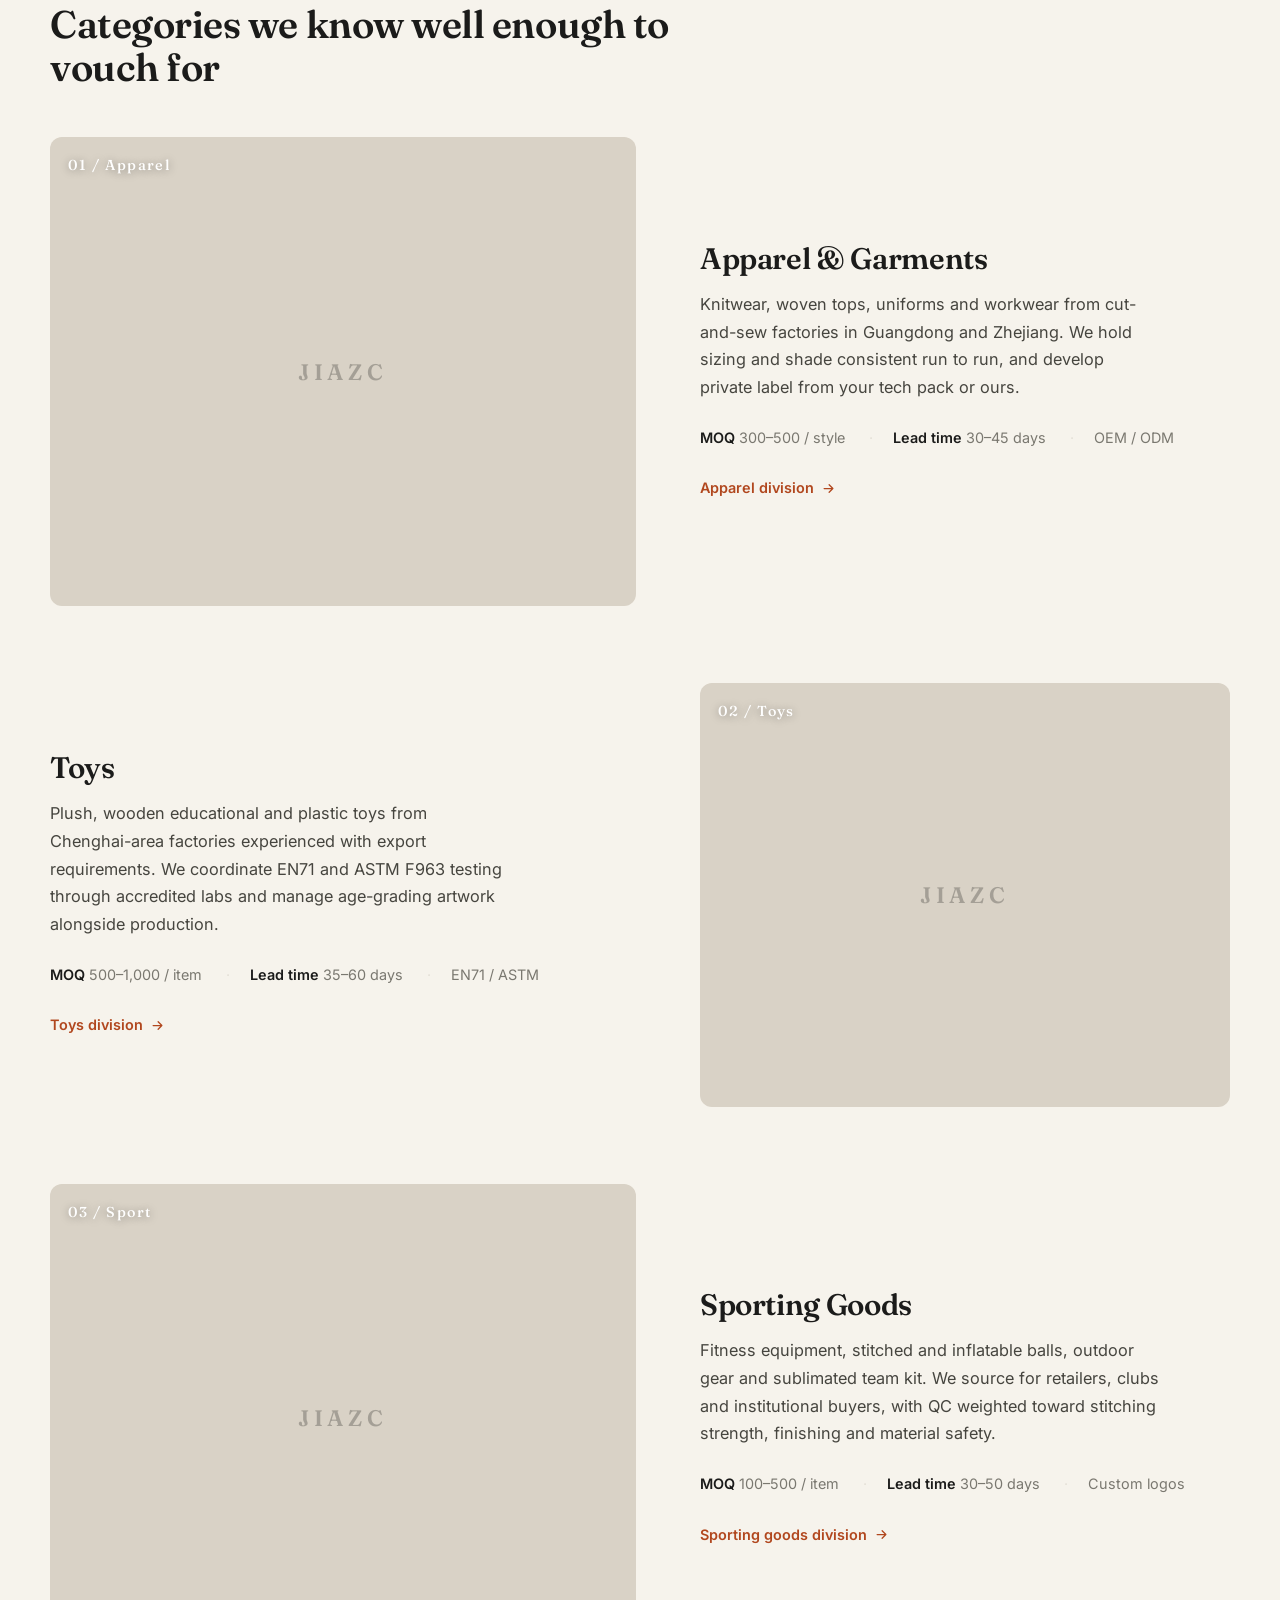
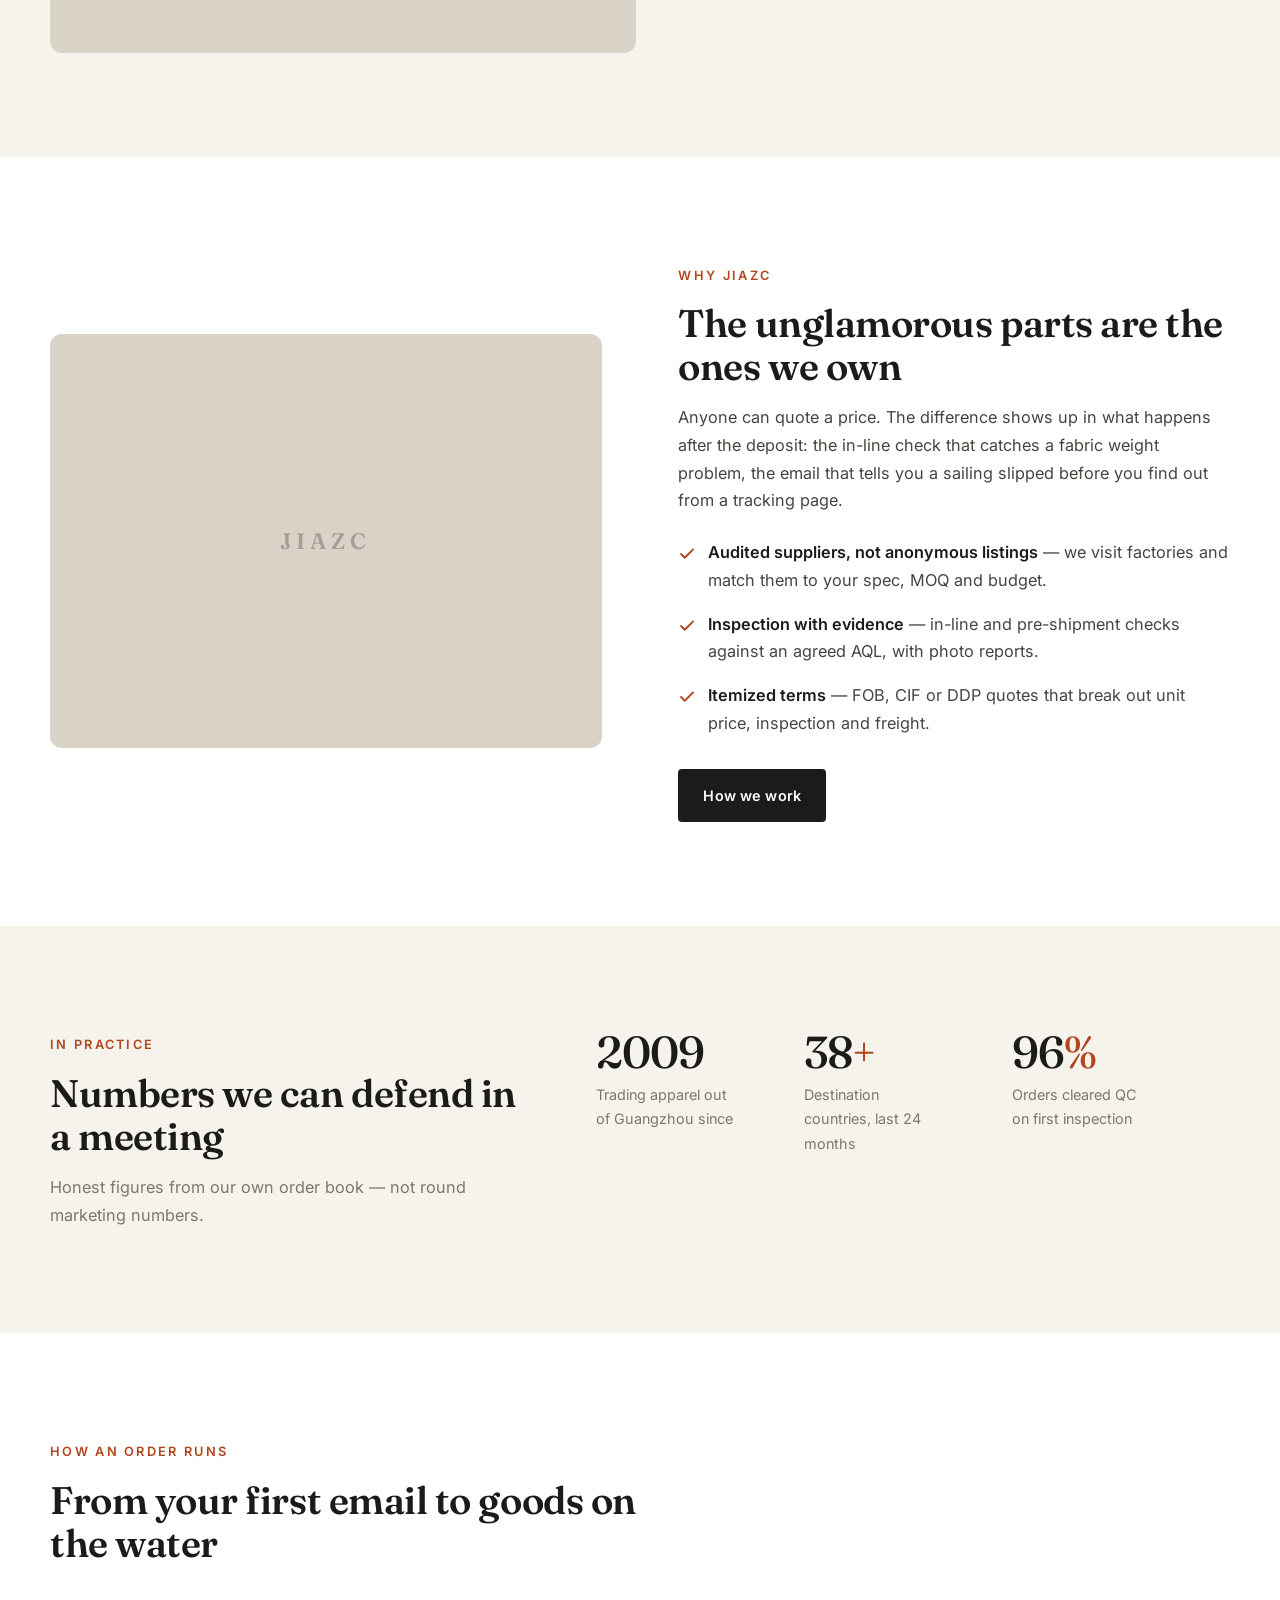
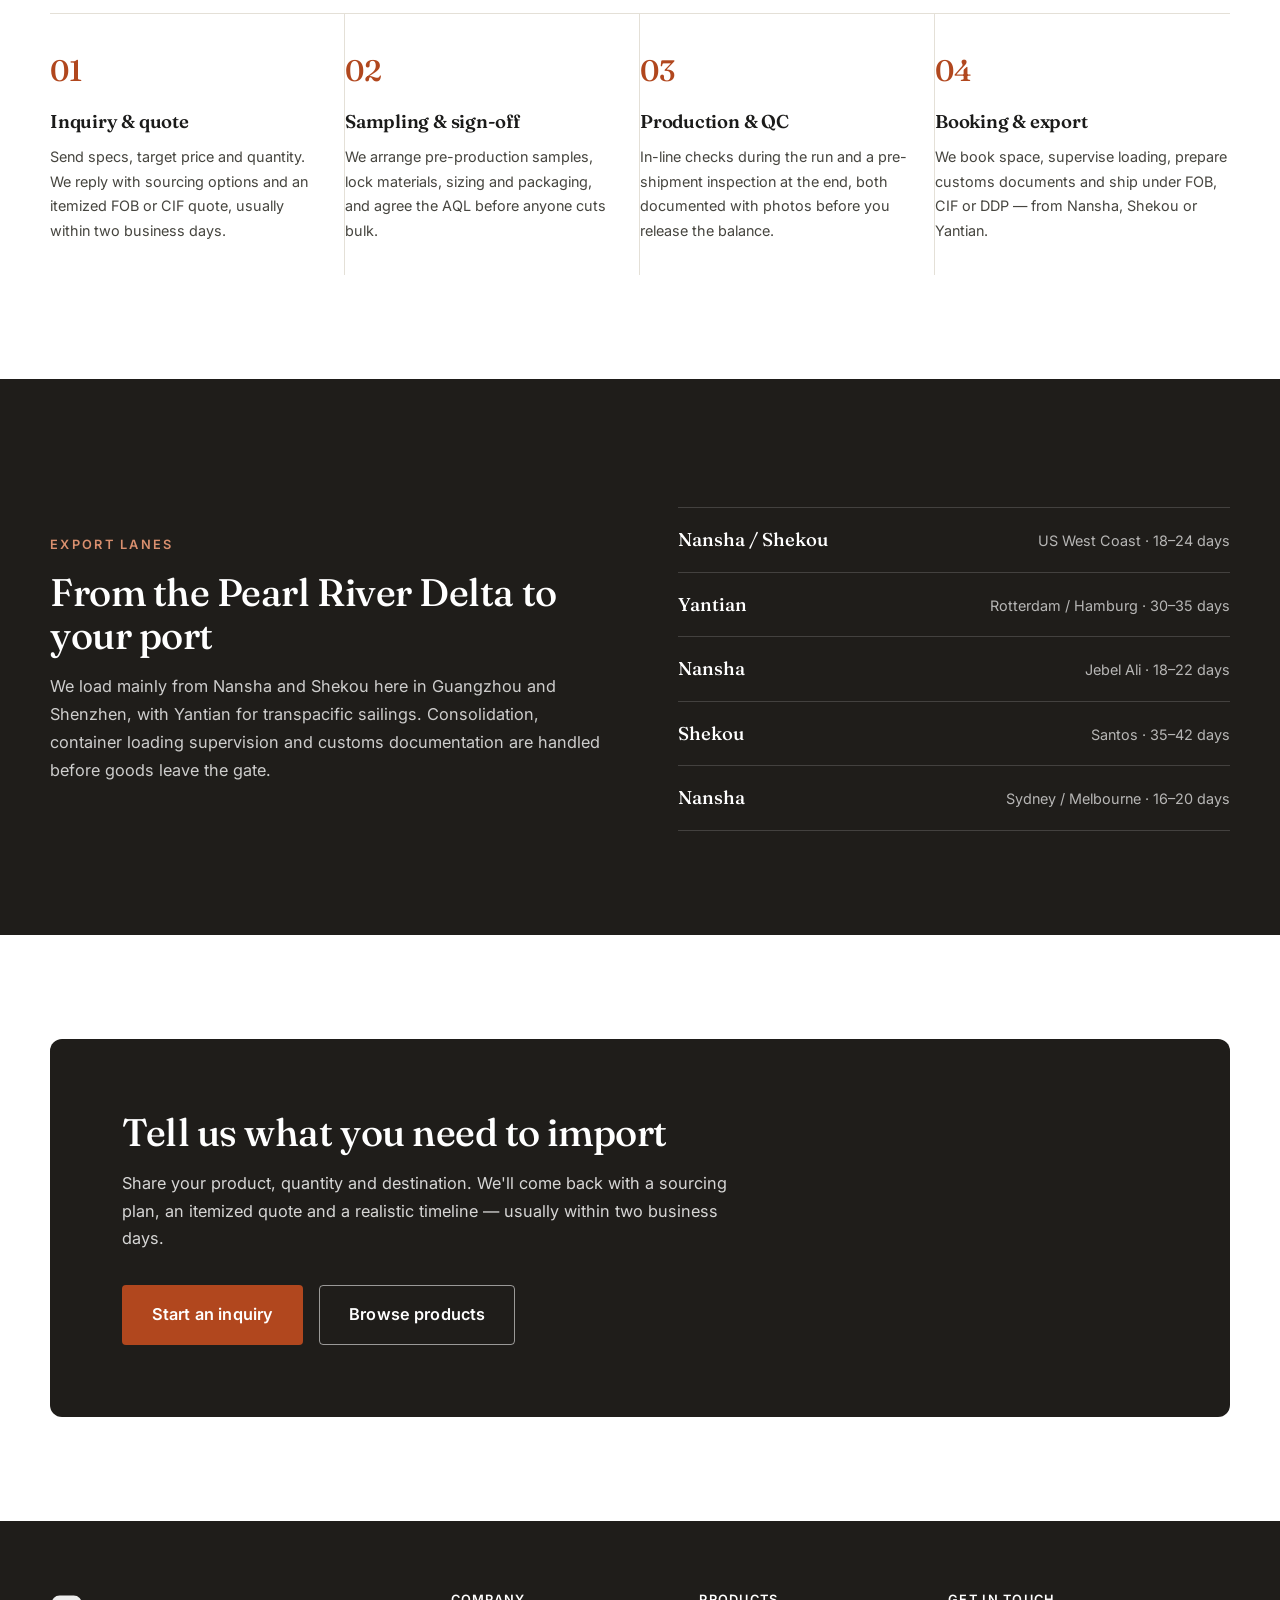
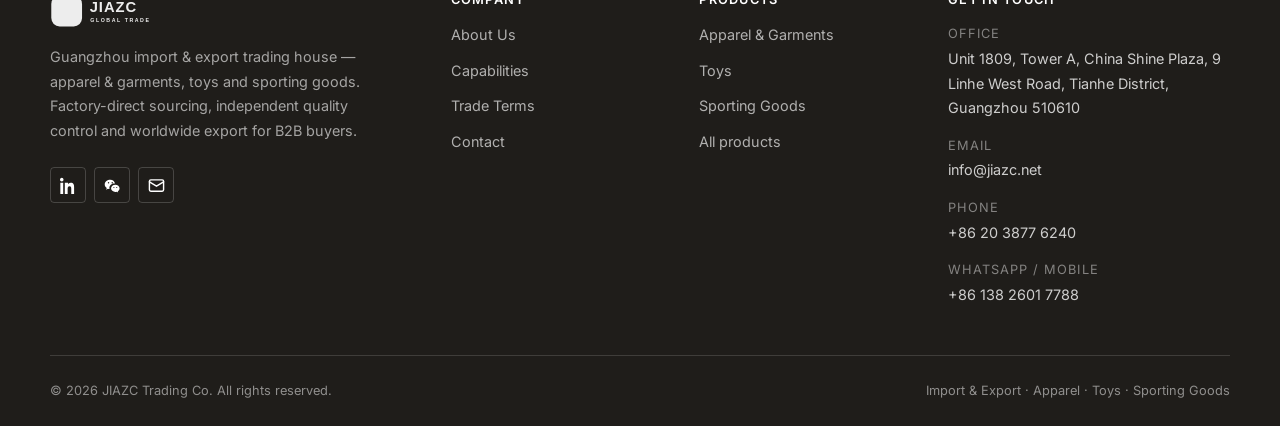
==== commit 8c54f012: "Humanize design: real photography over icons, editorial layout, real-looking contacts Co-Authored-By" ====
--- a/index.html
+++ b/index.html
@@ -3,23 +3,23 @@
 <head>
   <meta charset="UTF-8" />
   <meta name="viewport" content="width=device-width, initial-scale=1.0" />
-  <title>JIAZC — Global Import &amp; Export Trade | Apparel, Toys &amp; Sporting Goods</title>
-  <meta name="description" content="JIAZC is a B2B import & export trading partner specializing in apparel & garments, toys, and sporting goods. Reliable sourcing, quality control, compliance and worldwide logistics." />
-  <meta name="keywords" content="import export, trading company, apparel sourcing, toy export, sporting goods supplier, OEM, ODM, FOB, CIF, JIAZC" />
+  <title>JIAZC — Import &amp; Export of Apparel, Toys &amp; Sporting Goods | Guangzhou</title>
+  <meta name="description" content="JIAZC is a Guangzhou-based import & export trading company sourcing apparel & garments, toys and sporting goods. Factory-direct sourcing, independent QC, and shipping FOB/CIF/DDP worldwide." />
+  <meta name="keywords" content="import export Guangzhou, trading company, apparel sourcing, toy export EN71, sporting goods supplier, OEM ODM, FOB CIF DDP, JIAZC" />
   <link rel="icon" type="image/svg+xml" href="favicon.svg" />
 
   <!-- Open Graph -->
   <meta property="og:type" content="website" />
-  <meta property="og:title" content="JIAZC — Global Import & Export Trade" />
-  <meta property="og:description" content="Your trusted sourcing partner for apparel, toys and sporting goods. From factory floor to your warehouse, worldwide." />
-  <meta property="og:image" content="https://images.unsplash.com/photo-1494412574643-ff11b0a5c1c3?auto=format&fit=crop&w=1200&q=70" />
+  <meta property="og:title" content="JIAZC — Import & Export of Apparel, Toys & Sporting Goods" />
+  <meta property="og:description" content="A Guangzhou trading house for serious buyers. Factory-direct sourcing, independent inspection and dependable export of apparel, toys and sporting goods." />
+  <meta property="og:image" content="https://images.unsplash.com/photo-1605745341112-85968b19335b?auto=format&fit=crop&w=1200&q=70" />
   <meta property="og:locale" content="en_US" />
   <meta property="og:locale:alternate" content="zh_CN" />
 
-  <!-- Fonts (only external resource) -->
+  <!-- Fonts (only external resource besides Unsplash) -->
   <link rel="preconnect" href="https://fonts.googleapis.com" />
   <link rel="preconnect" href="https://fonts.gstatic.com" crossorigin />
-  <link href="https://fonts.googleapis.com/css2?family=Plus+Jakarta+Sans:wght@600;700;800&family=Inter:wght@400;500;600&display=swap" rel="stylesheet" />
+  <link href="https://fonts.googleapis.com/css2?family=Fraunces:ital,opsz,wght@0,9..144,400;0,9..144,500;0,9..144,600;1,9..144,400&family=Inter:wght@400;500;600&display=swap" rel="stylesheet" />
 
   <link rel="stylesheet" href="assets/styles.css" />
 </head>
@@ -30,7 +30,7 @@
   <header class="site-header">
     <div class="container header-inner">
       <a class="brand" href="index.html" aria-label="JIAZC home">
-        <img src="assets/logo.svg" alt="JIAZC — Global Import & Export Trade" />
+        <img src="assets/logo.svg" alt="JIAZC — Import & Export Trade" />
       </a>
 
       <nav class="primary-nav" id="primary-nav" aria-label="Primary">
@@ -48,7 +48,7 @@
           <button type="button" data-lang="en" aria-pressed="true">EN</button>
           <button type="button" data-lang="zh" aria-pressed="false">中文</button>
         </div>
-        <a class="btn btn-primary header-cta" href="contact.html" data-en="Get a Quote" data-zh="获取报价">Get a Quote</a>
+        <a class="btn btn-primary header-cta" href="contact.html" data-en="Request a quote" data-zh="获取报价">Request a quote</a>
         <button class="nav-toggle" type="button" aria-expanded="false" aria-controls="primary-nav"
           data-en-aria="Toggle navigation menu" data-zh-aria="切换导航菜单" aria-label="Toggle navigation menu">
           <span></span>
@@ -60,281 +60,224 @@
   <main id="main">
     <!-- ============ HERO ============ -->
     <section class="hero">
-      <div class="container hero-inner">
-        <div class="hero-copy">
-          <span class="hero-badge"><span class="dot"></span><span data-en="Trusted import &amp; export since 2009" data-zh="值得信赖的进出口伙伴 · 始于 2009">Trusted import &amp; export since 2009</span></span>
+      <div class="container">
+        <div class="hero-inner">
+          <span class="hero-kicker" data-en="Guangzhou · Import &amp; Export" data-zh="广州 · 进出口贸易">Guangzhou · Import &amp; Export</span>
           <h1>
-            <span data-en="Your global partner for" data-zh="您的全球贸易伙伴">Your global partner for</span>
-            <span class="accent" data-en="apparel, toys &amp; sporting goods" data-zh="服装、玩具与体育用品">apparel, toys &amp; sporting goods</span>
+            <span data-en="We source apparel, toys and sporting goods" data-zh="我们采购服装、玩具与体育用品">We source apparel, toys and sporting goods</span>
+            <em data-en="— and stand behind every shipment." data-zh="——并为每一批货物负责。">— and stand behind every shipment.</em>
           </h1>
-          <p class="hero-sub" data-en="JIAZC connects manufacturers and brands across borders. We source, inspect, and ship consumer goods worldwide — with rigorous quality control, transparent trade terms, and on-time delivery you can build a business on."
-             data-zh="嘉之诚 (JIAZC) 跨越国界连接工厂与品牌。我们在全球范围内采购、检验并运输消费品——严格的质量管控、透明的贸易条款与准时交付，助您稳健经营。">JIAZC connects manufacturers and brands across borders. We source, inspect, and ship consumer goods worldwide — with rigorous quality control, transparent trade terms, and on-time delivery you can build a business on.</p>
+          <p class="hero-sub" data-en="JIAZC is a trading house in Guangzhou's Tianhe district. We match buyers with audited factories across the Pearl River Delta, inspect goods before they leave, and export on FOB, CIF or DDP terms to ports worldwide."
+             data-zh="嘉之诚 (JIAZC) 是一家位于广州天河区的贸易公司。我们为买家对接珠三角经审核的工厂，在货物出厂前进行检验，并以 FOB、CIF 或 DDP 条款发往全球各港口。">JIAZC is a trading house in Guangzhou's Tianhe district. We match buyers with audited factories across the Pearl River Delta, inspect goods before they leave, and export on FOB, CIF or DDP terms to ports worldwide.</p>
           <div class="hero-cta">
-            <a class="btn btn-primary btn-lg" href="products.html" data-en="Explore Products" data-zh="探索产品">Explore Products
-              <svg viewBox="0 0 24 24" fill="none" stroke="currentColor" stroke-width="2.2" stroke-linecap="round" stroke-linejoin="round"><path d="M5 12h14M13 6l6 6-6 6"/></svg>
+            <a class="btn btn-primary btn-lg" href="products.html"><span data-en="See what we trade" data-zh="查看经营品类">See what we trade</span>
+              <svg viewBox="0 0 24 24" fill="none" stroke="currentColor" stroke-width="2" stroke-linecap="round" stroke-linejoin="round"><path d="M5 12h14M13 6l6 6-6 6"/></svg>
             </a>
-            <a class="btn btn-ghost btn-lg" href="contact.html" data-en="Request a Quote" data-zh="索取报价">Request a Quote</a>
-          </div>
-          <div class="hero-stats">
-            <div class="hero-stat"><div class="num"><span>40</span>+</div><div class="label" data-en="Countries served" data-zh="服务国家">Countries served</div></div>
-            <div class="hero-stat"><div class="num"><span>15</span>+</div><div class="label" data-en="Years of trade" data-zh="贸易年限">Years of trade</div></div>
-            <div class="hero-stat"><div class="num"><span>1,200</span>+</div><div class="label" data-en="Shipments / year" data-zh="年发货批次">Shipments / year</div></div>
-          </div>
-        </div>
-
-        <div class="hero-visual reveal">
-          <div class="hero-card">
-            <h3 data-en="What we trade" data-zh="我们的品类">What we trade</h3>
-            <div class="hero-cat-list">
-              <a class="hero-cat" href="products.html#apparel">
-                <span class="ico ico-apparel">
-                  <svg viewBox="0 0 24 24" fill="none" stroke="currentColor" stroke-width="1.7" stroke-linecap="round" stroke-linejoin="round"><path d="M8 3 4 6l2 3 2-1v10h8V8l2 1 2-3-4-3-2 2a2 2 0 0 1-4 0L8 3Z"/></svg>
-                </span>
-                <span><span class="t" data-en="Apparel &amp; Garments" data-zh="服装与纺织">Apparel &amp; Garments</span><br><span class="d" data-en="Fashion · knitwear · uniforms" data-zh="时装 · 针织 · 制服">Fashion · knitwear · uniforms</span></span>
-              </a>
-              <a class="hero-cat" href="products.html#toys">
-                <span class="ico ico-toys">
-                  <svg viewBox="0 0 24 24" fill="none" stroke="currentColor" stroke-width="1.7" stroke-linecap="round" stroke-linejoin="round"><circle cx="12" cy="8" r="4"/><path d="M12 12v4M9 20h6M7 16h10"/><circle cx="9" cy="20" r="1.4"/><circle cx="15" cy="20" r="1.4"/></svg>
-                </span>
-                <span><span class="t" data-en="Toys" data-zh="玩具">Toys</span><br><span class="d" data-en="Plush · educational · EN71/ASTM" data-zh="毛绒 · 益智 · EN71/ASTM 合规">Plush · educational · EN71/ASTM</span></span>
-              </a>
-              <a class="hero-cat" href="products.html#sport">
-                <span class="ico ico-sport">
-                  <svg viewBox="0 0 24 24" fill="none" stroke="currentColor" stroke-width="1.7" stroke-linecap="round" stroke-linejoin="round"><circle cx="12" cy="12" r="9"/><path d="M12 3a14 14 0 0 0 0 18M3 12a14 14 0 0 0 18 0"/></svg>
-                </span>
-                <span><span class="t" data-en="Sporting Goods" data-zh="体育用品">Sporting Goods</span><br><span class="d" data-en="Fitness · balls · outdoor gear" data-zh="健身 · 球类 · 户外装备">Fitness · balls · outdoor gear</span></span>
-              </a>
-            </div>
-          </div>
-        </div>
-      </div>
-    </section>
-
-    <!-- ============ TRUST BAR ============ -->
-    <section class="trust-bar">
-      <div class="container trust-inner">
-        <span class="trust-label" data-en="Built for serious buyers" data-zh="为专业采购商而生">Built for serious buyers</span>
-        <div class="trust-items">
-          <span class="trust-item"><svg viewBox="0 0 24 24" fill="none" stroke="currentColor" stroke-width="2" stroke-linecap="round" stroke-linejoin="round"><path d="M12 2 4 5v6c0 5 3.5 8 8 11 4.5-3 8-6 8-11V5l-8-3Z"/><path d="m9 12 2 2 4-4"/></svg><span data-en="Verified factory network" data-zh="经审核的工厂网络">Verified factory network</span></span>
-          <span class="trust-item"><svg viewBox="0 0 24 24" fill="none" stroke="currentColor" stroke-width="2" stroke-linecap="round" stroke-linejoin="round"><path d="M9 11l3 3L22 4"/><path d="M21 12v7a2 2 0 0 1-2 2H5a2 2 0 0 1-2-2V5a2 2 0 0 1 2-2h11"/></svg><span data-en="100% pre-shipment inspection" data-zh="100% 发货前检验">100% pre-shipment inspection</span></span>
-          <span class="trust-item"><svg viewBox="0 0 24 24" fill="none" stroke="currentColor" stroke-width="2" stroke-linecap="round" stroke-linejoin="round"><path d="M3 7h13v8H3z"/><path d="M16 10h4l1 3v2h-5z"/><circle cx="7" cy="17" r="2"/><circle cx="17" cy="17" r="2"/></svg><span data-en="Door-to-door logistics" data-zh="门到门物流">Door-to-door logistics</span></span>
-          <span class="trust-item"><svg viewBox="0 0 24 24" fill="none" stroke="currentColor" stroke-width="2" stroke-linecap="round" stroke-linejoin="round"><circle cx="12" cy="12" r="9"/><path d="M12 7v5l3 2"/></svg><span data-en="On-time delivery" data-zh="准时交付">On-time delivery</span></span>
-        </div>
-      </div>
-    </section>
-
-    <!-- ============ STATS ============ -->
+            <a class="btn btn-ghost btn-lg" href="contact.html" data-en="Send an inquiry" data-zh="发送询盘">Send an inquiry</a>
+          </div>
+          <div class="hero-meta">
+            <span data-en="Apparel &amp; garments" data-zh="服装与纺织">Apparel &amp; garments</span><span class="sep" aria-hidden="true">/</span>
+            <span data-en="Toys" data-zh="玩具">Toys</span><span class="sep" aria-hidden="true">/</span>
+            <span data-en="Sporting goods" data-zh="体育用品">Sporting goods</span>
+          </div>
+        </div>
+      </div>
+    </section>
+
+    <!-- ============ INTRO / POSITIONING ============ -->
     <section class="section">
       <div class="container">
-        <div class="section-head center reveal">
-          <span class="eyebrow" data-en="By the numbers" data-zh="数据说话">By the numbers</span>
-          <h2 class="section-title" data-en="A trading partner you can measure" data-zh="可量化的贸易伙伴">A trading partner you can measure</h2>
-          <p class="section-sub" data-en="From first inquiry to final delivery, our scale and discipline keep your supply chain moving." data-zh="从首次询盘到最终交付，我们的规模与纪律让您的供应链持续运转。">From first inquiry to final delivery, our scale and discipline keep your supply chain moving.</p>
-        </div>
-        <div class="stats-grid">
-          <div class="stat-card reveal d1"><div class="num"><span>40</span>+</div><div class="label" data-en="Export destinations" data-zh="出口目的地">Export destinations</div></div>
-          <div class="stat-card reveal d2"><div class="num"><span>500</span>+</div><div class="label" data-en="Audited suppliers" data-zh="审核合格供应商">Audited suppliers</div></div>
-          <div class="stat-card reveal d3"><div class="num"><span>98</span>%</div><div class="label" data-en="On-time shipment rate" data-zh="准时发货率">On-time shipment rate</div></div>
-          <div class="stat-card reveal d4"><div class="num"><span>3</span></div><div class="label" data-en="Core product divisions" data-zh="核心产品事业部">Core product divisions</div></div>
-        </div>
-      </div>
-    </section>
-
-    <!-- ============ CATEGORY HIGHLIGHTS ============ -->
+        <div class="intro-split reveal">
+          <div>
+            <span class="eyebrow" data-en="What we do" data-zh="我们做什么">What we do</span>
+            <h2 class="section-title" data-en="One desk between your order and the factory floor" data-zh="在您的订单与工厂车间之间，只有一个对接窗口">One desk between your order and the factory floor</h2>
+          </div>
+          <div class="prose">
+            <p class="lead" data-en="Most importers end up coordinating a factory, a forwarder, an inspector and a customs broker themselves. We do that work, in Chinese, on the ground in Guangzhou — so you place one order and receive one accountable answer." data-zh="多数进口商最终要自己协调工厂、货代、验货方与报关行。这些工作由我们在广州当地用中文完成——您只需下一个订单，便能得到一个负责到底的答复。">Most importers end up coordinating a factory, a forwarder, an inspector and a customs broker themselves. We do that work, in Chinese, on the ground in Guangzhou — so you place one order and receive one accountable answer.</p>
+            <p style="margin-top:1.5rem" data-en="We are not a marketplace and we are not a factory. We are the people who walk the production line, hold a shipment when it isn't right, and keep your costs itemized and honest." data-zh="我们不是交易平台，也不是工厂。我们是巡视生产线、在货物不达标时按住出货、并让您的费用逐项透明诚实的那群人。">We are not a marketplace and we are not a factory. We are the people who walk the production line, hold a shipment when it isn't right, and keep your costs itemized and honest.</p>
+          </div>
+        </div>
+      </div>
+    </section>
+
+    <!-- ============ CATEGORIES (photo-led, no glyphs) ============ -->
     <section class="section bg-alt">
       <div class="container">
-        <div class="section-head center reveal">
-          <span class="eyebrow" data-en="Product divisions" data-zh="产品事业部">Product divisions</span>
-          <h2 class="section-title" data-en="Three categories, one reliable supply chain" data-zh="三大品类，一条可靠供应链">Three categories, one reliable supply chain</h2>
-          <p class="section-sub" data-en="Deep expertise in fast-moving consumer goods, backed by sourcing teams who know each industry's standards." data-zh="深耕快消品领域，由熟悉各行业标准的采购团队提供支持。">Deep expertise in fast-moving consumer goods, backed by sourcing teams who know each industry's standards.</p>
-        </div>
-
-        <div class="cards-grid cards-3">
+        <div class="section-head reveal">
+          <span class="eyebrow" data-en="Three product lines" data-zh="三大经营品类">Three product lines</span>
+          <h2 class="section-title" data-en="Categories we know well enough to vouch for" data-zh="我们足够了解、敢于背书的品类">Categories we know well enough to vouch for</h2>
+        </div>
+
+        <div class="cat-list">
           <!-- Apparel -->
-          <article class="cat-card reveal d1">
-            <div class="media">
-              <span class="badge-ico"><svg class="ico-apparel" viewBox="0 0 24 24" fill="none" stroke="currentColor" stroke-width="1.7" stroke-linecap="round" stroke-linejoin="round" style="background:none"><path d="M8 3 4 6l2 3 2-1v10h8V8l2 1 2-3-4-3-2 2a2 2 0 0 1-4 0L8 3Z"/></svg></span>
-              <img src="https://images.unsplash.com/photo-1489987707025-afc232f7ea0f?auto=format&fit=crop&w=900&q=70" alt="Racks of apparel in a garment showroom" loading="lazy" decoding="async" />
-            </div>
-            <div class="body">
+          <article class="cat-row reveal" id="apparel-home">
+            <div class="cat-figure">
+              <span class="index" data-en="01 / Apparel" data-zh="01 / 服装">01 / Apparel</span>
+              <img src="https://images.unsplash.com/photo-1556905055-8f358a7a47b2?auto=format&fit=crop&w=1200&q=70" alt="Rolls of fabric and garments inside a textile workshop" loading="lazy" decoding="async" />
+            </div>
+            <div class="cat-body">
               <h3 data-en="Apparel &amp; Garments" data-zh="服装与纺织">Apparel &amp; Garments</h3>
-              <p data-en="Fashion apparel, knitwear, workwear and fabrics — from sampling to bulk production, with reliable sizing and consistent quality across runs." data-zh="时装、针织、工装与面料——从打样到批量生产，尺码可靠、批次质量稳定。">Fashion apparel, knitwear, workwear and fabrics — from sampling to bulk production, with reliable sizing and consistent quality across runs.</p>
-              <div class="tags">
-                <span class="tag" data-en="Knitwear" data-zh="针织">Knitwear</span>
-                <span class="tag" data-en="Uniforms" data-zh="制服">Uniforms</span>
-                <span class="tag" data-en="Fabrics" data-zh="面料">Fabrics</span>
-                <span class="tag" data-en="Accessories" data-zh="配饰">Accessories</span>
+              <p data-en="Knitwear, woven tops, uniforms and workwear from cut-and-sew factories in Guangdong and Zhejiang. We hold sizing and shade consistent run to run, and develop private label from your tech pack or ours." data-zh="来自广东、浙江裁缝厂的针织、梭织上衣、制服与工装。我们保证不同批次的尺码与色差一致，并可依据您或我方的工艺包开发贴牌产品。">Knitwear, woven tops, uniforms and workwear from cut-and-sew factories in Guangdong and Zhejiang. We hold sizing and shade consistent run to run, and develop private label from your tech pack or ours.</p>
+              <div class="meta">
+                <span><strong data-en="MOQ" data-zh="起订量">MOQ</strong> <span data-en="300–500 / style" data-zh="每款 300–500 件">300–500 / style</span></span>
+                <span><strong data-en="Lead time" data-zh="交期">Lead time</strong> <span data-en="30–45 days" data-zh="30–45 天">30–45 days</span></span>
+                <span data-en="OEM / ODM" data-zh="OEM / ODM">OEM / ODM</span>
               </div>
-              <a class="link-arrow" href="products.html#apparel" data-en="View apparel" data-zh="查看服装">View apparel <svg viewBox="0 0 24 24" fill="none" stroke="currentColor" stroke-width="2.2" stroke-linecap="round" stroke-linejoin="round"><path d="M5 12h14M13 6l6 6-6 6"/></svg></a>
+              <a class="link-arrow" href="products.html#apparel"><span data-en="Apparel division" data-zh="服装事业部">Apparel division</span> <svg viewBox="0 0 24 24" fill="none" stroke="currentColor" stroke-width="2" stroke-linecap="round" stroke-linejoin="round"><path d="M5 12h14M13 6l6 6-6 6"/></svg></a>
             </div>
           </article>
 
           <!-- Toys -->
-          <article class="cat-card reveal d2">
-            <div class="media">
-              <span class="badge-ico"><svg viewBox="0 0 24 24" fill="none" stroke="#e0700a" stroke-width="1.7" stroke-linecap="round" stroke-linejoin="round"><circle cx="12" cy="8" r="4"/><path d="M12 12v4M9 20h6M7 16h10"/><circle cx="9" cy="20" r="1.4"/><circle cx="15" cy="20" r="1.4"/></svg></span>
-              <img src="https://images.unsplash.com/photo-1558877385-81a1c7e67d72?auto=format&fit=crop&w=900&q=70" alt="Colourful plush and plastic toys" loading="lazy" decoding="async" />
-            </div>
-            <div class="body">
+          <article class="cat-row flip reveal" id="toys-home">
+            <div class="cat-figure">
+              <span class="index" data-en="02 / Toys" data-zh="02 / 玩具">02 / Toys</span>
+              <img src="https://images.unsplash.com/photo-1558060370-d644479cb6f7?auto=format&fit=crop&w=1200&q=70" alt="Plush and wooden educational toys arranged on a shelf" loading="lazy" decoding="async" />
+            </div>
+            <div class="cat-body">
               <h3 data-en="Toys" data-zh="玩具">Toys</h3>
-              <p data-en="Plush, educational, plastic and electronic toys produced to international safety standards (EN71 / ASTM). Playful designs, factory-direct pricing, full documentation." data-zh="毛绒、益智、塑胶与电子玩具，按国际安全标准 (EN71 / ASTM) 生产。设计有趣、工厂直供、文件齐全。">Plush, educational, plastic and electronic toys produced to international safety standards (EN71 / ASTM). Playful designs, factory-direct pricing, full documentation.</p>
-              <div class="tags">
-                <span class="tag" data-en="Plush" data-zh="毛绒">Plush</span>
-                <span class="tag" data-en="Educational" data-zh="益智">Educational</span>
-                <span class="tag" data-en="Electronic" data-zh="电子">Electronic</span>
-                <span class="tag" data-en="EN71 / ASTM" data-zh="EN71 / ASTM">EN71 / ASTM</span>
+              <p data-en="Plush, wooden educational and plastic toys from Chenghai-area factories experienced with export requirements. We coordinate EN71 and ASTM F963 testing through accredited labs and manage age-grading artwork alongside production." data-zh="来自澄海地区、熟悉出口要求工厂的毛绒、木制益智与塑胶玩具。我们通过认可实验室协调 EN71、ASTM F963 检测，并在生产同时管理年龄分级标识。">Plush, wooden educational and plastic toys from Chenghai-area factories experienced with export requirements. We coordinate EN71 and ASTM F963 testing through accredited labs and manage age-grading artwork alongside production.</p>
+              <div class="meta">
+                <span><strong data-en="MOQ" data-zh="起订量">MOQ</strong> <span data-en="500–1,000 / item" data-zh="每款 500–1,000 件">500–1,000 / item</span></span>
+                <span><strong data-en="Lead time" data-zh="交期">Lead time</strong> <span data-en="35–60 days" data-zh="35–60 天">35–60 days</span></span>
+                <span data-en="EN71 / ASTM" data-zh="EN71 / ASTM">EN71 / ASTM</span>
               </div>
-              <a class="link-arrow" href="products.html#toys" data-en="View toys" data-zh="查看玩具">View toys <svg viewBox="0 0 24 24" fill="none" stroke="currentColor" stroke-width="2.2" stroke-linecap="round" stroke-linejoin="round"><path d="M5 12h14M13 6l6 6-6 6"/></svg></a>
+              <a class="link-arrow" href="products.html#toys"><span data-en="Toys division" data-zh="玩具事业部">Toys division</span> <svg viewBox="0 0 24 24" fill="none" stroke="currentColor" stroke-width="2" stroke-linecap="round" stroke-linejoin="round"><path d="M5 12h14M13 6l6 6-6 6"/></svg></a>
             </div>
           </article>
 
           <!-- Sport -->
-          <article class="cat-card reveal d3">
-            <div class="media">
-              <span class="badge-ico"><svg viewBox="0 0 24 24" fill="none" stroke="#119a5b" stroke-width="1.7" stroke-linecap="round" stroke-linejoin="round"><circle cx="12" cy="12" r="9"/><path d="M12 3a14 14 0 0 0 0 18M3 12a14 14 0 0 0 18 0"/></svg></span>
-              <img src="https://images.unsplash.com/photo-1517649763962-0c623066013b?auto=format&fit=crop&w=900&q=70" alt="Sporting equipment and gear" loading="lazy" decoding="async" />
-            </div>
-            <div class="body">
+          <article class="cat-row reveal" id="sport-home">
+            <div class="cat-figure">
+              <span class="index" data-en="03 / Sport" data-zh="03 / 体育">03 / Sport</span>
+              <img src="https://images.unsplash.com/photo-1517836357463-d25dfeac3438?auto=format&fit=crop&w=1200&q=70" alt="Dumbbells and fitness equipment in a training space" loading="lazy" decoding="async" />
+            </div>
+            <div class="cat-body">
               <h3 data-en="Sporting Goods" data-zh="体育用品">Sporting Goods</h3>
-              <p data-en="Fitness equipment, balls, outdoor gear and team sportswear engineered for durability. Whether for retail or institutional buyers, we build sport supply chains that perform." data-zh="健身器材、球类、户外装备与团队运动服，坚固耐用。无论零售还是机构采购，我们打造高效的运动用品供应链。">Fitness equipment, balls, outdoor gear and team sportswear engineered for durability. Whether for retail or institutional buyers, we build sport supply chains that perform.</p>
-              <div class="tags">
-                <span class="tag" data-en="Fitness" data-zh="健身">Fitness</span>
-                <span class="tag" data-en="Balls" data-zh="球类">Balls</span>
-                <span class="tag" data-en="Outdoor" data-zh="户外">Outdoor</span>
-                <span class="tag" data-en="Team kit" data-zh="队服">Team kit</span>
+              <p data-en="Fitness equipment, stitched and inflatable balls, outdoor gear and sublimated team kit. We source for retailers, clubs and institutional buyers, with QC weighted toward stitching strength, finishing and material safety." data-zh="健身器材、车缝与充气球类、户外装备及热升华队服。我们为零售商、俱乐部与机构采购方采购，质检重点放在车缝强度、做工与材料安全。">Fitness equipment, stitched and inflatable balls, outdoor gear and sublimated team kit. We source for retailers, clubs and institutional buyers, with QC weighted toward stitching strength, finishing and material safety.</p>
+              <div class="meta">
+                <span><strong data-en="MOQ" data-zh="起订量">MOQ</strong> <span data-en="100–500 / item" data-zh="每款 100–500 件">100–500 / item</span></span>
+                <span><strong data-en="Lead time" data-zh="交期">Lead time</strong> <span data-en="30–50 days" data-zh="30–50 天">30–50 days</span></span>
+                <span data-en="Custom logos" data-zh="定制 LOGO">Custom logos</span>
               </div>
-              <a class="link-arrow" href="products.html#sport" data-en="View sporting goods" data-zh="查看体育用品">View sporting goods <svg viewBox="0 0 24 24" fill="none" stroke="currentColor" stroke-width="2.2" stroke-linecap="round" stroke-linejoin="round"><path d="M5 12h14M13 6l6 6-6 6"/></svg></a>
-            </div>
-          </article>
-        </div>
-      </div>
-    </section>
-
-    <!-- ============ WHY US (split) ============ -->
+              <a class="link-arrow" href="products.html#sport"><span data-en="Sporting goods division" data-zh="体育用品事业部">Sporting goods division</span> <svg viewBox="0 0 24 24" fill="none" stroke="currentColor" stroke-width="2" stroke-linecap="round" stroke-linejoin="round"><path d="M5 12h14M13 6l6 6-6 6"/></svg></a>
+            </div>
+          </article>
+        </div>
+      </div>
+    </section>
+
+    <!-- ============ WHY US (split, restrained) ============ -->
     <section class="section">
       <div class="container split">
         <div class="split-media reveal">
-          <img src="https://images.unsplash.com/photo-1565891741441-64926e441838?auto=format&fit=crop&w=1000&q=70" alt="Container ship loaded with cargo at port" loading="lazy" decoding="async" />
+          <img src="https://images.unsplash.com/photo-1494412519320-aa613dfb7738?auto=format&fit=crop&w=1100&q=70" alt="Inspector checking a garment on a production line" loading="lazy" decoding="async" />
         </div>
         <div class="reveal d1">
           <span class="eyebrow" data-en="Why JIAZC" data-zh="为何选择嘉之诚">Why JIAZC</span>
-          <h2 class="section-title" data-en="One accountable partner, end to end" data-zh="全程负责，单一对接">One accountable partner, end to end</h2>
-          <p data-en="Instead of juggling factories, freight forwarders and inspectors, you work with one team that owns the outcome. We negotiate, verify, and coordinate every step so your goods arrive correct, compliant, and on schedule." data-zh="无需在工厂、货代与验货方之间奔波，您只需对接一支对结果负责的团队。我们谈判、核验并协调每一个环节，确保货物正确、合规、准时到达。">Instead of juggling factories, freight forwarders and inspectors, you work with one team that owns the outcome. We negotiate, verify, and coordinate every step so your goods arrive correct, compliant, and on schedule.</p>
+          <h2 class="section-title" data-en="The unglamorous parts are the ones we own" data-zh="那些不起眼的环节，正是我们负责到底的部分">The unglamorous parts are the ones we own</h2>
+          <p data-en="Anyone can quote a price. The difference shows up in what happens after the deposit: the in-line check that catches a fabric weight problem, the email that tells you a sailing slipped before you find out from a tracking page." data-zh="谁都能报个价。真正的差别出现在付完定金之后：及时发现面料克重问题的过程巡检，以及在您从物流页面发现之前主动告知船期延误的那封邮件。">Anyone can quote a price. The difference shows up in what happens after the deposit: the in-line check that catches a fabric weight problem, the email that tells you a sailing slipped before you find out from a tracking page.</p>
           <ul class="check-list">
-            <li><svg viewBox="0 0 24 24" fill="none" stroke="currentColor" stroke-width="2.2" stroke-linecap="round" stroke-linejoin="round"><path d="M20 6 9 17l-5-5"/></svg><span><strong data-en="Vetted supplier base" data-zh="严选供应商">Vetted supplier base</strong> — <span data-en="audited factories matched to your spec, MOQ and budget." data-zh="经审核的工厂，匹配您的规格、起订量与预算。">audited factories matched to your spec, MOQ and budget.</span></span></li>
-            <li><svg viewBox="0 0 24 24" fill="none" stroke="currentColor" stroke-width="2.2" stroke-linecap="round" stroke-linejoin="round"><path d="M20 6 9 17l-5-5"/></svg><span><strong data-en="Independent QC" data-zh="独立质检">Independent QC</strong> — <span data-en="in-line and pre-shipment inspections with photo reports." data-zh="过程检与发货前检，附带照片报告。">in-line and pre-shipment inspections with photo reports.</span></span></li>
-            <li><svg viewBox="0 0 24 24" fill="none" stroke="currentColor" stroke-width="2.2" stroke-linecap="round" stroke-linejoin="round"><path d="M20 6 9 17l-5-5"/></svg><span><strong data-en="Transparent terms" data-zh="透明条款">Transparent terms</strong> — <span data-en="FOB, CIF or DDP quotes with no hidden costs." data-zh="FOB、CIF 或 DDP 报价，绝无隐藏费用。">FOB, CIF or DDP quotes with no hidden costs.</span></span></li>
-          </ul>
-          <p style="margin-top:1.5rem">
-            <a class="btn btn-secondary" href="capabilities.html" data-en="See our capabilities" data-zh="了解核心优势">See our capabilities</a>
+            <li><svg viewBox="0 0 24 24" fill="none" stroke="currentColor" stroke-width="2.4" stroke-linecap="round" stroke-linejoin="round"><path d="M20 6 9 17l-5-5"/></svg><span><strong data-en="Audited suppliers, not anonymous listings" data-zh="经审核的供应商，而非匿名挂牌">Audited suppliers, not anonymous listings</strong> — <span data-en="we visit factories and match them to your spec, MOQ and budget." data-zh="我们实地走访工厂，并按您的规格、起订量与预算进行匹配。">we visit factories and match them to your spec, MOQ and budget.</span></span></li>
+            <li><svg viewBox="0 0 24 24" fill="none" stroke="currentColor" stroke-width="2.4" stroke-linecap="round" stroke-linejoin="round"><path d="M20 6 9 17l-5-5"/></svg><span><strong data-en="Inspection with evidence" data-zh="有据可查的检验">Inspection with evidence</strong> — <span data-en="in-line and pre-shipment checks against an agreed AQL, with photo reports." data-zh="按约定 AQL 进行过程检与发货前检验，并附照片报告。">in-line and pre-shipment checks against an agreed AQL, with photo reports.</span></span></li>
+            <li><svg viewBox="0 0 24 24" fill="none" stroke="currentColor" stroke-width="2.4" stroke-linecap="round" stroke-linejoin="round"><path d="M20 6 9 17l-5-5"/></svg><span><strong data-en="Itemized terms" data-zh="逐项透明的条款">Itemized terms</strong> — <span data-en="FOB, CIF or DDP quotes that break out unit price, inspection and freight." data-zh="FOB、CIF 或 DDP 报价，单价、验货与运费分项列示。">FOB, CIF or DDP quotes that break out unit price, inspection and freight.</span></span></li>
+          </ul>
+          <p style="margin-top:2rem">
+            <a class="btn btn-secondary" href="capabilities.html" data-en="How we work" data-zh="了解合作方式">How we work</a>
           </p>
         </div>
       </div>
     </section>
 
-    <!-- ============ GLOBAL REACH ============ -->
-    <section class="reach section">
+    <!-- ============ FIGURES (grounded, asymmetric) ============ -->
+    <section class="section bg-alt">
+      <div class="container">
+        <div class="intro-split reveal">
+          <div>
+            <span class="eyebrow" data-en="In practice" data-zh="实际表现">In practice</span>
+            <h2 class="section-title" data-en="Numbers we can defend in a meeting" data-zh="经得起当面核对的数字">Numbers we can defend in a meeting</h2>
+            <p style="color:var(--muted)" data-en="Honest figures from our own order book — not round marketing numbers." data-zh="来自我们自有订单簿的真实数据——不是凑整的营销数字。">Honest figures from our own order book — not round marketing numbers.</p>
+          </div>
+          <div class="figure-row">
+            <div class="figure">
+              <span class="n" data-en="2009" data-zh="2009">2009</span>
+              <span class="l" data-en="Trading apparel out of Guangzhou since" data-zh="自此年起在广州经营服装贸易">Trading apparel out of Guangzhou since</span>
+            </div>
+            <div class="figure">
+              <span class="n">38<span class="accent">+</span></span>
+              <span class="l" data-en="Destination countries, last 24 months" data-zh="近 24 个月发往的目的国数量">Destination countries, last 24 months</span>
+            </div>
+            <div class="figure">
+              <span class="n">96<span class="accent">%</span></span>
+              <span class="l" data-en="Orders cleared QC on first inspection" data-zh="首次验货即通过质检的订单比例">Orders cleared QC on first inspection</span>
+            </div>
+          </div>
+        </div>
+      </div>
+    </section>
+
+    <!-- ============ PROCESS (numbered editorial, no glyphs) ============ -->
+    <section class="section">
+      <div class="container">
+        <div class="section-head reveal">
+          <span class="eyebrow" data-en="How an order runs" data-zh="一笔订单的流程">How an order runs</span>
+          <h2 class="section-title" data-en="From your first email to goods on the water" data-zh="从您的第一封邮件到货物启航">From your first email to goods on the water</h2>
+        </div>
+        <div class="steps reveal">
+          <article class="step">
+            <span class="num">01</span>
+            <h3 data-en="Inquiry &amp; quote" data-zh="询盘与报价">Inquiry &amp; quote</h3>
+            <p data-en="Send specs, target price and quantity. We reply with sourcing options and an itemized FOB or CIF quote, usually within two business days." data-zh="发送规格、目标价与数量。我们将回复采购方案与逐项列示的 FOB 或 CIF 报价，通常在两个工作日内。">Send specs, target price and quantity. We reply with sourcing options and an itemized FOB or CIF quote, usually within two business days.</p>
+          </article>
+          <article class="step">
+            <span class="num">02</span>
+            <h3 data-en="Sampling &amp; sign-off" data-zh="打样与确认">Sampling &amp; sign-off</h3>
+            <p data-en="We arrange pre-production samples, lock materials, sizing and packaging, and agree the AQL before anyone cuts bulk." data-zh="我们安排产前样品，锁定材料、尺码与包装，并在大货裁剪前确定 AQL。">We arrange pre-production samples, lock materials, sizing and packaging, and agree the AQL before anyone cuts bulk.</p>
+          </article>
+          <article class="step">
+            <span class="num">03</span>
+            <h3 data-en="Production &amp; QC" data-zh="生产与质检">Production &amp; QC</h3>
+            <p data-en="In-line checks during the run and a pre-shipment inspection at the end, both documented with photos before you release the balance." data-zh="生产过程中的过程巡检与最终发货前检验，均附照片记录，待您支付尾款前提供。">In-line checks during the run and a pre-shipment inspection at the end, both documented with photos before you release the balance.</p>
+          </article>
+          <article class="step">
+            <span class="num">04</span>
+            <h3 data-en="Booking &amp; export" data-zh="订舱与出口">Booking &amp; export</h3>
+            <p data-en="We book space, supervise loading, prepare customs documents and ship under FOB, CIF or DDP — from Nansha, Shekou or Yantian." data-zh="我们订舱、监装、备齐报关单证，并按 FOB、CIF 或 DDP 从南沙、蛇口或盐田发运。">We book space, supervise loading, prepare customs documents and ship under FOB, CIF or DDP — from Nansha, Shekou or Yantian.</p>
+          </article>
+        </div>
+      </div>
+    </section>
+
+    <!-- ============ SHIPPING LANES (dark editorial band) ============ -->
+    <section class="section band-dark">
       <div class="container reach-inner">
         <div class="reveal">
-          <span class="eyebrow" style="color:var(--amber-400)" data-en="Global reach" data-zh="全球网络">Global reach</span>
-          <h2 data-en="From major Chinese ports to your market" data-zh="从中国主要港口直达您的市场">From major Chinese ports to your market</h2>
-          <p data-en="We ship from key gateways including Shenzhen, Ningbo and Shanghai to buyers across North America, Europe, the Middle East, Latin America and Oceania — with consolidation, customs documentation and flexible Incoterms handled for you." data-zh="我们从深圳、宁波、上海等主要口岸发货，覆盖北美、欧洲、中东、拉美及大洋洲的客户——拼箱、报关单证与灵活的贸易术语，全部为您打理。">We ship from key gateways including Shenzhen, Ningbo and Shanghai to buyers across North America, Europe, the Middle East, Latin America and Oceania — with consolidation, customs documentation and flexible Incoterms handled for you.</p>
-          <div class="reach-stats">
-            <div><div class="num">5</div><div class="label" data-en="Continents served" data-zh="服务大洲">Continents served</div></div>
-            <div><div class="num">40+</div><div class="label" data-en="Destination countries" data-zh="目的国家">Destination countries</div></div>
-            <div><div class="num">3</div><div class="label" data-en="Primary export ports" data-zh="主要出口港">Primary export ports</div></div>
-          </div>
-        </div>
-        <div class="map-wrap reveal d1" aria-hidden="true">
-          <!-- Stylised world-route motif -->
-          <svg viewBox="0 0 520 280" xmlns="http://www.w3.org/2000/svg">
-            <defs>
-              <radialGradient id="globeG" cx="50%" cy="40%" r="70%">
-                <stop offset="0" stop-color="#1f4fd6" stop-opacity="0.35"/>
-                <stop offset="1" stop-color="#1f4fd6" stop-opacity="0.05"/>
-              </radialGradient>
-              <linearGradient id="routeG" x1="0" y1="0" x2="1" y2="0">
-                <stop offset="0" stop-color="#ffb02e"/>
-                <stop offset="1" stop-color="#f5800a"/>
-              </linearGradient>
-            </defs>
-            <!-- dotted continents abstraction -->
-            <g fill="#9bb6f5" fill-opacity="0.55">
-              <circle cx="90" cy="90" r="3"/><circle cx="110" cy="80" r="3"/><circle cx="130" cy="95" r="3"/><circle cx="100" cy="110" r="3"/><circle cx="120" cy="120" r="3"/><circle cx="80" cy="120" r="3"/><circle cx="140" cy="110" r="3"/>
-              <circle cx="250" cy="70" r="3"/><circle cx="270" cy="60" r="3"/><circle cx="290" cy="75" r="3"/><circle cx="260" cy="90" r="3"/><circle cx="285" cy="95" r="3"/><circle cx="245" cy="95" r="3"/>
-              <circle cx="395" cy="100" r="3"/><circle cx="415" cy="90" r="3"/><circle cx="430" cy="105" r="3"/><circle cx="405" cy="120" r="3"/><circle cx="425" cy="125" r="3"/><circle cx="445" cy="110" r="3"/>
-              <circle cx="150" cy="180" r="3"/><circle cx="170" cy="195" r="3"/><circle cx="135" cy="200" r="3"/><circle cx="160" cy="215" r="3"/>
-              <circle cx="420" cy="200" r="3"/><circle cx="440" cy="210" r="3"/><circle cx="455" cy="195" r="3"/>
-            </g>
-            <!-- hub (China) -->
-            <circle cx="415" cy="105" r="20" fill="url(#globeG)"/>
-            <circle cx="415" cy="105" r="6" fill="#ffb02e"/>
-            <circle cx="415" cy="105" r="6" fill="none" stroke="#ffb02e" stroke-opacity="0.5" stroke-width="2">
-              <animate attributeName="r" from="6" to="20" dur="2.4s" repeatCount="indefinite"/>
-              <animate attributeName="stroke-opacity" from="0.6" to="0" dur="2.4s" repeatCount="indefinite"/>
-            </circle>
-            <!-- routes -->
-            <g fill="none" stroke="url(#routeG)" stroke-width="2.2" stroke-linecap="round" stroke-dasharray="2 7">
-              <path d="M415 105 Q250 10 110 90"/>
-              <path d="M415 105 Q330 30 270 70"/>
-              <path d="M415 105 Q300 180 160 195"/>
-              <path d="M415 105 Q470 160 440 205"/>
-            </g>
-            <!-- destination dots -->
-            <g fill="#ffffff">
-              <circle cx="110" cy="90" r="4"/><circle cx="270" cy="70" r="4"/><circle cx="160" cy="195" r="4"/><circle cx="440" cy="205" r="4"/>
-            </g>
-          </svg>
-        </div>
-      </div>
-    </section>
-
-    <!-- ============ PROCESS ============ -->
+          <span class="eyebrow" data-en="Export lanes" data-zh="出口航线">Export lanes</span>
+          <h2 data-en="From the Pearl River Delta to your port" data-zh="从珠三角直达您的港口">From the Pearl River Delta to your port</h2>
+          <p data-en="We load mainly from Nansha and Shekou here in Guangzhou and Shenzhen, with Yantian for transpacific sailings. Consolidation, container loading supervision and customs documentation are handled before goods leave the gate." data-zh="我们主要从广州南沙、深圳蛇口装运，跨太平洋航线则经盐田。拼箱、装柜监装与报关单证均在货物离厂前办妥。">We load mainly from Nansha and Shekou here in Guangzhou and Shenzhen, with Yantian for transpacific sailings. Consolidation, container loading supervision and customs documentation are handled before goods leave the gate.</p>
+        </div>
+        <div class="reveal d1">
+          <ul class="lane-list">
+            <li><span class="from" data-en="Nansha / Shekou" data-zh="南沙 / 蛇口">Nansha / Shekou</span><span class="to" data-en="US West Coast · 18–24 days" data-zh="美国西海岸 · 18–24 天">US West Coast · 18–24 days</span></li>
+            <li><span class="from" data-en="Yantian" data-zh="盐田">Yantian</span><span class="to" data-en="Rotterdam / Hamburg · 30–35 days" data-zh="鹿特丹 / 汉堡 · 30–35 天">Rotterdam / Hamburg · 30–35 days</span></li>
+            <li><span class="from" data-en="Nansha" data-zh="南沙">Nansha</span><span class="to" data-en="Jebel Ali · 18–22 days" data-zh="杰贝阿里 · 18–22 天">Jebel Ali · 18–22 days</span></li>
+            <li><span class="from" data-en="Shekou" data-zh="蛇口">Shekou</span><span class="to" data-en="Santos · 35–42 days" data-zh="桑托斯 · 35–42 天">Santos · 35–42 days</span></li>
+            <li><span class="from" data-en="Nansha" data-zh="南沙">Nansha</span><span class="to" data-en="Sydney / Melbourne · 16–20 days" data-zh="悉尼 / 墨尔本 · 16–20 天">Sydney / Melbourne · 16–20 days</span></li>
+          </ul>
+        </div>
+      </div>
+    </section>
+
+    <!-- ============ CTA ============ -->
     <section class="section">
       <div class="container">
-        <div class="section-head center reveal">
-          <span class="eyebrow" data-en="How we work" data-zh="合作流程">How we work</span>
-          <h2 class="section-title" data-en="From inquiry to delivery in four clear steps" data-zh="四步流程，从询盘到交付">From inquiry to delivery in four clear steps</h2>
-          <p class="section-sub" data-en="A structured, transparent process that keeps you informed at every milestone." data-zh="结构化、透明的流程，让您在每个节点都了如指掌。">A structured, transparent process that keeps you informed at every milestone.</p>
-        </div>
-        <div class="steps">
-          <article class="step reveal d1">
-            <div class="num">1</div>
-            <div class="ico"><svg viewBox="0 0 24 24" fill="none" stroke="currentColor" stroke-width="1.8" stroke-linecap="round" stroke-linejoin="round"><path d="M14 2H6a2 2 0 0 0-2 2v16a2 2 0 0 0 2 2h12a2 2 0 0 0 2-2V8z"/><path d="M14 2v6h6M9 13h6M9 17h6"/></svg></div>
-            <h3 data-en="Inquiry &amp; quote" data-zh="询盘与报价">Inquiry &amp; quote</h3>
-            <p data-en="Share your product, target specs and volumes. We respond with sourcing options and a clear FOB/CIF quotation." data-zh="提供产品、目标规格与数量，我们将给出采购方案与清晰的 FOB/CIF 报价。">Share your product, target specs and volumes. We respond with sourcing options and a clear FOB/CIF quotation.</p>
-          </article>
-          <article class="step reveal d2">
-            <div class="num">2</div>
-            <div class="ico"><svg viewBox="0 0 24 24" fill="none" stroke="currentColor" stroke-width="1.8" stroke-linecap="round" stroke-linejoin="round"><path d="M12 2 2 7l10 5 10-5-10-5Z"/><path d="m2 17 10 5 10-5M2 12l10 5 10-5"/></svg></div>
-            <h3 data-en="Sampling &amp; approval" data-zh="打样与确认">Sampling &amp; approval</h3>
-            <p data-en="We arrange samples, confirm materials, sizing and packaging, and lock specifications before production begins." data-zh="安排样品，确认材料、尺寸与包装，量产前锁定所有规格。">We arrange samples, confirm materials, sizing and packaging, and lock specifications before production begins.</p>
-          </article>
-          <article class="step reveal d3">
-            <div class="num">3</div>
-            <div class="ico"><svg viewBox="0 0 24 24" fill="none" stroke="currentColor" stroke-width="1.8" stroke-linecap="round" stroke-linejoin="round"><path d="M9 11l3 3L22 4"/><path d="M21 12v7a2 2 0 0 1-2 2H5a2 2 0 0 1-2-2V5a2 2 0 0 1 2-2h11"/></svg></div>
-            <h3 data-en="Production &amp; QC" data-zh="生产与质检">Production &amp; QC</h3>
-            <p data-en="Manufacturing is monitored with in-line checks and a 100% pre-shipment inspection, documented with photo reports." data-zh="生产过程进行过程检与 100% 发货前检验，并附照片报告存档。">Manufacturing is monitored with in-line checks and a 100% pre-shipment inspection, documented with photo reports.</p>
-          </article>
-          <article class="step reveal d4">
-            <div class="num">4</div>
-            <div class="ico"><svg viewBox="0 0 24 24" fill="none" stroke="currentColor" stroke-width="1.8" stroke-linecap="round" stroke-linejoin="round"><path d="M3 7h13v8H3z"/><path d="M16 10h4l1 3v2h-5z"/><circle cx="7" cy="17" r="2"/><circle cx="17" cy="17" r="2"/></svg></div>
-            <h3 data-en="Logistics &amp; delivery" data-zh="物流与交付">Logistics &amp; delivery</h3>
-            <p data-en="We handle booking, customs documentation and shipping under your chosen Incoterms — to port, warehouse or door." data-zh="我们处理订舱、报关单证与运输，按您选择的贸易术语交付——到港、到仓或到门。">We handle booking, customs documentation and shipping under your chosen Incoterms — to port, warehouse or door.</p>
-          </article>
-        </div>
-      </div>
-    </section>
-
-    <!-- ============ CTA BAND ============ -->
-    <section class="section">
-      <div class="container">
         <div class="cta-band reveal">
-          <h2 data-en="Ready to source smarter?" data-zh="准备更聪明地采购？">Ready to source smarter?</h2>
-          <p data-en="Tell us what you need to import. We'll match you with the right factory and send a transparent quote within two business days." data-zh="告诉我们您的进口需求，我们将匹配合适的工厂，并在两个工作日内给出透明报价。">Tell us what you need to import. We'll match you with the right factory and send a transparent quote within two business days.</p>
-          <div class="cta-actions">
-            <a class="btn btn-primary btn-lg" href="contact.html" data-en="Start an inquiry" data-zh="发起询盘">Start an inquiry</a>
-            <a class="btn btn-ghost btn-lg" href="products.html" data-en="Browse products" data-zh="浏览产品">Browse products</a>
+          <div class="inner">
+            <h2 data-en="Tell us what you need to import" data-zh="告诉我们您要进口什么">Tell us what you need to import</h2>
+            <p data-en="Share your product, quantity and destination. We'll come back with a sourcing plan, an itemized quote and a realistic timeline — usually within two business days." data-zh="提供您的产品、数量与目的地，我们将回复采购方案、逐项报价与切实可行的排期——通常在两个工作日内。">Share your product, quantity and destination. We'll come back with a sourcing plan, an itemized quote and a realistic timeline — usually within two business days.</p>
+            <div class="cta-actions">
+              <a class="btn btn-primary btn-lg" href="contact.html" data-en="Start an inquiry" data-zh="发起询盘">Start an inquiry</a>
+              <a class="btn btn-ghost btn-lg" href="products.html" data-en="Browse products" data-zh="浏览产品">Browse products</a>
+            </div>
           </div>
         </div>
       </div>
@@ -347,11 +290,11 @@
       <div class="footer-top">
         <div class="footer-brand">
           <img src="assets/logo.svg" alt="JIAZC" />
-          <p data-en="Global import &amp; export trade — apparel & garments, toys and sporting goods. Reliable sourcing, quality control and worldwide delivery for B2B buyers." data-zh="全球进出口贸易——服装、玩具与体育用品。为 B2B 采购商提供可靠采购、质量管控与全球交付。">Global import &amp; export trade — apparel & garments, toys and sporting goods. Reliable sourcing, quality control and worldwide delivery for B2B buyers.</p>
+          <p data-en="Guangzhou import &amp; export trading house — apparel &amp; garments, toys and sporting goods. Factory-direct sourcing, independent quality control and worldwide export for B2B buyers." data-zh="广州进出口贸易公司——服装、玩具与体育用品。为 B2B 采购商提供工厂直采、独立质检与全球出口。">Guangzhou import &amp; export trading house — apparel &amp; garments, toys and sporting goods. Factory-direct sourcing, independent quality control and worldwide export for B2B buyers.</p>
           <div class="footer-social">
             <a href="#" aria-label="LinkedIn"><svg viewBox="0 0 24 24" fill="currentColor"><path d="M4.98 3.5A2.5 2.5 0 1 1 0 3.5a2.5 2.5 0 0 1 4.98 0ZM.5 8h4V24h-4V8Zm7 0h3.8v2.2h.05c.53-1 1.83-2.2 3.77-2.2 4.03 0 4.78 2.65 4.78 6.1V24h-4v-7.1c0-1.7-.03-3.9-2.37-3.9-2.38 0-2.74 1.85-2.74 3.77V24h-4V8Z"/></svg></a>
             <a href="#" aria-label="WeChat"><svg viewBox="0 0 24 24" fill="currentColor"><path d="M9 4C4.6 4 1 6.9 1 10.5c0 2 1.1 3.8 2.9 5L3 18l2.6-1.3c.7.2 1.5.3 2.3.4-.2-.6-.3-1.2-.3-1.8 0-3.4 3.2-6.1 7.1-6.1.3 0 .5 0 .8.1C15 6.1 12.3 4 9 4Zm-2.6 3.2a1 1 0 1 1 0 2 1 1 0 0 1 0-2Zm5.2 0a1 1 0 1 1 0 2 1 1 0 0 1 0-2ZM16 11c-3.3 0-6 2.2-6 5s2.7 5 6 5c.7 0 1.3-.1 1.9-.3L20 22l-.6-1.6c1.6-1 2.6-2.5 2.6-4.4 0-2.8-2.7-5-6-5Zm-2 3a.8.8 0 1 1 0 1.6.8.8 0 0 1 0-1.6Zm4 0a.8.8 0 1 1 0 1.6.8.8 0 0 1 0-1.6Z"/></svg></a>
-            <a href="mailto:hello@jiazc.com" aria-label="Email"><svg viewBox="0 0 24 24" fill="none" stroke="currentColor" stroke-width="2" stroke-linecap="round" stroke-linejoin="round"><rect x="2" y="4" width="20" height="16" rx="2"/><path d="m22 7-10 6L2 7"/></svg></a>
+            <a href="mailto:info@jiazc.net" aria-label="Email"><svg viewBox="0 0 24 24" fill="none" stroke="currentColor" stroke-width="2" stroke-linecap="round" stroke-linejoin="round"><rect x="2" y="4" width="20" height="16" rx="2"/><path d="m22 7-10 6L2 7"/></svg></a>
           </div>
         </div>
         <div class="footer-col">
@@ -374,15 +317,16 @@
         </div>
         <div class="footer-col">
           <h4 data-en="Get in touch" data-zh="联系方式">Get in touch</h4>
-          <ul class="footer-contact">
-            <li><svg viewBox="0 0 24 24" fill="none" stroke="currentColor" stroke-width="2" stroke-linecap="round" stroke-linejoin="round"><path d="M21 10c0 6-9 12-9 12s-9-6-9-12a9 9 0 0 1 18 0Z"/><circle cx="12" cy="10" r="3"/></svg><span data-en="Free Trade Zone, Shenzhen, Guangdong, China" data-zh="中国广东省深圳市自由贸易区">Free Trade Zone, Shenzhen, Guangdong, China</span></li>
-            <li><svg viewBox="0 0 24 24" fill="none" stroke="currentColor" stroke-width="2" stroke-linecap="round" stroke-linejoin="round"><rect x="2" y="4" width="20" height="16" rx="2"/><path d="m22 7-10 6L2 7"/></svg><a href="mailto:hello@jiazc.com">hello@jiazc.com</a></li>
-            <li><svg viewBox="0 0 24 24" fill="none" stroke="currentColor" stroke-width="2" stroke-linecap="round" stroke-linejoin="round"><path d="M22 16.9v3a2 2 0 0 1-2.2 2 19.8 19.8 0 0 1-8.6-3 19.5 19.5 0 0 1-6-6 19.8 19.8 0 0 1-3-8.6A2 2 0 0 1 4.1 2h3a2 2 0 0 1 2 1.7c.1 1 .4 1.9.7 2.8a2 2 0 0 1-.5 2.1L8.1 9.9a16 16 0 0 0 6 6l1.3-1.2a2 2 0 0 1 2.1-.5c.9.3 1.8.6 2.8.7a2 2 0 0 1 1.7 2Z"/></svg><a href="tel:+8675500000000">+86 755 0000 0000</a></li>
+          <ul class="footer-contact" style="display:grid;gap:14px">
+            <li><span class="k" data-en="Office" data-zh="办公地址">Office</span><span data-en="Unit 1809, Tower A, China Shine Plaza, 9 Linhe West Road, Tianhe District, Guangzhou 510610" data-zh="广州市天河区林和西路 9 号耀中广场 A 座 1809 室，510610">Unit 1809, Tower A, China Shine Plaza, 9 Linhe West Road, Tianhe District, Guangzhou 510610</span></li>
+            <li><span class="k" data-en="Email" data-zh="邮箱">Email</span><a href="mailto:info@jiazc.net">info@jiazc.net</a></li>
+            <li><span class="k" data-en="Phone" data-zh="电话">Phone</span><a href="tel:+862038776240">+86 20 3877 6240</a></li>
+            <li><span class="k" data-en="WhatsApp / Mobile" data-zh="WhatsApp / 手机">WhatsApp / Mobile</span><a href="tel:+8613826017788">+86 138 2601 7788</a></li>
           </ul>
         </div>
       </div>
       <div class="footer-bottom">
-        <span>© <span data-year>2026</span> JIAZC <span data-en="Global Trade. All rights reserved." data-zh="全球贸易. 版权所有.">Global Trade. All rights reserved.</span></span>
+        <span>© <span data-year>2026</span> JIAZC <span data-en="Trading Co. All rights reserved." data-zh="贸易有限公司. 版权所有.">Trading Co. All rights reserved.</span></span>
         <span data-en="Import &amp; Export · Apparel · Toys · Sporting Goods" data-zh="进出口 · 服装 · 玩具 · 体育用品">Import &amp; Export · Apparel · Toys · Sporting Goods</span>
       </div>
     </div>
--- a/assets/styles.css
+++ b/assets/styles.css
@@ -1,55 +1,43 @@
 /* ============================================================
    JIAZC — Global Import & Export Trade
-   Shared stylesheet · design system + components
+   Shared stylesheet · editorial design system
+   Calmer neutral palette · one disciplined accent · photo-led
    ============================================================ */
 
 /* ---------- Design tokens ---------- */
 :root {
-  /* Brand palette — deep blue + vivid amber */
-  --blue-900: #061b48;
-  --blue-800: #0a2a6b;
-  --blue-700: #123a8f;
-  --blue-600: #1f4fd6;
-  --blue-500: #3a6bf0;
-  --blue-100: #e7eefc;
-  --blue-50:  #f3f6fe;
-
-  --amber-600: #e0700a;
-  --amber-500: #f5800a;
-  --amber-400: #ffb02e;
-  --amber-100: #fff1da;
-
-  --ink:       #14213a;
-  --ink-soft:  #43506b;
-  --muted:     #6b7896;
-  --line:      #e3e8f2;
-  --line-soft: #eef1f8;
-  --bg:        #ffffff;
-  --bg-alt:    #f6f8fd;
-  --bg-deep:   #061b48;
-  --white:     #ffffff;
-  --ok:        #16a34a;
-  --err:       #dc2626;
-
-  /* Gradients */
-  --grad-brand: linear-gradient(135deg, #0a2a6b 0%, #1f4fd6 60%, #123a8f 100%);
-  --grad-amber: linear-gradient(135deg, #ffb02e 0%, #f5800a 100%);
-  --grad-hero:  linear-gradient(120deg, rgba(6,27,72,0.94) 0%, rgba(18,58,143,0.86) 45%, rgba(31,79,214,0.74) 100%);
-  --grad-soft:  linear-gradient(180deg, #f6f8fd 0%, #ffffff 100%);
+  /* Neutral ink + paper */
+  --ink:        #1b1b1a;   /* near-black warm */
+  --ink-soft:   #46453f;
+  --muted:      #7a7870;
+  --line:       #e4e0d7;
+  --line-soft:  #efece4;
+  --paper:      #ffffff;
+  --paper-alt:  #f6f3ec;   /* warm off-white */
+  --paper-deep: #1f1d1a;   /* near-black sections */
+
+  /* One disciplined accent — terracotta/brick */
+  --accent:     #b1471e;
+  --accent-dk:  #8c3414;
+  --accent-soft:#f4e7df;
+
+  /* Functional */
+  --ok:  #2e7d4f;
+  --err: #c0392b;
 
   /* Typography */
-  --font-display: 'Plus Jakarta Sans', 'Segoe UI', system-ui, sans-serif;
+  --font-display: 'Fraunces', Georgia, 'Times New Roman', serif;
   --font-body: 'Inter', 'Segoe UI', system-ui, -apple-system, sans-serif;
 
-  --fs-xs:   0.78rem;
-  --fs-sm:   0.88rem;
-  --fs-base: 1rem;
-  --fs-md:   1.125rem;
-  --fs-lg:   1.35rem;
-  --fs-xl:   1.75rem;
-  --fs-2xl:  2.25rem;
-  --fs-3xl:  3rem;
-  --fs-4xl:  3.75rem;
+  --fs-xs:   0.8rem;
+  --fs-sm:   0.9rem;
+  --fs-base: 1.02rem;
+  --fs-md:   1.16rem;
+  --fs-lg:   1.4rem;
+  --fs-xl:   1.85rem;
+  --fs-2xl:  2.4rem;
+  --fs-3xl:  3.1rem;
+  --fs-4xl:  4rem;
 
   /* Spacing scale */
   --sp-1: 0.25rem;
@@ -59,23 +47,21 @@
   --sp-5: 1.5rem;
   --sp-6: 2rem;
   --sp-7: 3rem;
-  --sp-8: 4rem;
-  --sp-9: 6rem;
-
-  /* Radius + shadow */
-  --r-sm: 8px;
-  --r-md: 14px;
-  --r-lg: 22px;
-  --r-xl: 30px;
+  --sp-8: 4.5rem;
+  --sp-9: 6.5rem;
+
+  /* Radius + shadow — restrained */
+  --r-sm: 4px;
+  --r-md: 8px;
+  --r-lg: 12px;
   --r-pill: 999px;
 
-  --sh-sm: 0 1px 2px rgba(6,27,72,0.06), 0 2px 6px rgba(6,27,72,0.05);
-  --sh-md: 0 6px 20px rgba(6,27,72,0.08), 0 2px 6px rgba(6,27,72,0.05);
-  --sh-lg: 0 18px 50px rgba(6,27,72,0.14), 0 6px 16px rgba(6,27,72,0.08);
-  --sh-amber: 0 10px 26px rgba(245,128,10,0.32);
-  --sh-blue: 0 10px 26px rgba(31,79,214,0.28);
-
-  --maxw: 1200px;
+  --sh-sm: 0 1px 2px rgba(27,27,26,0.05), 0 1px 3px rgba(27,27,26,0.04);
+  --sh-md: 0 8px 24px rgba(27,27,26,0.08);
+  --sh-lg: 0 20px 48px rgba(27,27,26,0.12);
+
+  --maxw: 1180px;
+  --maxw-text: 720px;
   --header-h: 76px;
   --ease: cubic-bezier(0.22, 1, 0.36, 1);
 }
@@ -87,8 +73,8 @@
 body {
   font-family: var(--font-body);
   color: var(--ink);
-  background: var(--bg);
-  line-height: 1.65;
+  background: var(--paper);
+  line-height: 1.7;
   font-size: var(--fs-base);
   -webkit-font-smoothing: antialiased;
   text-rendering: optimizeLegibility;
@@ -98,20 +84,27 @@
 a { color: inherit; text-decoration: none; }
 ul { list-style: none; padding: 0; }
 button { font-family: inherit; cursor: pointer; border: none; background: none; }
-h1, h2, h3, h4 { font-family: var(--font-display); line-height: 1.15; color: var(--ink); font-weight: 800; letter-spacing: -0.01em; }
-:lang(zh) h1, :lang(zh) h2, :lang(zh) h3 { letter-spacing: 0; }
+h1, h2, h3, h4 {
+  font-family: var(--font-display);
+  line-height: 1.12;
+  color: var(--ink);
+  font-weight: 600;
+  letter-spacing: -0.012em;
+}
+:lang(zh) h1, :lang(zh) h2, :lang(zh) h3, :lang(zh) h4 { letter-spacing: 0; font-weight: 600; }
+:lang(zh) { font-family: var(--font-body); }
 p { color: var(--ink-soft); }
 
 /* ---------- A11y focus ---------- */
 :focus-visible {
-  outline: 3px solid var(--amber-400);
-  outline-offset: 2px;
-  border-radius: 4px;
+  outline: 2px solid var(--accent);
+  outline-offset: 3px;
+  border-radius: 2px;
 }
 .skip-link {
   position: absolute;
   left: 16px; top: -60px;
-  background: var(--blue-800);
+  background: var(--ink);
   color: #fff;
   padding: 10px 18px;
   border-radius: var(--r-sm);
@@ -122,75 +115,72 @@
 
 /* ---------- Layout helpers ---------- */
 .container { width: min(100% - 2.5rem, var(--maxw)); margin-inline: auto; }
+.container-narrow { width: min(100% - 2.5rem, 920px); margin-inline: auto; }
 .section { padding: var(--sp-9) 0; }
 .section--tight { padding: var(--sp-8) 0; }
-.bg-alt { background: var(--bg-alt); }
-.bg-soft { background: var(--grad-soft); }
+.bg-alt { background: var(--paper-alt); }
+.measure { max-width: var(--maxw-text); }
 
 .eyebrow {
-  display: inline-flex;
-  align-items: center;
-  gap: 8px;
-  font-family: var(--font-display);
-  font-weight: 700;
+  display: inline-block;
+  font-family: var(--font-body);
+  font-weight: 600;
   font-size: var(--fs-xs);
-  letter-spacing: 0.16em;
+  letter-spacing: 0.18em;
   text-transform: uppercase;
-  color: var(--amber-600);
-  margin-bottom: var(--sp-3);
-}
-.eyebrow::before {
-  content: "";
-  width: 26px; height: 2px;
-  background: var(--grad-amber);
-  border-radius: 2px;
-}
-.section-head { max-width: 680px; margin-bottom: var(--sp-7); }
+  color: var(--accent);
+  margin-bottom: var(--sp-4);
+}
+.section-head { max-width: 640px; margin-bottom: var(--sp-7); }
 .section-head.center { margin-inline: auto; text-align: center; }
-.section-head.center .eyebrow::before { display: none; }
-.section-title { font-size: clamp(1.7rem, 4vw, var(--fs-2xl)); margin-bottom: var(--sp-3); }
+.section-title { font-size: clamp(1.8rem, 4vw, var(--fs-2xl)); margin-bottom: var(--sp-4); font-weight: 600; }
 .section-sub { font-size: var(--fs-md); color: var(--muted); }
+
+/* A thin rule used as an editorial divider */
+.rule { height: 1px; background: var(--line); border: 0; margin: 0; }
 
 /* ---------- Buttons ---------- */
 .btn {
   display: inline-flex;
   align-items: center;
   justify-content: center;
-  gap: 10px;
-  font-family: var(--font-display);
-  font-weight: 700;
+  gap: 9px;
+  font-family: var(--font-body);
+  font-weight: 600;
   font-size: var(--fs-sm);
-  padding: 0.85rem 1.6rem;
-  border-radius: var(--r-pill);
-  transition: transform 0.25s var(--ease), box-shadow 0.25s var(--ease), background 0.25s var(--ease), color 0.25s var(--ease);
+  letter-spacing: 0.01em;
+  padding: 0.82rem 1.5rem;
+  border-radius: var(--r-sm);
+  transition: background 0.22s var(--ease), color 0.22s var(--ease), border-color 0.22s var(--ease), transform 0.22s var(--ease);
   white-space: nowrap;
   cursor: pointer;
-  border: 2px solid transparent;
-}
-.btn svg { width: 18px; height: 18px; }
-.btn-primary { background: var(--grad-amber); color: #2a1500; box-shadow: var(--sh-amber); }
-.btn-primary:hover { transform: translateY(-3px); box-shadow: 0 16px 34px rgba(245,128,10,0.42); }
-.btn-secondary { background: var(--blue-600); color: #fff; box-shadow: var(--sh-blue); }
-.btn-secondary:hover { transform: translateY(-3px); background: var(--blue-700); }
-.btn-ghost { background: rgba(255,255,255,0.08); color: #fff; border-color: rgba(255,255,255,0.45); }
-.btn-ghost:hover { background: rgba(255,255,255,0.16); transform: translateY(-3px); }
-.btn-outline { background: transparent; color: var(--blue-700); border-color: var(--line); }
-.btn-outline:hover { border-color: var(--blue-600); color: var(--blue-700); transform: translateY(-3px); box-shadow: var(--sh-sm); }
+  border: 1.5px solid transparent;
+}
+.btn svg { width: 17px; height: 17px; }
+.btn-primary { background: var(--accent); color: #fff; }
+.btn-primary:hover { background: var(--accent-dk); }
+.btn-secondary { background: var(--ink); color: #fff; }
+.btn-secondary:hover { background: #000; }
+.btn-ghost { background: transparent; color: #fff; border-color: rgba(255,255,255,0.55); }
+.btn-ghost:hover { background: rgba(255,255,255,0.12); border-color: #fff; }
+.btn-outline { background: transparent; color: var(--ink); border-color: var(--line); }
+.btn-outline:hover { border-color: var(--ink); }
 .btn-block { width: 100%; }
-.btn-lg { padding: 1rem 2rem; font-size: var(--fs-base); }
+.btn-lg { padding: 0.95rem 1.8rem; font-size: var(--fs-base); }
 
 .link-arrow {
   display: inline-flex;
   align-items: center;
-  gap: 6px;
-  font-family: var(--font-display);
-  font-weight: 700;
+  gap: 7px;
+  font-family: var(--font-body);
+  font-weight: 600;
   font-size: var(--fs-sm);
-  color: var(--blue-700);
-  transition: gap 0.25s var(--ease), color 0.25s var(--ease);
-}
-.link-arrow svg { width: 16px; height: 16px; transition: transform 0.25s var(--ease); }
-.link-arrow:hover { color: var(--amber-600); gap: 12px; }
+  color: var(--accent);
+  border-bottom: 1px solid transparent;
+  transition: gap 0.22s var(--ease), border-color 0.22s var(--ease);
+}
+.link-arrow svg { width: 15px; height: 15px; transition: transform 0.22s var(--ease); }
+.link-arrow:hover { gap: 11px; border-color: var(--accent); }
 .link-arrow:hover svg { transform: translateX(2px); }
 
 /* ============================================================
@@ -200,13 +190,13 @@
   position: sticky;
   top: 0;
   z-index: 1000;
-  background: rgba(255,255,255,0.86);
-  backdrop-filter: saturate(180%) blur(14px);
-  -webkit-backdrop-filter: saturate(180%) blur(14px);
+  background: rgba(255,255,255,0.92);
+  backdrop-filter: saturate(140%) blur(10px);
+  -webkit-backdrop-filter: saturate(140%) blur(10px);
   border-bottom: 1px solid var(--line-soft);
-  transition: box-shadow 0.3s var(--ease);
-}
-.site-header.scrolled { box-shadow: var(--sh-md); }
+  transition: border-color 0.3s var(--ease);
+}
+.site-header.scrolled { border-bottom-color: var(--line); box-shadow: var(--sh-sm); }
 .header-inner {
   height: var(--header-h);
   display: flex;
@@ -215,55 +205,54 @@
   gap: var(--sp-5);
 }
 .brand { display: flex; align-items: center; flex-shrink: 0; }
-.brand img { height: 40px; width: auto; }
+.brand img { height: 38px; width: auto; }
 
 .primary-nav { margin-left: auto; }
-.nav-list { display: flex; align-items: center; gap: var(--sp-2); }
+.nav-list { display: flex; align-items: center; gap: var(--sp-1); }
 .nav-list a {
   display: block;
-  font-family: var(--font-display);
-  font-weight: 600;
+  font-family: var(--font-body);
+  font-weight: 500;
   font-size: var(--fs-sm);
   color: var(--ink-soft);
   padding: 0.5rem 0.85rem;
   border-radius: var(--r-sm);
   position: relative;
-  transition: color 0.2s var(--ease), background 0.2s var(--ease);
-}
-.nav-list a:hover { color: var(--blue-700); background: var(--blue-50); }
-.nav-list a[aria-current="page"] { color: var(--blue-700); }
+  transition: color 0.2s var(--ease);
+}
+.nav-list a:hover { color: var(--ink); }
+.nav-list a[aria-current="page"] { color: var(--ink); }
 .nav-list a[aria-current="page"]::after {
   content: "";
   position: absolute;
-  left: 0.85rem; right: 0.85rem; bottom: 2px;
-  height: 3px;
-  background: var(--grad-amber);
-  border-radius: 3px;
-}
-
-.header-actions { display: flex; align-items: center; gap: var(--sp-3); }
+  left: 0.85rem; right: 0.85rem; bottom: 4px;
+  height: 2px;
+  background: var(--accent);
+}
+
+.header-actions { display: flex; align-items: center; gap: var(--sp-4); }
 
 /* Language toggle */
 .lang-toggle {
   display: inline-flex;
-  background: var(--blue-50);
+  align-items: center;
+  gap: 2px;
   border: 1px solid var(--line);
-  border-radius: var(--r-pill);
-  padding: 3px;
+  border-radius: var(--r-sm);
+  padding: 2px;
 }
 .lang-toggle button {
-  font-family: var(--font-display);
-  font-weight: 700;
+  font-family: var(--font-body);
+  font-weight: 600;
   font-size: var(--fs-xs);
   color: var(--muted);
-  padding: 0.32rem 0.7rem;
-  border-radius: var(--r-pill);
+  padding: 0.3rem 0.6rem;
+  border-radius: 3px;
   transition: all 0.2s var(--ease);
 }
 .lang-toggle button[aria-pressed="true"] {
-  background: var(--blue-600);
+  background: var(--ink);
   color: #fff;
-  box-shadow: var(--sh-sm);
 }
 .header-cta { display: inline-flex; }
 
@@ -272,7 +261,6 @@
   display: none;
   width: 44px; height: 44px;
   border-radius: var(--r-sm);
-  background: var(--blue-50);
   border: 1px solid var(--line);
   position: relative;
 }
@@ -282,8 +270,8 @@
   content: "";
   position: absolute;
   left: 50%; transform: translateX(-50%);
-  width: 20px; height: 2.2px;
-  background: var(--blue-800);
+  width: 20px; height: 2px;
+  background: var(--ink);
   border-radius: 2px;
   transition: transform 0.3s var(--ease), opacity 0.2s var(--ease), top 0.3s var(--ease);
 }
@@ -295,20 +283,20 @@
 .nav-toggle[aria-expanded="true"] span::after { top: 0; transform: translateX(-50%) rotate(-45deg); }
 
 /* ============================================================
-   HERO
+   HERO (home) — single strong photo + dark scrim
    ============================================================ */
 .hero {
   position: relative;
   color: #fff;
   isolation: isolate;
   overflow: hidden;
-  background: var(--grad-brand);
+  background: var(--paper-deep);
 }
 .hero::before {
   content: "";
   position: absolute; inset: 0;
-  background-image: var(--grad-hero),
-    url("https://images.unsplash.com/photo-1494412574643-ff11b0a5c1c3?auto=format&fit=crop&w=1600&q=70");
+  background-image:
+    url("https://images.unsplash.com/photo-1605745341112-85968b19335b?auto=format&fit=crop&w=1600&q=70");
   background-size: cover;
   background-position: center;
   z-index: -2;
@@ -316,438 +304,386 @@
 .hero::after {
   content: "";
   position: absolute; inset: 0;
-  background:
-    radial-gradient(60% 60% at 85% 10%, rgba(255,176,46,0.22), transparent 60%),
-    radial-gradient(50% 50% at 5% 90%, rgba(58,107,240,0.3), transparent 60%);
+  background: linear-gradient(90deg, rgba(20,18,16,0.86) 0%, rgba(20,18,16,0.62) 52%, rgba(20,18,16,0.34) 100%);
   z-index: -1;
 }
 .hero-inner {
-  display: grid;
-  grid-template-columns: 1.15fr 0.85fr;
-  gap: var(--sp-8);
-  align-items: center;
-  padding: var(--sp-9) 0 var(--sp-8);
-}
-.hero-badge {
-  display: inline-flex;
-  align-items: center;
-  gap: 8px;
-  background: rgba(255,255,255,0.12);
-  border: 1px solid rgba(255,255,255,0.22);
-  color: #fff;
-  font-family: var(--font-display);
+  padding: clamp(4rem, 9vw, 8rem) 0 clamp(3.5rem, 7vw, 6rem);
+  max-width: 680px;
+}
+.hero-kicker {
+  display: inline-block;
+  font-size: var(--fs-xs);
+  letter-spacing: 0.2em;
+  text-transform: uppercase;
+  color: rgba(255,255,255,0.78);
+  margin-bottom: var(--sp-5);
   font-weight: 600;
-  font-size: var(--fs-xs);
-  letter-spacing: 0.04em;
-  padding: 0.45rem 0.9rem;
-  border-radius: var(--r-pill);
-  margin-bottom: var(--sp-5);
-}
-.hero-badge .dot { width: 8px; height: 8px; border-radius: 50%; background: var(--amber-400); box-shadow: 0 0 0 4px rgba(255,176,46,0.25); }
+}
+.hero-kicker::after {
+  content: "";
+  display: block;
+  width: 44px; height: 2px;
+  background: var(--accent);
+  margin-top: var(--sp-3);
+}
 .hero h1 {
   color: #fff;
-  font-size: clamp(2.3rem, 5.4vw, var(--fs-4xl));
+  font-size: clamp(2.4rem, 6vw, var(--fs-4xl));
+  font-weight: 500;
+  line-height: 1.06;
   margin-bottom: var(--sp-5);
-}
-.hero h1 .accent { color: var(--amber-400); }
+  letter-spacing: -0.02em;
+}
+.hero h1 em { font-style: italic; color: #fff; }
 .hero-sub {
-  color: rgba(255,255,255,0.86);
+  color: rgba(255,255,255,0.88);
   font-size: var(--fs-md);
   max-width: 540px;
   margin-bottom: var(--sp-6);
 }
 .hero-cta { display: flex; flex-wrap: wrap; gap: var(--sp-4); margin-bottom: var(--sp-7); }
-.hero-stats {
+.hero-meta {
   display: flex;
   flex-wrap: wrap;
-  gap: var(--sp-6);
+  gap: var(--sp-3) var(--sp-5);
   padding-top: var(--sp-5);
-  border-top: 1px solid rgba(255,255,255,0.18);
-}
-.hero-stat .num {
-  font-family: var(--font-display);
-  font-weight: 800;
-  font-size: var(--fs-xl);
+  border-top: 1px solid rgba(255,255,255,0.2);
+  font-size: var(--fs-sm);
+  color: rgba(255,255,255,0.8);
+}
+.hero-meta span { display: inline-flex; align-items: center; gap: 8px; }
+.hero-meta .sep { opacity: 0.4; }
+
+/* ============================================================
+   PAGE HERO (interior pages) — flat ink band, no gradient soup
+   ============================================================ */
+.page-hero {
+  position: relative;
   color: #fff;
-}
-.hero-stat .num span { color: var(--amber-400); }
-.hero-stat .label { font-size: var(--fs-xs); color: rgba(255,255,255,0.72); letter-spacing: 0.02em; }
-
-/* Hero visual card */
-.hero-visual { position: relative; }
-.hero-card {
-  background: rgba(255,255,255,0.1);
-  border: 1px solid rgba(255,255,255,0.2);
-  border-radius: var(--r-lg);
-  padding: var(--sp-5);
-  backdrop-filter: blur(8px);
-  box-shadow: var(--sh-lg);
-}
-.hero-card h3 { color: #fff; font-size: var(--fs-md); margin-bottom: var(--sp-4); }
-.hero-cat-list { display: grid; gap: var(--sp-3); }
-.hero-cat {
-  display: flex;
-  align-items: center;
-  gap: var(--sp-4);
-  background: rgba(255,255,255,0.94);
-  border-radius: var(--r-md);
-  padding: var(--sp-4);
-  transition: transform 0.3s var(--ease), box-shadow 0.3s var(--ease);
-}
-.hero-cat:hover { transform: translateX(6px); box-shadow: var(--sh-md); }
-.hero-cat .ico {
-  width: 46px; height: 46px;
-  border-radius: var(--r-sm);
-  display: grid; place-items: center;
-  flex-shrink: 0;
-}
-.hero-cat .ico svg { width: 26px; height: 26px; }
-.hero-cat .t { font-family: var(--font-display); font-weight: 700; color: var(--ink); font-size: var(--fs-sm); }
-.hero-cat .d { font-size: var(--fs-xs); color: var(--muted); }
-
-/* ============================================================
-   PAGE HERO (interior pages)
-   ============================================================ */
-.page-hero {
-  position: relative;
-  color: #fff;
-  background: var(--grad-brand);
+  background: var(--paper-deep);
   isolation: isolate;
   overflow: hidden;
 }
-.page-hero::before {
+.page-hero.has-photo::before {
+  content: "";
+  position: absolute; inset: 0; z-index: -2;
+  background-size: cover; background-position: center;
+  opacity: 0.32;
+}
+.page-hero.has-photo::after {
   content: "";
   position: absolute; inset: 0; z-index: -1;
-  background:
-    radial-gradient(55% 80% at 90% 0%, rgba(255,176,46,0.2), transparent 60%),
-    radial-gradient(50% 70% at 0% 100%, rgba(58,107,240,0.34), transparent 60%);
-}
-.page-hero-inner { padding: var(--sp-8) 0; max-width: 760px; }
-.page-hero h1 { color: #fff; font-size: clamp(2rem, 5vw, var(--fs-3xl)); margin-bottom: var(--sp-4); }
-.page-hero p { color: rgba(255,255,255,0.85); font-size: var(--fs-md); }
-.breadcrumb { display: flex; gap: 8px; font-size: var(--fs-xs); color: rgba(255,255,255,0.7); margin-bottom: var(--sp-4); font-family: var(--font-display); font-weight: 600; letter-spacing: 0.04em; }
-.breadcrumb a:hover { color: var(--amber-400); }
-.breadcrumb .sep { opacity: 0.5; }
-
-/* ============================================================
-   TRUST / LOGO BAR
-   ============================================================ */
-.trust-bar { padding: var(--sp-6) 0; border-bottom: 1px solid var(--line-soft); }
-.trust-inner { display: flex; align-items: center; justify-content: space-between; flex-wrap: wrap; gap: var(--sp-5); }
-.trust-label { font-family: var(--font-display); font-weight: 700; font-size: var(--fs-xs); letter-spacing: 0.12em; text-transform: uppercase; color: var(--muted); }
-.trust-items { display: flex; flex-wrap: wrap; gap: var(--sp-6); }
-.trust-item { display: flex; align-items: center; gap: 10px; color: var(--ink-soft); font-family: var(--font-display); font-weight: 600; font-size: var(--fs-sm); }
-.trust-item svg { width: 22px; height: 22px; color: var(--blue-600); }
-
-/* ============================================================
-   STATS GRID
-   ============================================================ */
-.stats-grid { display: grid; grid-template-columns: repeat(4, 1fr); gap: var(--sp-5); }
-.stat-card {
-  background: var(--white);
-  border: 1px solid var(--line);
-  border-radius: var(--r-lg);
-  padding: var(--sp-6);
-  text-align: center;
-  transition: transform 0.3s var(--ease), box-shadow 0.3s var(--ease), border-color 0.3s var(--ease);
-}
-.stat-card:hover { transform: translateY(-6px); box-shadow: var(--sh-lg); border-color: var(--blue-100); }
-.stat-card .num { font-family: var(--font-display); font-weight: 800; font-size: var(--fs-2xl); color: var(--blue-700); }
-.stat-card .num span { color: var(--amber-500); }
-.stat-card .label { color: var(--muted); font-size: var(--fs-sm); }
-
-/* ============================================================
-   CATEGORY CARDS
-   ============================================================ */
-.cards-grid { display: grid; gap: var(--sp-5); }
-.cards-3 { grid-template-columns: repeat(3, 1fr); }
-.cards-2 { grid-template-columns: repeat(2, 1fr); }
-
-.cat-card {
-  position: relative;
-  border-radius: var(--r-lg);
-  overflow: hidden;
-  background: var(--white);
-  border: 1px solid var(--line);
-  box-shadow: var(--sh-sm);
-  transition: transform 0.35s var(--ease), box-shadow 0.35s var(--ease);
+  background: linear-gradient(90deg, rgba(20,18,16,0.7), rgba(20,18,16,0.45));
+}
+.page-hero-inner { padding: clamp(3rem, 6vw, 5rem) 0; max-width: 760px; }
+.page-hero h1 { color: #fff; font-size: clamp(2rem, 5vw, var(--fs-3xl)); font-weight: 500; margin-bottom: var(--sp-4); letter-spacing: -0.02em; }
+.page-hero p { color: rgba(255,255,255,0.82); font-size: var(--fs-md); }
+.breadcrumb { display: flex; gap: 8px; font-size: var(--fs-xs); color: rgba(255,255,255,0.65); margin-bottom: var(--sp-5); font-weight: 500; letter-spacing: 0.04em; }
+.breadcrumb a:hover { color: #fff; }
+.breadcrumb .sep { opacity: 0.4; }
+
+/* ============================================================
+   INTRO / LEAD PARAGRAPH BLOCK (editorial)
+   ============================================================ */
+.lead {
+  font-size: clamp(1.25rem, 2.6vw, 1.55rem);
+  line-height: 1.5;
+  color: var(--ink);
+  font-family: var(--font-display);
+  font-weight: 400;
+  letter-spacing: -0.01em;
+}
+:lang(zh) .lead { font-family: var(--font-body); }
+.lead .accent { color: var(--accent); }
+
+/* Two-column editorial intro: heading left, prose right */
+.intro-split {
+  display: grid;
+  grid-template-columns: 0.85fr 1.15fr;
+  gap: clamp(2rem, 6vw, 5rem);
+  align-items: start;
+}
+.intro-split .prose p + p { margin-top: var(--sp-4); }
+
+/* ============================================================
+   STAT LINE (grounded figures woven, asymmetric)
+   ============================================================ */
+.figure-row {
+  display: flex;
+  flex-wrap: wrap;
+  gap: clamp(1.5rem, 5vw, 4rem);
+  align-items: baseline;
+}
+.figure {
   display: flex;
   flex-direction: column;
 }
-.cat-card:hover { transform: translateY(-8px); box-shadow: var(--sh-lg); }
-.cat-card .media {
-  position: relative;
-  aspect-ratio: 16/10;
-  background: var(--grad-brand);
+.figure .n { font-family: var(--font-display); font-weight: 500; font-size: clamp(2rem, 4vw, 2.8rem); color: var(--ink); line-height: 1; letter-spacing: -0.02em; }
+.figure .n .accent { color: var(--accent); }
+.figure .l { font-size: var(--fs-sm); color: var(--muted); margin-top: var(--sp-2); max-width: 16ch; }
+
+/* ============================================================
+   CATEGORY — real photography + strong typography (no glyphs)
+   ============================================================ */
+.cat-list { display: grid; gap: clamp(2.5rem, 6vw, 5rem); }
+.cat-row {
+  display: grid;
+  grid-template-columns: 1.05fr 0.95fr;
+  gap: clamp(1.5rem, 5vw, 4rem);
+  align-items: center;
+}
+.cat-row.flip .cat-figure { order: 2; }
+.cat-figure {
+  position: relative;
+  aspect-ratio: 5/4;
   overflow: hidden;
-}
-.cat-card .media img {
+  border-radius: var(--r-lg);
+  background-color: #d9d2c6; /* neutral fallback, not gradient */
+}
+.cat-figure img {
   position: absolute; inset: 0;
   width: 100%; height: 100%;
   object-fit: cover;
-  opacity: 0.92;
-  transition: transform 0.5s var(--ease);
-}
-.cat-card:hover .media img { transform: scale(1.06); }
-.cat-card .media::after {
-  content: "";
-  position: absolute; inset: 0;
-  background: linear-gradient(180deg, rgba(6,27,72,0.05), rgba(6,27,72,0.55));
-}
-.cat-card .badge-ico {
-  position: absolute; top: 14px; left: 14px; z-index: 2;
-  width: 48px; height: 48px;
-  border-radius: var(--r-sm);
-  background: rgba(255,255,255,0.95);
-  display: grid; place-items: center;
-  box-shadow: var(--sh-sm);
-}
-.cat-card .badge-ico svg { width: 28px; height: 28px; }
-.cat-card .body { padding: var(--sp-5); display: flex; flex-direction: column; flex: 1; }
-.cat-card h3 { font-size: var(--fs-lg); margin-bottom: var(--sp-2); }
-.cat-card p { font-size: var(--fs-sm); margin-bottom: var(--sp-4); flex: 1; }
-.cat-card .tags { display: flex; flex-wrap: wrap; gap: 6px; margin-bottom: var(--sp-4); }
+  transition: transform 0.8s var(--ease);
+}
+.cat-row:hover .cat-figure img { transform: scale(1.04); }
+.cat-figure .index {
+  position: absolute; top: 16px; left: 18px;
+  font-family: var(--font-display);
+  font-weight: 500;
+  font-size: var(--fs-sm);
+  color: #fff;
+  letter-spacing: 0.1em;
+  text-shadow: 0 1px 8px rgba(0,0,0,0.4);
+}
+.cat-body h3 { font-size: clamp(1.6rem, 3.2vw, var(--fs-xl)); margin-bottom: var(--sp-4); font-weight: 600; }
+.cat-body p { font-size: var(--fs-base); margin-bottom: var(--sp-5); max-width: 46ch; }
+.cat-body .meta {
+  display: flex; flex-wrap: wrap; gap: var(--sp-2) var(--sp-4);
+  margin-bottom: var(--sp-5);
+  font-size: var(--fs-sm);
+  color: var(--muted);
+}
+.cat-body .meta span { position: relative; padding-right: var(--sp-4); }
+.cat-body .meta span:not(:last-child)::after { content: "·"; position: absolute; right: 4px; color: var(--line); }
+.cat-body .meta strong { color: var(--ink); font-weight: 600; }
+
+/* Tags (kept lightweight, used on product page) */
+.tags { display: flex; flex-wrap: wrap; gap: 8px; margin-bottom: var(--sp-5); }
 .tag {
-  font-family: var(--font-display);
+  font-family: var(--font-body);
   font-size: var(--fs-xs);
-  font-weight: 600;
-  color: var(--blue-700);
-  background: var(--blue-50);
-  border: 1px solid var(--blue-100);
-  padding: 3px 10px;
+  font-weight: 500;
+  color: var(--ink-soft);
+  border: 1px solid var(--line);
+  padding: 4px 11px;
   border-radius: var(--r-pill);
 }
 
-/* Image-failure fallback: branded media containers keep their
-   gradient background; add a subtle dot texture + logo glyph so a
-   missing remote image still reads as an intentional placeholder. */
-.cat-card .media[data-img-failed],
+/* ============================================================
+   IMAGE FALLBACK — neutral, intentional (no gradient)
+   ============================================================ */
+.cat-figure[data-img-failed],
 .split-media[data-img-failed],
 .product-media[data-img-failed],
-.mission-media[data-img-failed] {
-  background-image:
-    radial-gradient(rgba(255,255,255,0.16) 1.5px, transparent 1.6px),
-    var(--grad-brand);
-  background-size: 18px 18px, cover;
-  background-position: center, center;
-}
-.cat-card .media[data-img-failed]::before,
-.split-media[data-img-failed]::before,
-.product-media[data-img-failed]::before,
-.mission-media[data-img-failed]::before {
+.mission-media[data-img-failed],
+.feature-photo[data-img-failed] {
+  background-color: #d9d2c6;
+}
+.cat-figure[data-img-failed]::after,
+.split-media[data-img-failed]::after,
+.product-media[data-img-failed]::after,
+.mission-media[data-img-failed]::after,
+.feature-photo[data-img-failed]::after {
   content: "JIAZC";
   position: absolute; inset: 0; z-index: 1;
   display: grid; place-items: center;
   font-family: var(--font-display);
-  font-weight: 800;
-  letter-spacing: 0.18em;
+  font-weight: 600;
+  letter-spacing: 0.22em;
   font-size: var(--fs-lg);
-  color: rgba(255,255,255,0.5);
-}
-
-/* Color accents per category icon bg */
-.ico-apparel { background: linear-gradient(135deg,#eaf0ff,#dbe6ff); color: var(--blue-600); }
-.ico-toys    { background: linear-gradient(135deg,#fff1da,#ffe2b3); color: var(--amber-600); }
-.ico-sport   { background: linear-gradient(135deg,#e3f7ee,#cdeede); color: #119a5b; }
-
-/* ============================================================
-   FEATURE / WHY-US
-   ============================================================ */
-.feature-grid { display: grid; grid-template-columns: repeat(3, 1fr); gap: var(--sp-5); }
-.feature {
-  background: var(--white);
-  border: 1px solid var(--line);
-  border-radius: var(--r-lg);
-  padding: var(--sp-6);
-  transition: transform 0.3s var(--ease), box-shadow 0.3s var(--ease);
-}
-.feature:hover { transform: translateY(-6px); box-shadow: var(--sh-md); }
-.feature .ico {
-  width: 54px; height: 54px;
-  border-radius: var(--r-md);
-  background: var(--grad-brand);
-  display: grid; place-items: center;
-  margin-bottom: var(--sp-4);
-  box-shadow: var(--sh-blue);
-}
-.feature .ico svg { width: 28px; height: 28px; color: #fff; }
-.feature h3 { font-size: var(--fs-md); margin-bottom: var(--sp-2); }
-.feature p { font-size: var(--fs-sm); }
-
-/* Split feature (image + text) */
-.split { display: grid; grid-template-columns: 1fr 1fr; gap: var(--sp-8); align-items: center; }
+  color: rgba(27,27,26,0.28);
+}
+
+/* ============================================================
+   EDITORIAL FEATURE ROWS (text-led, numbered — no glyph grid)
+   ============================================================ */
+.feature-list { display: grid; gap: 0; border-top: 1px solid var(--line); }
+.feature-item {
+  display: grid;
+  grid-template-columns: 4rem 1fr;
+  gap: clamp(1rem, 4vw, 3rem);
+  padding: var(--sp-6) 0;
+  border-bottom: 1px solid var(--line);
+  align-items: start;
+}
+.feature-item .idx {
+  font-family: var(--font-display);
+  font-weight: 500;
+  font-size: var(--fs-lg);
+  color: var(--accent);
+  line-height: 1.2;
+}
+.feature-item .body { display: grid; grid-template-columns: 0.9fr 1.1fr; gap: clamp(1rem, 4vw, 3rem); align-items: baseline; }
+.feature-item h3 { font-size: var(--fs-md); font-weight: 600; }
+.feature-item p { font-size: var(--fs-base); }
+
+/* Split feature (image + text) — restrained */
+.split { display: grid; grid-template-columns: 1fr 1fr; gap: clamp(2rem, 6vw, 5rem); align-items: center; }
 .split-media {
   border-radius: var(--r-lg);
   overflow: hidden;
-  box-shadow: var(--sh-lg);
-  background: var(--grad-brand);
   aspect-ratio: 4/3;
   position: relative;
+  background-color: #d9d2c6;
 }
 .split-media img { position: absolute; inset: 0; width: 100%; height: 100%; object-fit: cover; }
-.check-list { display: grid; gap: var(--sp-3); margin-top: var(--sp-5); }
-.check-list li { display: flex; align-items: flex-start; gap: 12px; color: var(--ink-soft); font-size: var(--fs-sm); }
-.check-list li svg { width: 22px; height: 22px; flex-shrink: 0; color: var(--ok); margin-top: 2px; }
-.check-list li strong { color: var(--ink); font-family: var(--font-display); }
-
-/* ============================================================
-   GLOBAL REACH BAND
-   ============================================================ */
-.reach {
+.check-list { display: grid; gap: var(--sp-4); margin-top: var(--sp-5); }
+.check-list li { display: grid; grid-template-columns: auto 1fr; gap: 12px; color: var(--ink-soft); font-size: var(--fs-base); align-items: start; }
+.check-list li svg { width: 18px; height: 18px; flex-shrink: 0; color: var(--accent); margin-top: 6px; }
+.check-list li strong { color: var(--ink); font-weight: 600; }
+
+/* ============================================================
+   DARK EDITORIAL BAND (reach / shipping)
+   ============================================================ */
+.band-dark {
   position: relative;
   color: #fff;
-  background: var(--bg-deep);
-  isolation: isolate;
-  overflow: hidden;
-}
-.reach::before {
-  content: "";
-  position: absolute; inset: 0; z-index: -1;
-  background:
-    radial-gradient(50% 80% at 80% 20%, rgba(31,79,214,0.4), transparent 60%),
-    radial-gradient(40% 60% at 15% 90%, rgba(245,128,10,0.22), transparent 60%);
-}
-.reach-inner { display: grid; grid-template-columns: 0.9fr 1.1fr; gap: var(--sp-8); align-items: center; }
-.reach h2 { color: #fff; font-size: clamp(1.7rem,4vw,var(--fs-2xl)); margin-bottom: var(--sp-4); }
-.reach p { color: rgba(255,255,255,0.82); margin-bottom: var(--sp-5); }
-.reach-stats { display: flex; gap: var(--sp-7); flex-wrap: wrap; }
-.reach-stats .num { font-family: var(--font-display); font-weight: 800; font-size: var(--fs-xl); color: var(--amber-400); }
-.reach-stats .label { font-size: var(--fs-xs); color: rgba(255,255,255,0.7); }
-.map-wrap {
-  background: rgba(255,255,255,0.04);
-  border: 1px solid rgba(255,255,255,0.12);
-  border-radius: var(--r-lg);
-  padding: var(--sp-5);
-}
-.map-wrap svg { width: 100%; height: auto; }
-
-/* ============================================================
-   PROCESS / STEPS
-   ============================================================ */
-.steps { display: grid; grid-template-columns: repeat(4, 1fr); gap: var(--sp-5); position: relative; }
+  background: var(--paper-deep);
+}
+.band-dark h2 { color: #fff; font-size: clamp(1.8rem,4vw,var(--fs-2xl)); margin-bottom: var(--sp-4); font-weight: 500; }
+.band-dark p { color: rgba(255,255,255,0.78); }
+.band-dark .eyebrow { color: #d98f6e; }
+.reach-inner { display: grid; grid-template-columns: 1fr 1fr; gap: clamp(2rem,6vw,5rem); align-items: center; }
+.lane-list { display: grid; gap: 0; margin-top: var(--sp-5); border-top: 1px solid rgba(255,255,255,0.16); }
+.lane-list li {
+  display: flex; justify-content: space-between; align-items: baseline; gap: var(--sp-4);
+  padding: var(--sp-4) 0;
+  border-bottom: 1px solid rgba(255,255,255,0.16);
+  font-size: var(--fs-sm);
+}
+.lane-list .from { font-family: var(--font-display); font-weight: 500; color: #fff; font-size: var(--fs-md); }
+.lane-list .to { color: rgba(255,255,255,0.68); text-align: right; }
+
+/* ============================================================
+   PROCESS / STEPS — numbered editorial, no glyphs
+   ============================================================ */
+.steps { display: grid; grid-template-columns: repeat(4, 1fr); gap: 0; border-top: 1px solid var(--line); }
 .step {
-  background: var(--white);
-  border: 1px solid var(--line);
-  border-radius: var(--r-lg);
-  padding: var(--sp-6);
-  position: relative;
-  transition: transform 0.3s var(--ease), box-shadow 0.3s var(--ease);
-}
-.step:hover { transform: translateY(-6px); box-shadow: var(--sh-md); }
+  padding: var(--sp-6) var(--sp-5) var(--sp-6) 0;
+  border-right: 1px solid var(--line);
+  position: relative;
+}
+.step:last-child { border-right: none; padding-right: 0; }
 .step .num {
   font-family: var(--font-display);
-  font-weight: 800;
-  font-size: var(--fs-sm);
+  font-weight: 500;
+  font-size: var(--fs-xl);
+  color: var(--accent);
+  margin-bottom: var(--sp-4);
+  display: block;
+}
+.step h3 { font-size: var(--fs-md); margin-bottom: var(--sp-3); font-weight: 600; }
+.step p { font-size: var(--fs-sm); }
+
+/* ============================================================
+   CTA BAND — flat ink, no radial gradient
+   ============================================================ */
+.cta-band {
+  position: relative;
+  background: var(--paper-deep);
   color: #fff;
-  background: var(--grad-amber);
-  width: 38px; height: 38px;
-  border-radius: 50%;
-  display: grid; place-items: center;
-  margin-bottom: var(--sp-4);
-  box-shadow: var(--sh-amber);
-}
-.step .ico { margin-bottom: var(--sp-3); }
-.step .ico svg { width: 30px; height: 30px; color: var(--blue-600); }
-.step h3 { font-size: var(--fs-md); margin-bottom: var(--sp-2); }
-.step p { font-size: var(--fs-sm); }
-
-/* ============================================================
-   CTA BAND
-   ============================================================ */
-.cta-band {
-  position: relative;
-  background: var(--grad-brand);
-  color: #fff;
-  border-radius: var(--r-xl);
-  padding: clamp(2.5rem, 5vw, 4rem);
+  border-radius: var(--r-lg);
+  padding: clamp(2.5rem, 6vw, 4.5rem);
   overflow: hidden;
-  isolation: isolate;
-  text-align: center;
-}
-.cta-band::before {
-  content: "";
-  position: absolute; inset: 0; z-index: -1;
-  background:
-    radial-gradient(40% 80% at 85% 10%, rgba(255,176,46,0.28), transparent 60%),
-    radial-gradient(40% 80% at 10% 90%, rgba(58,107,240,0.4), transparent 60%);
-}
-.cta-band h2 { color: #fff; font-size: clamp(1.7rem,4vw,var(--fs-2xl)); margin-bottom: var(--sp-4); max-width: 680px; margin-inline: auto; }
-.cta-band p { color: rgba(255,255,255,0.85); margin-bottom: var(--sp-6); max-width: 560px; margin-inline: auto; }
-.cta-actions { display: flex; gap: var(--sp-4); justify-content: center; flex-wrap: wrap; }
+}
+.cta-band .inner { max-width: 620px; }
+.cta-band h2 { color: #fff; font-size: clamp(1.8rem,4vw,var(--fs-2xl)); margin-bottom: var(--sp-4); font-weight: 500; }
+.cta-band p { color: rgba(255,255,255,0.82); margin-bottom: var(--sp-6); }
+.cta-actions { display: flex; gap: var(--sp-4); flex-wrap: wrap; }
 
 /* ============================================================
    PRODUCTS PAGE
    ============================================================ */
-.product-block { padding: var(--sp-8) 0; border-bottom: 1px solid var(--line-soft); }
-.product-block:last-child { border-bottom: none; }
-.product-split { display: grid; grid-template-columns: 1fr 1fr; gap: var(--sp-8); align-items: center; }
+.product-block { padding: clamp(3rem, 7vw, 5.5rem) 0; border-bottom: 1px solid var(--line); }
+.product-block:last-of-type { border-bottom: none; }
+.product-split { display: grid; grid-template-columns: 1fr 1fr; gap: clamp(2rem, 6vw, 5rem); align-items: center; }
 .product-split.reverse .product-media { order: 2; }
 .product-media {
   border-radius: var(--r-lg);
   overflow: hidden;
-  box-shadow: var(--sh-lg);
   aspect-ratio: 4/3;
   position: relative;
-  background: var(--grad-brand);
+  background-color: #d9d2c6;
 }
 .product-media img { position: absolute; inset: 0; width: 100%; height: 100%; object-fit: cover; }
-.product-media .pill {
+.product-media .label {
   position: absolute; top: 16px; left: 16px; z-index: 2;
-  background: rgba(255,255,255,0.95);
-  border-radius: var(--r-pill);
-  padding: 8px 16px;
-  display: flex; align-items: center; gap: 8px;
-  font-family: var(--font-display); font-weight: 700; font-size: var(--fs-sm); color: var(--blue-800);
-  box-shadow: var(--sh-sm);
-}
-.product-media .pill svg { width: 20px; height: 20px; }
-.spec-grid { display: grid; grid-template-columns: 1fr 1fr; gap: var(--sp-3); margin-top: var(--sp-5); }
-.spec {
-  display: flex; align-items: flex-start; gap: 10px;
-  background: var(--bg-alt);
-  border: 1px solid var(--line);
-  border-radius: var(--r-md);
-  padding: var(--sp-4);
-}
-.spec svg { width: 22px; height: 22px; flex-shrink: 0; color: var(--blue-600); }
-.spec .t { font-family: var(--font-display); font-weight: 700; font-size: var(--fs-sm); color: var(--ink); }
-.spec .d { font-size: var(--fs-xs); color: var(--muted); }
+  background: rgba(255,255,255,0.94);
+  border-radius: var(--r-sm);
+  padding: 5px 12px;
+  font-family: var(--font-body); font-weight: 600; font-size: var(--fs-xs); color: var(--ink);
+  letter-spacing: 0.04em;
+}
+.spec-list { display: grid; gap: 0; margin-top: var(--sp-5); border-top: 1px solid var(--line); }
+.spec-list li {
+  display: grid; grid-template-columns: 12rem 1fr; gap: var(--sp-4);
+  padding: var(--sp-3) 0;
+  border-bottom: 1px solid var(--line);
+  font-size: var(--fs-sm);
+}
+.spec-list .k { font-family: var(--font-body); font-weight: 600; color: var(--ink); }
+.spec-list .v { color: var(--ink-soft); }
+
+/* Division index (text list, not icon cards) */
+.division-index {
+  display: grid; grid-template-columns: repeat(3,1fr); gap: 0;
+  border-top: 1px solid var(--line); border-bottom: 1px solid var(--line);
+}
+.division-index a {
+  display: flex; align-items: baseline; gap: var(--sp-3);
+  padding: var(--sp-5) var(--sp-4) var(--sp-5) 0;
+  border-right: 1px solid var(--line);
+  transition: color 0.2s var(--ease);
+}
+.division-index a:last-child { border-right: none; }
+.division-index a:hover { color: var(--accent); }
+.division-index .n { font-family: var(--font-display); color: var(--accent); font-weight: 500; font-size: var(--fs-md); }
+.division-index .t { font-family: var(--font-body); font-weight: 600; font-size: var(--fs-md); }
 
 /* ============================================================
    CAPABILITIES PAGE
    ============================================================ */
 .trade-table {
   width: 100%;
-  border-collapse: separate;
-  border-spacing: 0;
-  background: var(--white);
-  border: 1px solid var(--line);
-  border-radius: var(--r-lg);
-  overflow: hidden;
-  box-shadow: var(--sh-sm);
-}
-.trade-table th, .trade-table td { padding: var(--sp-4) var(--sp-5); text-align: left; font-size: var(--fs-sm); }
-.trade-table thead th { background: var(--blue-800); color: #fff; font-family: var(--font-display); font-weight: 700; letter-spacing: 0.02em; }
-.trade-table tbody tr { border-top: 1px solid var(--line); }
-.trade-table tbody tr:nth-child(even) { background: var(--bg-alt); }
-.trade-table td:first-child { font-family: var(--font-display); font-weight: 700; color: var(--blue-800); }
+  border-collapse: collapse;
+  font-size: var(--fs-sm);
+}
+.trade-table th, .trade-table td { padding: var(--sp-4) var(--sp-4); text-align: left; border-bottom: 1px solid var(--line); }
+.trade-table thead th { font-family: var(--font-body); font-weight: 600; color: var(--muted); text-transform: uppercase; letter-spacing: 0.06em; font-size: var(--fs-xs); border-bottom: 1.5px solid var(--ink); }
+.trade-table td:first-child { font-family: var(--font-display); font-weight: 500; color: var(--ink); font-size: var(--fs-base); }
+
+/* Incoterm rows */
+.term-list { display: grid; gap: 0; border-top: 1px solid var(--line); }
+.term-row {
+  display: grid; grid-template-columns: 8rem 1fr; gap: clamp(1rem,4vw,3rem);
+  padding: var(--sp-6) 0; border-bottom: 1px solid var(--line);
+  align-items: baseline;
+}
+.term-row .code { font-family: var(--font-display); font-weight: 600; font-size: var(--fs-xl); color: var(--ink); }
+.term-row .code small { display: block; font-family: var(--font-body); font-weight: 500; font-size: var(--fs-xs); color: var(--muted); letter-spacing: 0.04em; margin-top: 4px; }
+.term-row p { font-size: var(--fs-base); }
 
 /* FAQ / accordion */
-.faq { display: grid; gap: var(--sp-3); max-width: 820px; margin-inline: auto; }
-.faq-item {
-  background: var(--white);
-  border: 1px solid var(--line);
-  border-radius: var(--r-md);
-  overflow: hidden;
-  transition: box-shadow 0.3s var(--ease);
-}
-.faq-item[open] { box-shadow: var(--sh-md); }
+.faq { display: grid; gap: 0; max-width: 800px; margin-inline: auto; border-top: 1px solid var(--line); }
+.faq-item { border-bottom: 1px solid var(--line); }
 .faq-item summary {
   list-style: none;
   cursor: pointer;
-  padding: var(--sp-5);
+  padding: var(--sp-5) 0;
   font-family: var(--font-display);
-  font-weight: 700;
+  font-weight: 500;
   color: var(--ink);
   display: flex;
   align-items: center;
@@ -758,84 +694,69 @@
 .faq-item summary::-webkit-details-marker { display: none; }
 .faq-item summary .icon {
   flex-shrink: 0;
-  width: 28px; height: 28px;
-  border-radius: 50%;
-  background: var(--blue-50);
+  width: 22px; height: 22px;
   display: grid; place-items: center;
-  transition: transform 0.3s var(--ease), background 0.3s var(--ease);
-}
-.faq-item summary .icon svg { width: 16px; height: 16px; color: var(--blue-600); }
-.faq-item[open] summary .icon { transform: rotate(45deg); background: var(--grad-amber); }
-.faq-item[open] summary .icon svg { color: #fff; }
-.faq-item .answer { padding: 0 var(--sp-5) var(--sp-5); }
-.faq-item .answer p { font-size: var(--fs-sm); }
-
-/* ============================================================
-   CONTACT PAGE
-   ============================================================ */
-.contact-grid { display: grid; grid-template-columns: 1fr 1.25fr; gap: var(--sp-7); align-items: start; }
-.contact-info { display: grid; gap: var(--sp-4); }
-.info-card {
-  display: flex;
-  gap: var(--sp-4);
-  background: var(--white);
+  transition: transform 0.3s var(--ease);
+}
+.faq-item summary .icon svg { width: 16px; height: 16px; color: var(--accent); }
+.faq-item[open] summary .icon { transform: rotate(45deg); }
+.faq-item .answer { padding: 0 0 var(--sp-5); }
+.faq-item .answer p { font-size: var(--fs-base); max-width: 64ch; }
+
+/* ============================================================
+   CONTACT PAGE — clean real-business layout, no icon grid
+   ============================================================ */
+.contact-grid { display: grid; grid-template-columns: 0.85fr 1.15fr; gap: clamp(2rem,6vw,5rem); align-items: start; }
+.contact-details { display: grid; gap: var(--sp-6); }
+.contact-block h3 {
+  font-size: var(--fs-xs); text-transform: uppercase; letter-spacing: 0.12em;
+  color: var(--muted); margin-bottom: var(--sp-3); font-weight: 600; font-family: var(--font-body);
+}
+.contact-block .big { font-family: var(--font-display); font-weight: 500; font-size: var(--fs-lg); color: var(--ink); line-height: 1.3; }
+.contact-block a.big:hover { color: var(--accent); }
+.contact-block p { font-size: var(--fs-base); color: var(--ink-soft); }
+.contact-block address { font-style: normal; font-size: var(--fs-base); color: var(--ink-soft); line-height: 1.5; white-space: pre-line; }
+.contact-block .row { display: flex; flex-direction: column; gap: 2px; }
+.contact-block .row + .row { margin-top: var(--sp-3); }
+.contact-block .sub { font-size: var(--fs-sm); color: var(--muted); }
+.contact-divider { height: 1px; background: var(--line); border: 0; }
+
+.form-card {
+  background: var(--paper);
   border: 1px solid var(--line);
   border-radius: var(--r-lg);
-  padding: var(--sp-5);
-  transition: transform 0.3s var(--ease), box-shadow 0.3s var(--ease);
-}
-.info-card:hover { transform: translateY(-4px); box-shadow: var(--sh-md); }
-.info-card .ico {
-  width: 48px; height: 48px; flex-shrink: 0;
-  border-radius: var(--r-md);
-  background: var(--grad-brand);
-  display: grid; place-items: center;
-  box-shadow: var(--sh-blue);
-}
-.info-card .ico svg { width: 24px; height: 24px; color: #fff; }
-.info-card h3 { font-size: var(--fs-sm); text-transform: uppercase; letter-spacing: 0.06em; color: var(--muted); margin-bottom: 4px; font-weight: 700; }
-.info-card p, .info-card a { font-size: var(--fs-md); color: var(--ink); font-weight: 600; font-family: var(--font-display); }
-.info-card a:hover { color: var(--blue-700); }
-.info-card .sub { font-size: var(--fs-sm); color: var(--muted); font-weight: 400; font-family: var(--font-body); }
-
-.form-card {
-  background: var(--white);
-  border: 1px solid var(--line);
-  border-radius: var(--r-lg);
-  padding: clamp(1.5rem, 3vw, var(--sp-7));
-  box-shadow: var(--sh-md);
+  padding: clamp(1.5rem, 4vw, var(--sp-7));
 }
 .form-grid { display: grid; grid-template-columns: 1fr 1fr; gap: var(--sp-5); }
 .field { display: flex; flex-direction: column; gap: 6px; }
 .field.full { grid-column: 1 / -1; }
 .field label {
-  font-family: var(--font-display);
+  font-family: var(--font-body);
   font-weight: 600;
   font-size: var(--fs-sm);
   color: var(--ink);
 }
-.field label .req { color: var(--err); }
+.field label .req { color: var(--accent); }
 .field input, .field select, .field textarea {
   font-family: var(--font-body);
   font-size: var(--fs-base);
   color: var(--ink);
-  padding: 0.8rem 1rem;
+  padding: 0.78rem 0.95rem;
   border: 1.5px solid var(--line);
-  border-radius: var(--r-md);
-  background: var(--bg-alt);
-  transition: border-color 0.2s var(--ease), background 0.2s var(--ease), box-shadow 0.2s var(--ease);
+  border-radius: var(--r-sm);
+  background: var(--paper);
+  transition: border-color 0.2s var(--ease), box-shadow 0.2s var(--ease);
   width: 100%;
 }
 .field textarea { resize: vertical; min-height: 130px; }
 .field input:focus, .field select:focus, .field textarea:focus {
   outline: none;
-  border-color: var(--blue-500);
-  background: #fff;
-  box-shadow: 0 0 0 4px rgba(58,107,240,0.12);
+  border-color: var(--accent);
+  box-shadow: 0 0 0 3px var(--accent-soft);
 }
 .field input.invalid, .field select.invalid, .field textarea.invalid {
   border-color: var(--err);
-  background: #fff5f5;
+  background: #fdf3f2;
 }
 .field .error-msg {
   font-size: var(--fs-xs);
@@ -845,118 +766,119 @@
   display: none;
 }
 .field .error-msg.show { display: block; }
-.form-note { font-size: var(--fs-xs); color: var(--muted); margin-top: var(--sp-2); }
+.form-note { font-size: var(--fs-xs); color: var(--muted); margin-top: var(--sp-3); }
 
 .form-success {
   display: none;
   align-items: center;
   gap: var(--sp-4);
-  background: linear-gradient(135deg,#e8f8ef,#d6f3e4);
-  border: 1px solid #b7e7cc;
-  border-radius: var(--r-lg);
-  padding: var(--sp-6);
-  color: #0f6b3c;
+  background: #f0f6f1;
+  border: 1px solid #cbe3d1;
+  border-radius: var(--r-md);
+  padding: var(--sp-5);
+  color: #1e5c3a;
   margin-bottom: var(--sp-5);
 }
 .form-success.show { display: flex; animation: pop 0.4s var(--ease); }
-.form-success svg { width: 40px; height: 40px; flex-shrink: 0; color: var(--ok); }
-.form-success h3 { color: #0f6b3c; font-size: var(--fs-md); margin-bottom: 2px; }
-.form-success p { color: #18794a; font-size: var(--fs-sm); }
-@keyframes pop { from { transform: scale(0.96); opacity: 0; } to { transform: scale(1); opacity: 1; } }
-
-.hours-list { display: grid; gap: var(--sp-2); }
-.hours-list li { display: flex; justify-content: space-between; gap: var(--sp-4); padding: 0.5rem 0; border-bottom: 1px dashed var(--line); font-size: var(--fs-sm); }
+.form-success svg { width: 36px; height: 36px; flex-shrink: 0; color: var(--ok); }
+.form-success h3 { color: #1e5c3a; font-size: var(--fs-md); margin-bottom: 2px; font-weight: 600; }
+.form-success p { color: #2e6b48; font-size: var(--fs-sm); }
+@keyframes pop { from { transform: scale(0.98); opacity: 0; } to { transform: scale(1); opacity: 1; } }
+
+.hours-list { display: grid; gap: 0; }
+.hours-list li { display: flex; justify-content: space-between; gap: var(--sp-4); padding: 0.45rem 0; border-bottom: 1px solid var(--line-soft); font-size: var(--fs-sm); }
 .hours-list li:last-child { border-bottom: none; }
-.hours-list .day { font-family: var(--font-display); font-weight: 600; color: var(--ink); }
+.hours-list .day { font-family: var(--font-body); font-weight: 600; color: var(--ink); }
 .hours-list .time { color: var(--muted); }
 
 /* ============================================================
-   VALUES (about)
-   ============================================================ */
-.value-grid { display: grid; grid-template-columns: repeat(2, 1fr); gap: var(--sp-5); }
-.value {
-  display: flex; gap: var(--sp-4);
-  background: var(--white);
-  border: 1px solid var(--line);
-  border-radius: var(--r-lg);
-  padding: var(--sp-6);
-  transition: transform 0.3s var(--ease), box-shadow 0.3s var(--ease);
-}
-.value:hover { transform: translateY(-5px); box-shadow: var(--sh-md); }
-.value .ico { width: 50px; height: 50px; flex-shrink: 0; border-radius: var(--r-md); display: grid; place-items: center; background: var(--blue-50); }
-.value .ico svg { width: 28px; height: 28px; color: var(--blue-600); }
-.value h3 { font-size: var(--fs-md); margin-bottom: var(--sp-2); }
-.value p { font-size: var(--fs-sm); }
+   ABOUT — values & timeline (text-led)
+   ============================================================ */
+.value-list { display: grid; grid-template-columns: 1fr 1fr; gap: clamp(2rem,5vw,3.5rem) clamp(2rem,6vw,5rem); }
+.value h3 { font-size: var(--fs-md); margin-bottom: var(--sp-3); font-weight: 600; }
+.value h3::before { content: ""; display: block; width: 32px; height: 2px; background: var(--accent); margin-bottom: var(--sp-3); }
+.value p { font-size: var(--fs-base); }
 
 /* Timeline */
-.timeline { position: relative; max-width: 820px; margin-inline: auto; padding-left: var(--sp-6); }
-.timeline::before { content: ""; position: absolute; left: 7px; top: 8px; bottom: 8px; width: 2px; background: var(--line); }
-.tl-item { position: relative; padding-bottom: var(--sp-6); }
-.tl-item:last-child { padding-bottom: 0; }
-.tl-item::before {
-  content: ""; position: absolute; left: calc(-1 * var(--sp-6) + 1px); top: 4px;
-  width: 14px; height: 14px; border-radius: 50%;
-  background: var(--grad-amber); box-shadow: 0 0 0 4px var(--amber-100);
-}
-.tl-item .year { font-family: var(--font-display); font-weight: 800; color: var(--blue-700); font-size: var(--fs-md); }
-.tl-item h3 { font-size: var(--fs-md); margin: 4px 0; }
-.tl-item p { font-size: var(--fs-sm); }
+.timeline { position: relative; max-width: 760px; margin-inline: auto; }
+.tl-item { display: grid; grid-template-columns: 6rem 1fr; gap: clamp(1rem,4vw,2.5rem); padding: var(--sp-6) 0; border-bottom: 1px solid var(--line); }
+.tl-item:first-child { border-top: 1px solid var(--line); }
+.tl-item .year { font-family: var(--font-display); font-weight: 500; color: var(--accent); font-size: var(--fs-lg); }
+.tl-item h3 { font-size: var(--fs-md); margin-bottom: var(--sp-2); font-weight: 600; }
+.tl-item p { font-size: var(--fs-base); }
 
 /* Mission split */
 .mission-media {
   border-radius: var(--r-lg);
   overflow: hidden;
-  box-shadow: var(--sh-lg);
   aspect-ratio: 4/3;
   position: relative;
-  background: var(--grad-brand);
+  background-color: #d9d2c6;
 }
 .mission-media img { position: absolute; inset: 0; width: 100%; height: 100%; object-fit: cover; }
 
+/* Two-up plain prose cards (mission/vision) */
+.prose-two { display: grid; grid-template-columns: 1fr 1fr; gap: clamp(2rem,6vw,5rem); }
+.prose-two .item h3 { font-size: var(--fs-lg); margin-bottom: var(--sp-3); font-weight: 600; }
+.prose-two .item h3::before { content: ""; display: block; width: 36px; height: 2px; background: var(--accent); margin-bottom: var(--sp-4); }
+.prose-two .item p { font-size: var(--fs-base); }
+
+/* Supporting photo for a feature section */
+.feature-photo {
+  border-radius: var(--r-lg);
+  overflow: hidden;
+  aspect-ratio: 16/10;
+  position: relative;
+  background-color: #d9d2c6;
+}
+.feature-photo img { position: absolute; inset: 0; width: 100%; height: 100%; object-fit: cover; }
+
 /* ============================================================
    FOOTER
    ============================================================ */
-.site-footer { background: var(--bg-deep); color: rgba(255,255,255,0.78); padding-top: var(--sp-8); }
-.footer-top { display: grid; grid-template-columns: 1.6fr 1fr 1fr 1.2fr; gap: var(--sp-6); padding-bottom: var(--sp-7); }
-.footer-brand img { height: 42px; filter: brightness(0) invert(1); margin-bottom: var(--sp-4); }
-.footer-brand p { color: rgba(255,255,255,0.7); font-size: var(--fs-sm); max-width: 320px; }
-.footer-social { display: flex; gap: 10px; margin-top: var(--sp-4); }
+.site-footer { background: var(--paper-deep); color: rgba(255,255,255,0.7); padding-top: var(--sp-8); }
+.footer-top { display: grid; grid-template-columns: 1.7fr 1fr 1fr 1.3fr; gap: var(--sp-6); padding-bottom: var(--sp-7); }
+.footer-brand img { height: 36px; filter: brightness(0) invert(1); margin-bottom: var(--sp-4); opacity: 0.92; }
+.footer-brand p { color: rgba(255,255,255,0.6); font-size: var(--fs-sm); max-width: 320px; }
+.footer-social { display: flex; gap: 8px; margin-top: var(--sp-5); }
 .footer-social a {
-  width: 38px; height: 38px;
+  width: 36px; height: 36px;
   border-radius: var(--r-sm);
-  background: rgba(255,255,255,0.08);
+  border: 1px solid rgba(255,255,255,0.18);
   display: grid; place-items: center;
-  transition: background 0.25s var(--ease), transform 0.25s var(--ease);
-}
-.footer-social a:hover { background: var(--amber-500); transform: translateY(-3px); }
-.footer-social svg { width: 18px; height: 18px; color: #fff; }
-.footer-col h4 { color: #fff; font-size: var(--fs-sm); text-transform: uppercase; letter-spacing: 0.08em; margin-bottom: var(--sp-4); }
-.footer-col ul { display: grid; gap: 10px; }
-.footer-col a, .footer-col li { font-size: var(--fs-sm); color: rgba(255,255,255,0.72); transition: color 0.2s var(--ease); }
-.footer-col a:hover { color: var(--amber-400); }
-.footer-contact li { display: flex; gap: 10px; align-items: flex-start; }
-.footer-contact svg { width: 18px; height: 18px; flex-shrink: 0; color: var(--amber-400); margin-top: 2px; }
+  transition: background 0.22s var(--ease), border-color 0.22s var(--ease);
+}
+.footer-social a:hover { background: rgba(255,255,255,0.1); border-color: rgba(255,255,255,0.4); }
+.footer-social svg { width: 17px; height: 17px; color: #fff; }
+.footer-col h4 { color: #fff; font-size: var(--fs-xs); text-transform: uppercase; letter-spacing: 0.1em; margin-bottom: var(--sp-4); font-family: var(--font-body); font-weight: 600; }
+.footer-col ul { display: grid; gap: 11px; }
+.footer-col a, .footer-col li { font-size: var(--fs-sm); color: rgba(255,255,255,0.65); transition: color 0.2s var(--ease); }
+.footer-col a:hover { color: #fff; }
+.footer-contact li { display: grid; gap: 2px; }
+.footer-contact .k { font-size: var(--fs-xs); text-transform: uppercase; letter-spacing: 0.08em; color: rgba(255,255,255,0.45); }
+.footer-contact a, .footer-contact span { color: rgba(255,255,255,0.78); font-size: var(--fs-sm); }
+.footer-contact a:hover { color: #fff; }
 .footer-bottom {
-  border-top: 1px solid rgba(255,255,255,0.12);
+  border-top: 1px solid rgba(255,255,255,0.14);
   padding: var(--sp-5) 0;
   display: flex;
   justify-content: space-between;
   flex-wrap: wrap;
   gap: var(--sp-3);
   font-size: var(--fs-xs);
-  color: rgba(255,255,255,0.6);
-}
-.footer-bottom a:hover { color: var(--amber-400); }
+  color: rgba(255,255,255,0.5);
+}
+.footer-bottom a:hover { color: #fff; }
 
 /* ============================================================
    SCROLL REVEAL
    ============================================================ */
-.reveal { opacity: 0; transform: translateY(28px); transition: opacity 0.7s var(--ease), transform 0.7s var(--ease); }
+.reveal { opacity: 0; transform: translateY(20px); transition: opacity 0.7s var(--ease), transform 0.7s var(--ease); }
 .reveal.in { opacity: 1; transform: none; }
-.reveal.d1 { transition-delay: 0.08s; }
-.reveal.d2 { transition-delay: 0.16s; }
-.reveal.d3 { transition-delay: 0.24s; }
-.reveal.d4 { transition-delay: 0.32s; }
+.reveal.d1 { transition-delay: 0.07s; }
+.reveal.d2 { transition-delay: 0.14s; }
+.reveal.d3 { transition-delay: 0.21s; }
+.reveal.d4 { transition-delay: 0.28s; }
 @media (prefers-reduced-motion: reduce) {
   .reveal { opacity: 1; transform: none; transition: none; }
   html { scroll-behavior: auto; }
@@ -967,12 +889,17 @@
    RESPONSIVE
    ============================================================ */
 @media (max-width: 1024px) {
-  .hero-inner { grid-template-columns: 1fr; gap: var(--sp-7); }
-  .hero-visual { max-width: 520px; }
-  .stats-grid { grid-template-columns: repeat(2, 1fr); }
   .steps { grid-template-columns: repeat(2, 1fr); }
+  .step:nth-child(2) { border-right: none; padding-right: 0; }
+  .step { border-bottom: 1px solid var(--line); }
+  .step:nth-last-child(-n+2) { border-bottom: none; }
   .reach-inner { grid-template-columns: 1fr; }
   .footer-top { grid-template-columns: 1fr 1fr; }
+  .intro-split { grid-template-columns: 1fr; gap: var(--sp-5); }
+  .feature-item .body { grid-template-columns: 1fr; gap: var(--sp-2); }
+  .division-index { grid-template-columns: 1fr; }
+  .division-index a { border-right: none; border-bottom: 1px solid var(--line); }
+  .division-index a:last-child { border-bottom: none; }
 }
 
 @media (max-width: 860px) {
@@ -992,23 +919,31 @@
     overflow-y: auto;
   }
   .primary-nav.open { transform: translateY(0); }
-  .nav-list { flex-direction: column; align-items: stretch; gap: 4px; }
-  .nav-list a { padding: 0.85rem 1rem; border-radius: var(--r-md); font-size: var(--fs-md); }
-  .nav-list a[aria-current="page"] { background: var(--blue-50); }
+  .nav-list { flex-direction: column; align-items: stretch; gap: 2px; }
+  .nav-list a { padding: 0.85rem 1rem; border-radius: var(--r-sm); font-size: var(--fs-md); }
+  .nav-list a[aria-current="page"] { background: var(--paper-alt); }
   .nav-list a[aria-current="page"]::after { display: none; }
   .header-cta { display: none; }
-  .feature-grid, .cards-3, .cards-2, .value-grid { grid-template-columns: 1fr; }
-  .split, .product-split, .product-split.reverse, .contact-grid { grid-template-columns: 1fr; gap: var(--sp-6); }
+  .split, .product-split, .product-split.reverse,
+  .contact-grid, .cat-row, .cat-row.flip,
+  .value-list, .prose-two { grid-template-columns: 1fr; gap: var(--sp-6); }
   .product-split.reverse .product-media { order: 0; }
-  .split-media, .mission-media, .product-media { order: -1; }
+  .cat-row.flip .cat-figure { order: 0; }
+  .split-media, .mission-media, .product-media, .cat-figure { order: -1; }
+  .tl-item { grid-template-columns: 1fr; gap: var(--sp-2); }
+  .term-row { grid-template-columns: 1fr; gap: var(--sp-2); }
 }
 
 @media (max-width: 560px) {
   .container { width: min(100% - 1.8rem, var(--maxw)); }
   .section { padding: var(--sp-8) 0; }
-  .stats-grid, .steps, .form-grid, .spec-grid { grid-template-columns: 1fr; }
+  .steps { grid-template-columns: 1fr; }
+  .step { border-right: none; padding-right: 0; border-bottom: 1px solid var(--line); }
+  .step:last-child { border-bottom: none; }
+  .form-grid, .spec-list li { grid-template-columns: 1fr; }
+  .spec-list li { gap: 2px; padding: var(--sp-3) 0; }
   .footer-top { grid-template-columns: 1fr; }
-  .hero-stats { gap: var(--sp-5); }
+  .figure-row { gap: var(--sp-5); }
   .hero-cta .btn { flex: 1; }
   .trade-table { display: block; overflow-x: auto; white-space: nowrap; }
   .footer-bottom { flex-direction: column; }
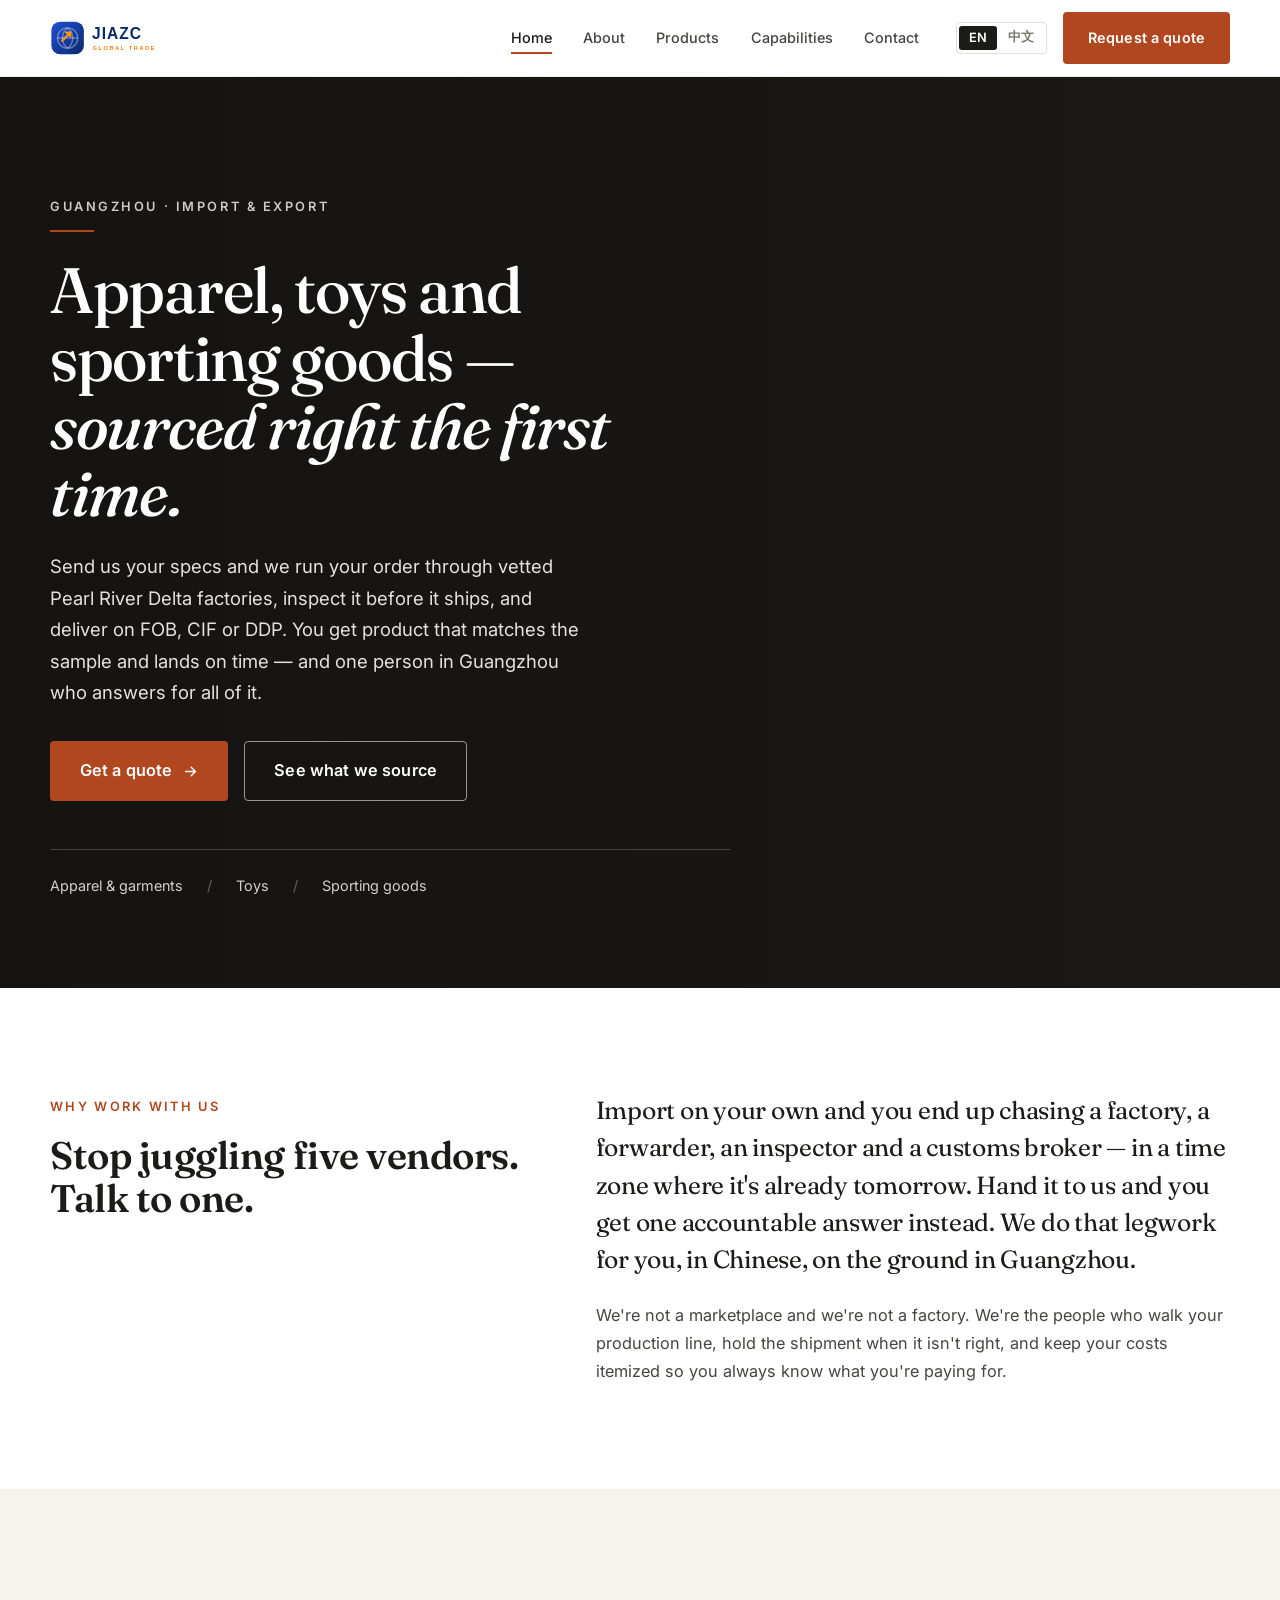
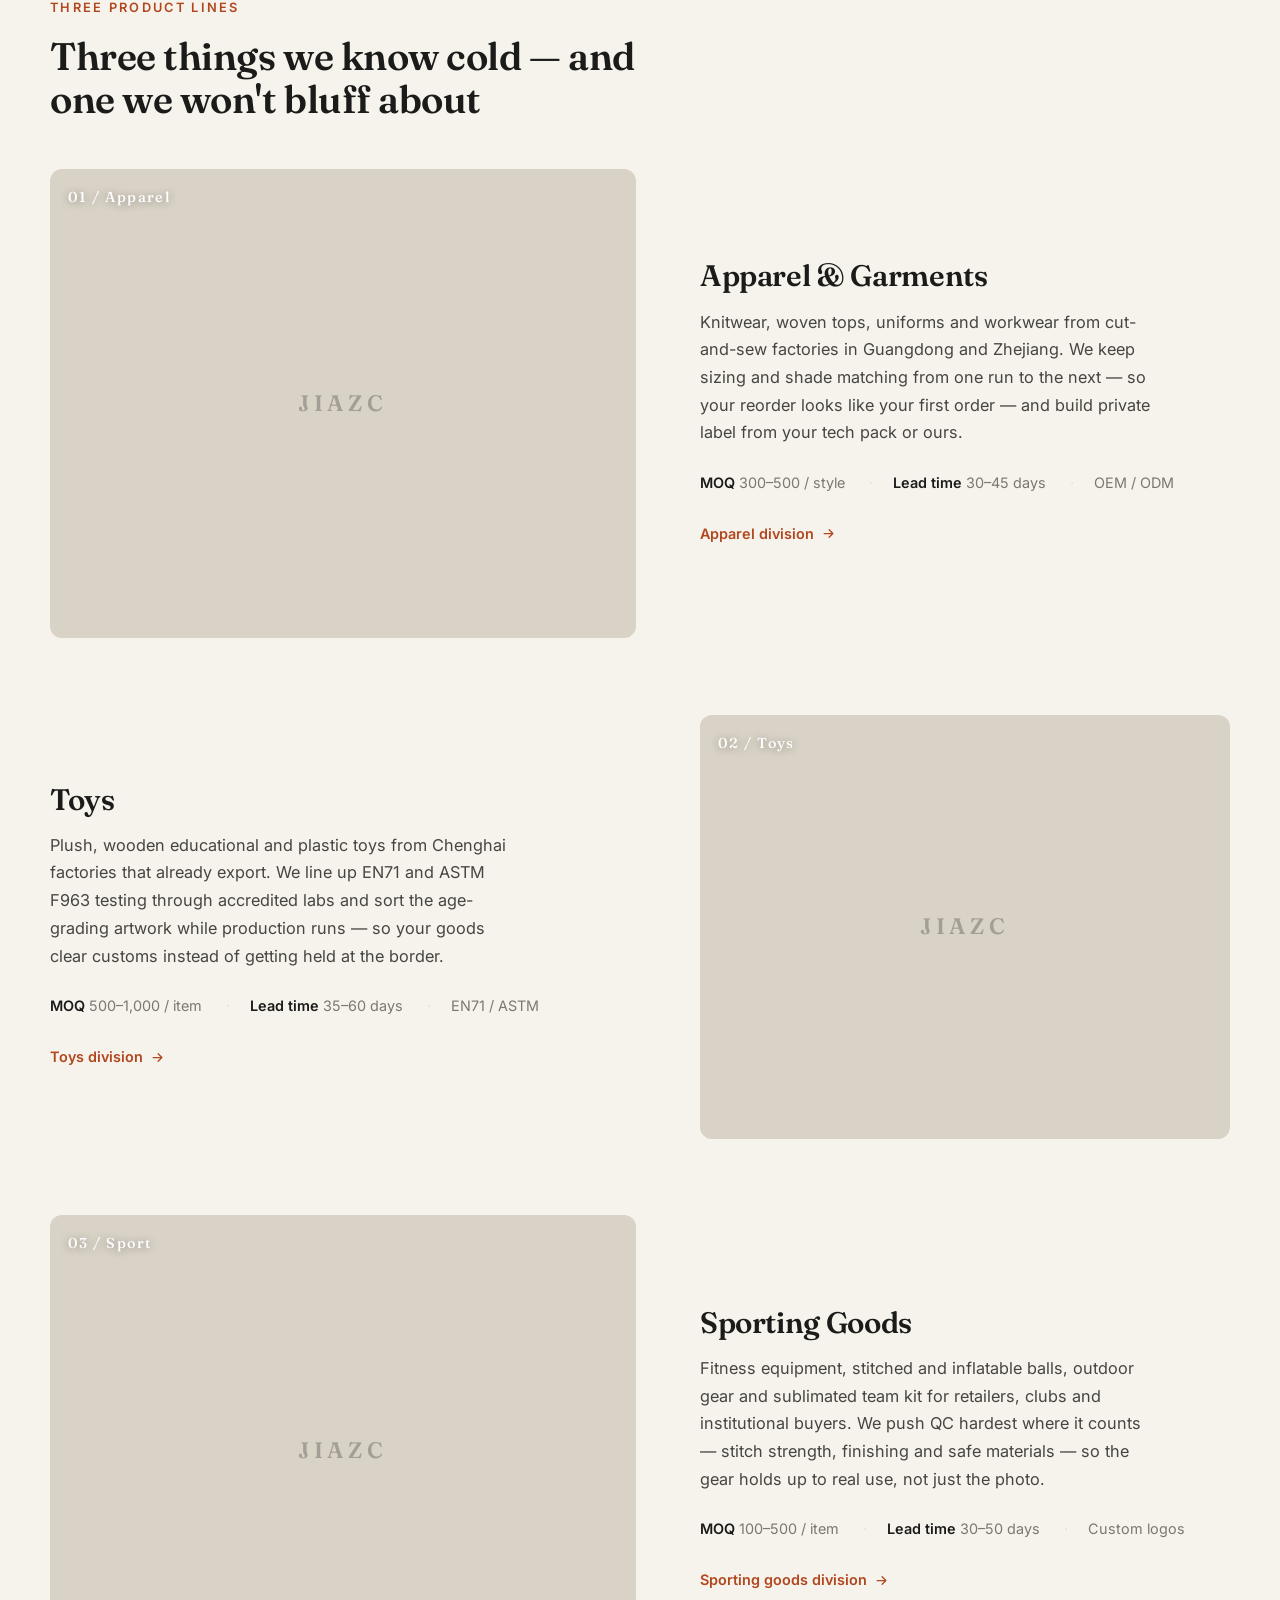
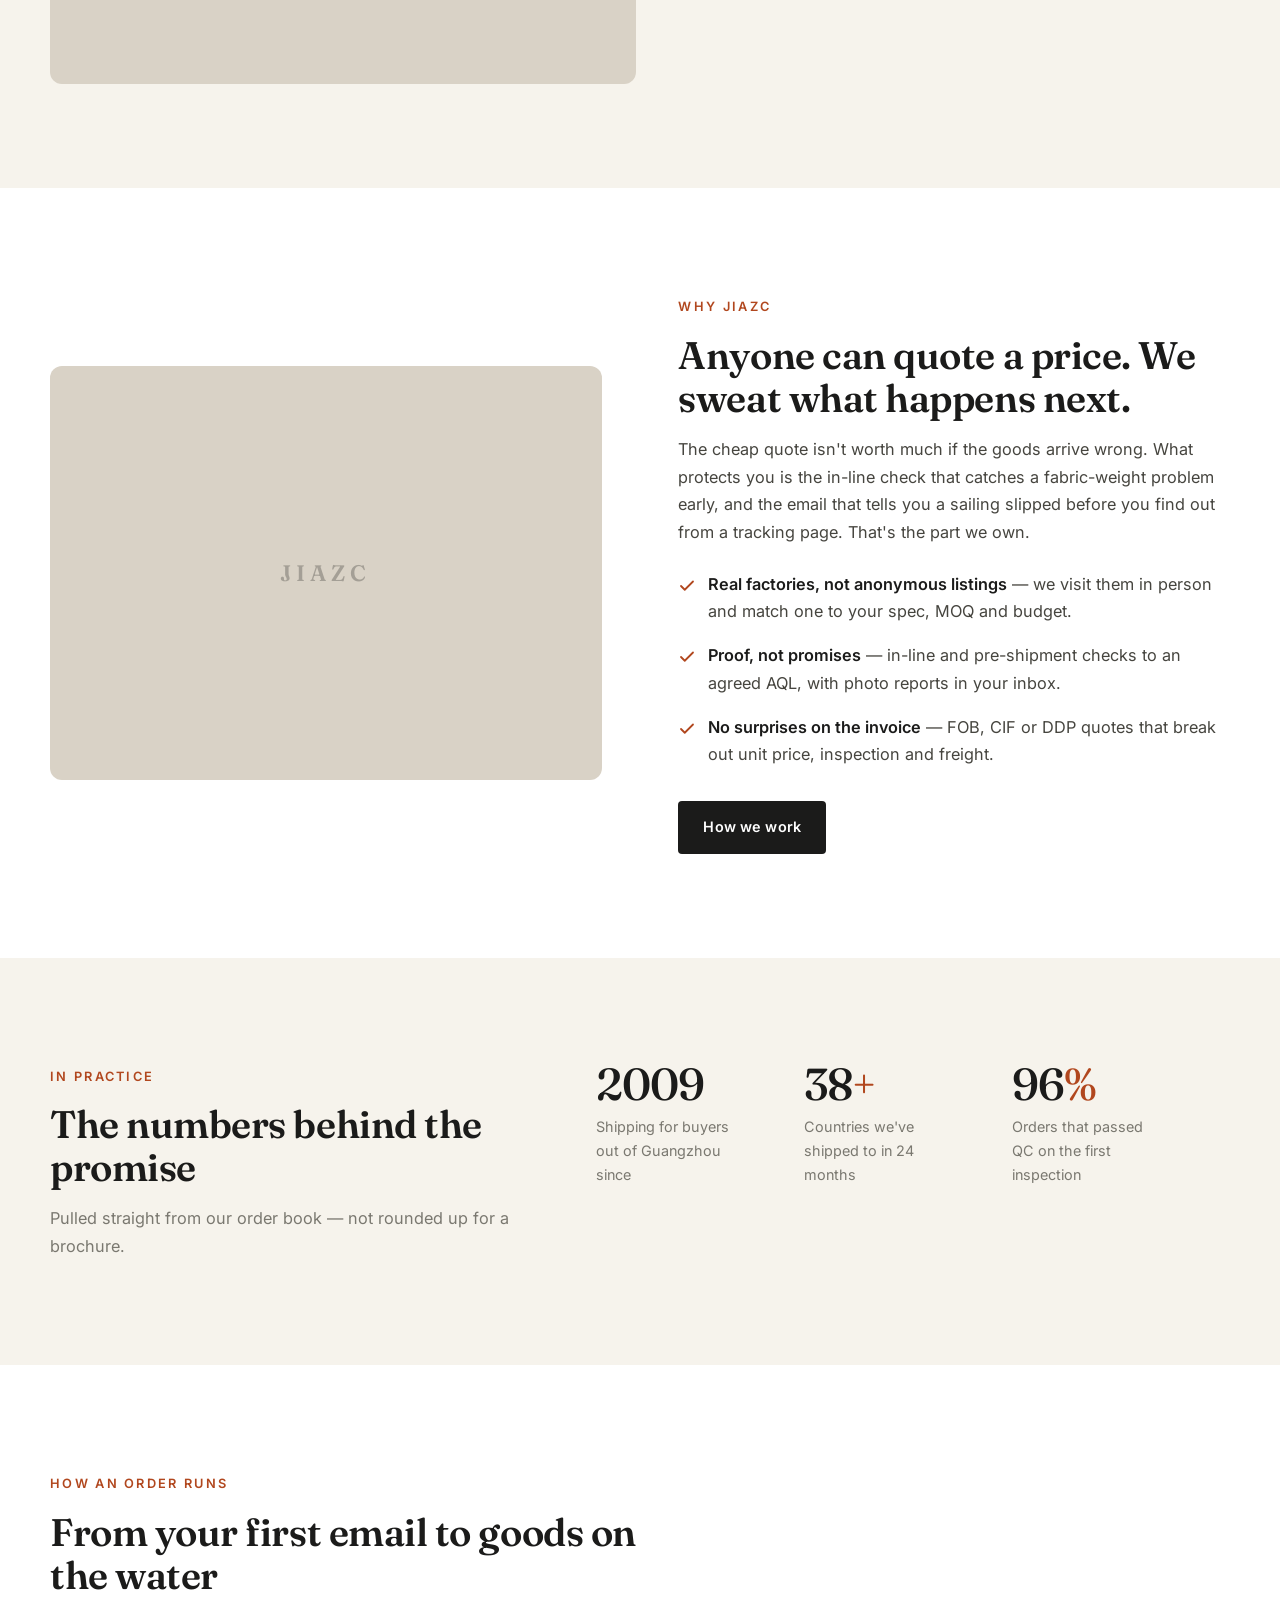
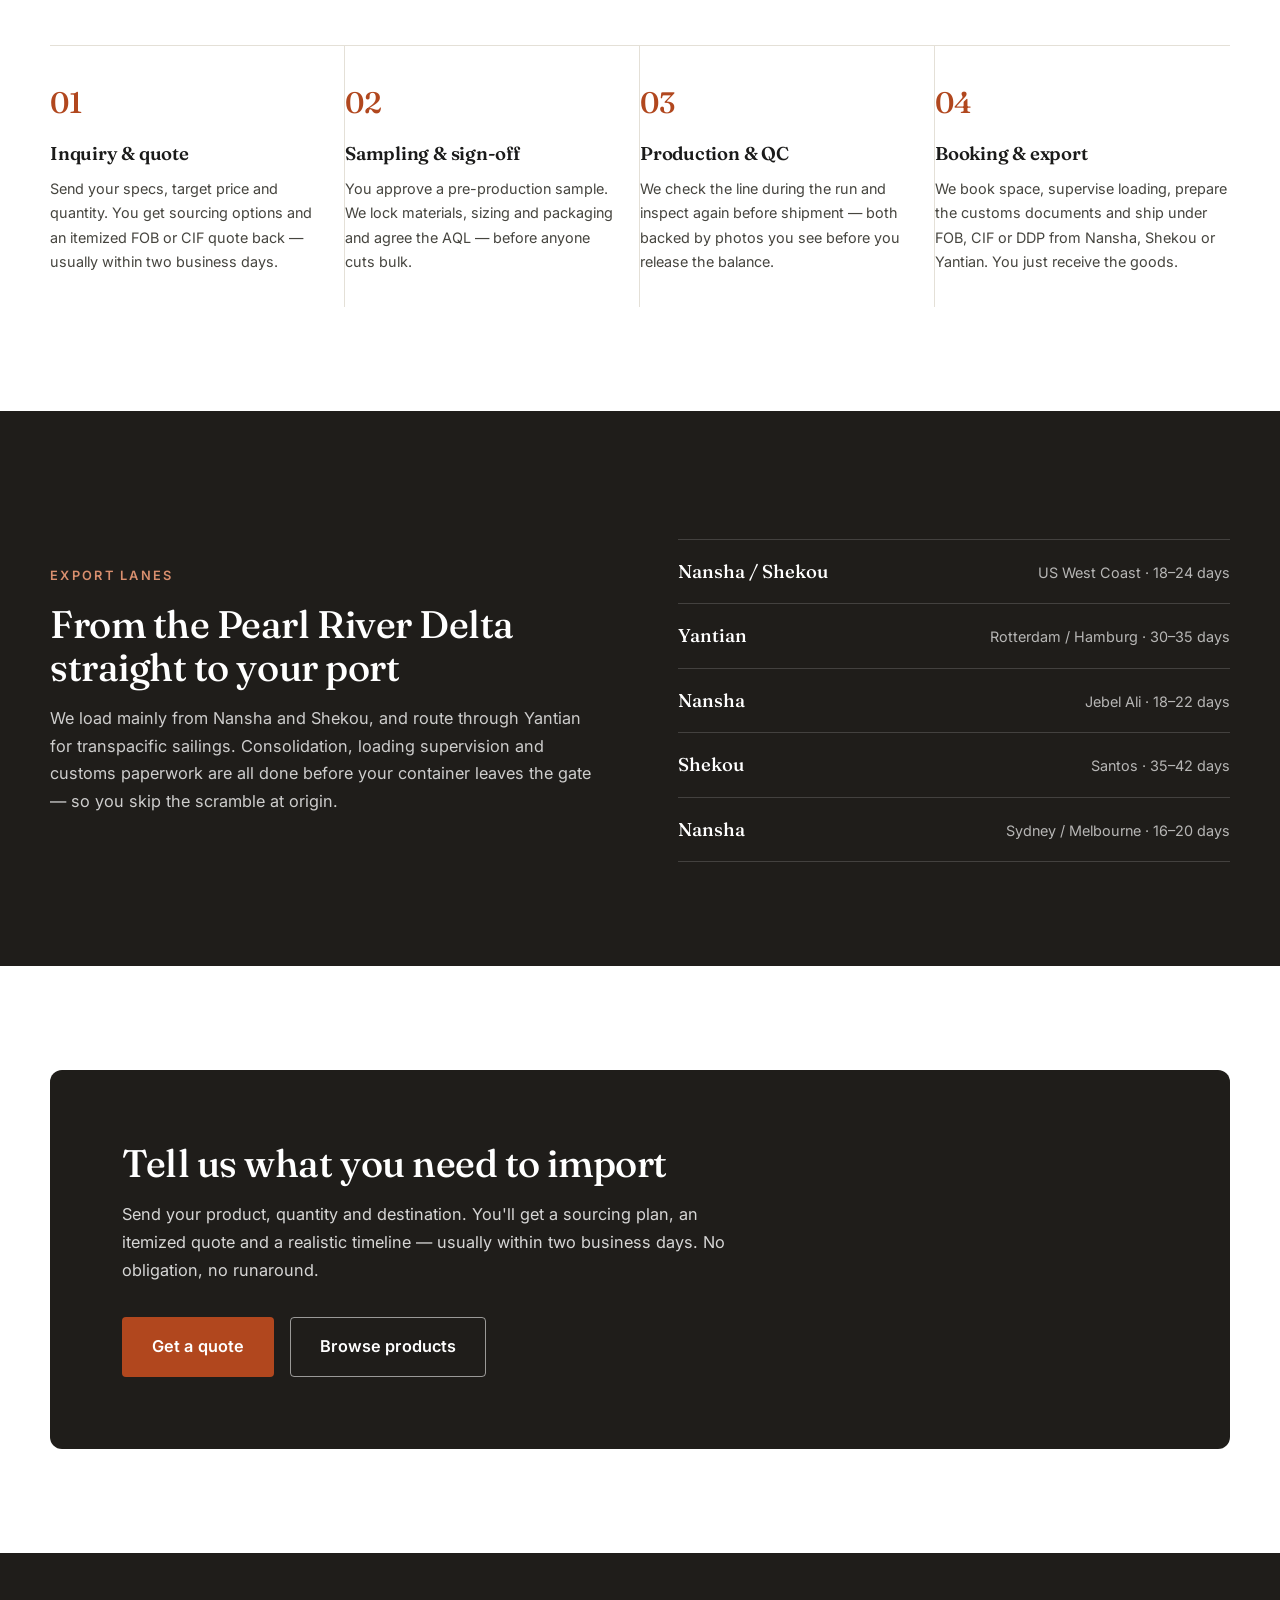
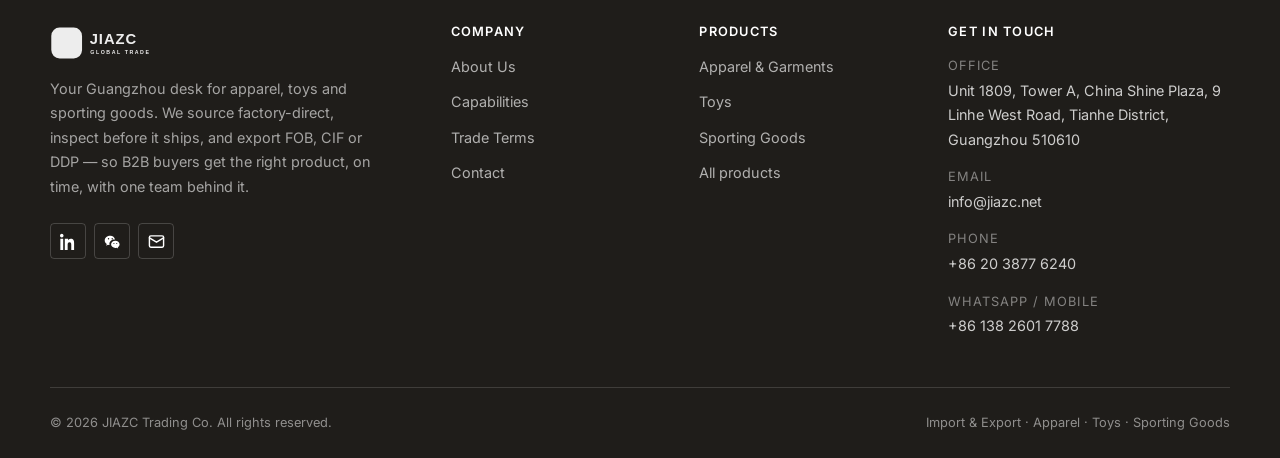
==== commit a993b678: "Rewrite copy to real-company marketing voice (drop encyclopedic tone) Co-Authored-By: Claude Opus 4." ====
--- a/index.html
+++ b/index.html
@@ -3,15 +3,15 @@
 <head>
   <meta charset="UTF-8" />
   <meta name="viewport" content="width=device-width, initial-scale=1.0" />
-  <title>JIAZC — Import &amp; Export of Apparel, Toys &amp; Sporting Goods | Guangzhou</title>
-  <meta name="description" content="JIAZC is a Guangzhou-based import & export trading company sourcing apparel & garments, toys and sporting goods. Factory-direct sourcing, independent QC, and shipping FOB/CIF/DDP worldwide." />
+  <title>Source Apparel, Toys &amp; Sporting Goods from Guangzhou | JIAZC</title>
+  <meta name="description" content="Get factory-direct apparel, toys and sporting goods you can actually sell. We vet the factory, inspect before it ships, and deliver FOB, CIF or DDP. Send your specs for a quote in two business days." />
   <meta name="keywords" content="import export Guangzhou, trading company, apparel sourcing, toy export EN71, sporting goods supplier, OEM ODM, FOB CIF DDP, JIAZC" />
   <link rel="icon" type="image/svg+xml" href="favicon.svg" />
 
   <!-- Open Graph -->
   <meta property="og:type" content="website" />
-  <meta property="og:title" content="JIAZC — Import & Export of Apparel, Toys & Sporting Goods" />
-  <meta property="og:description" content="A Guangzhou trading house for serious buyers. Factory-direct sourcing, independent inspection and dependable export of apparel, toys and sporting goods." />
+  <meta property="og:title" content="Source Apparel, Toys & Sporting Goods from Guangzhou — JIAZC" />
+  <meta property="og:description" content="We vet the factory, inspect before it ships, and deliver FOB, CIF or DDP — so your product matches the sample and lands on time. Send us your specs." />
   <meta property="og:image" content="https://images.unsplash.com/photo-1605745341112-85968b19335b?auto=format&fit=crop&w=1200&q=70" />
   <meta property="og:locale" content="en_US" />
   <meta property="og:locale:alternate" content="zh_CN" />
@@ -64,16 +64,16 @@
         <div class="hero-inner">
           <span class="hero-kicker" data-en="Guangzhou · Import &amp; Export" data-zh="广州 · 进出口贸易">Guangzhou · Import &amp; Export</span>
           <h1>
-            <span data-en="We source apparel, toys and sporting goods" data-zh="我们采购服装、玩具与体育用品">We source apparel, toys and sporting goods</span>
-            <em data-en="— and stand behind every shipment." data-zh="——并为每一批货物负责。">— and stand behind every shipment.</em>
+            <span data-en="Apparel, toys and sporting goods —" data-zh="服装、玩具、体育用品——">Apparel, toys and sporting goods —</span>
+            <em data-en="sourced right the first time." data-zh="一次就给你做对。">sourced right the first time.</em>
           </h1>
-          <p class="hero-sub" data-en="JIAZC is a trading house in Guangzhou's Tianhe district. We match buyers with audited factories across the Pearl River Delta, inspect goods before they leave, and export on FOB, CIF or DDP terms to ports worldwide."
-             data-zh="嘉之诚 (JIAZC) 是一家位于广州天河区的贸易公司。我们为买家对接珠三角经审核的工厂，在货物出厂前进行检验，并以 FOB、CIF 或 DDP 条款发往全球各港口。">JIAZC is a trading house in Guangzhou's Tianhe district. We match buyers with audited factories across the Pearl River Delta, inspect goods before they leave, and export on FOB, CIF or DDP terms to ports worldwide.</p>
+          <p class="hero-sub" data-en="Send us your specs and we run your order through vetted Pearl River Delta factories, inspect it before it ships, and deliver on FOB, CIF or DDP. You get product that matches the sample and lands on time — and one person in Guangzhou who answers for all of it."
+             data-zh="把规格发给我们，我们就为你对接珠三角经审核的工厂，发货前逐批检验，并按 FOB、CIF 或 DDP 交付。你拿到的货与样品一致、准时到港——而且全程只有一位广州对接人，为每个环节负责。">Send us your specs and we run your order through vetted Pearl River Delta factories, inspect it before it ships, and deliver on FOB, CIF or DDP. You get product that matches the sample and lands on time — and one person in Guangzhou who answers for all of it.</p>
           <div class="hero-cta">
-            <a class="btn btn-primary btn-lg" href="products.html"><span data-en="See what we trade" data-zh="查看经营品类">See what we trade</span>
+            <a class="btn btn-primary btn-lg" href="contact.html"><span data-en="Get a quote" data-zh="获取报价">Get a quote</span>
               <svg viewBox="0 0 24 24" fill="none" stroke="currentColor" stroke-width="2" stroke-linecap="round" stroke-linejoin="round"><path d="M5 12h14M13 6l6 6-6 6"/></svg>
             </a>
-            <a class="btn btn-ghost btn-lg" href="contact.html" data-en="Send an inquiry" data-zh="发送询盘">Send an inquiry</a>
+            <a class="btn btn-ghost btn-lg" href="products.html" data-en="See what we source" data-zh="看看我们做什么">See what we source</a>
           </div>
           <div class="hero-meta">
             <span data-en="Apparel &amp; garments" data-zh="服装与纺织">Apparel &amp; garments</span><span class="sep" aria-hidden="true">/</span>
@@ -89,12 +89,12 @@
       <div class="container">
         <div class="intro-split reveal">
           <div>
-            <span class="eyebrow" data-en="What we do" data-zh="我们做什么">What we do</span>
-            <h2 class="section-title" data-en="One desk between your order and the factory floor" data-zh="在您的订单与工厂车间之间，只有一个对接窗口">One desk between your order and the factory floor</h2>
+            <span class="eyebrow" data-en="Why work with us" data-zh="为什么选我们">Why work with us</span>
+            <h2 class="section-title" data-en="Stop juggling five vendors. Talk to one." data-zh="别再周旋于五家供应商，找一个人就够了">Stop juggling five vendors. Talk to one.</h2>
           </div>
           <div class="prose">
-            <p class="lead" data-en="Most importers end up coordinating a factory, a forwarder, an inspector and a customs broker themselves. We do that work, in Chinese, on the ground in Guangzhou — so you place one order and receive one accountable answer." data-zh="多数进口商最终要自己协调工厂、货代、验货方与报关行。这些工作由我们在广州当地用中文完成——您只需下一个订单，便能得到一个负责到底的答复。">Most importers end up coordinating a factory, a forwarder, an inspector and a customs broker themselves. We do that work, in Chinese, on the ground in Guangzhou — so you place one order and receive one accountable answer.</p>
-            <p style="margin-top:1.5rem" data-en="We are not a marketplace and we are not a factory. We are the people who walk the production line, hold a shipment when it isn't right, and keep your costs itemized and honest." data-zh="我们不是交易平台，也不是工厂。我们是巡视生产线、在货物不达标时按住出货、并让您的费用逐项透明诚实的那群人。">We are not a marketplace and we are not a factory. We are the people who walk the production line, hold a shipment when it isn't right, and keep your costs itemized and honest.</p>
+            <p class="lead" data-en="Import on your own and you end up chasing a factory, a forwarder, an inspector and a customs broker — in a time zone where it's already tomorrow. Hand it to us and you get one accountable answer instead. We do that legwork for you, in Chinese, on the ground in Guangzhou." data-zh="自己做进口，你得同时盯着工厂、货代、验货方和报关行——而那头早已是第二天。交给我们，你只需要一个负责到底的答复。这些跑腿的活，由我们在广州当地用中文替你完成。">Import on your own and you end up chasing a factory, a forwarder, an inspector and a customs broker — in a time zone where it's already tomorrow. Hand it to us and you get one accountable answer instead. We do that legwork for you, in Chinese, on the ground in Guangzhou.</p>
+            <p style="margin-top:1.5rem" data-en="We're not a marketplace and we're not a factory. We're the people who walk your production line, hold the shipment when it isn't right, and keep your costs itemized so you always know what you're paying for." data-zh="我们不是交易平台，也不是工厂。我们是替你巡线、发现问题就按住出货、把每一笔费用都列清楚的那群人——你永远清楚自己在为什么付钱。">We're not a marketplace and we're not a factory. We're the people who walk your production line, hold the shipment when it isn't right, and keep your costs itemized so you always know what you're paying for.</p>
           </div>
         </div>
       </div>
@@ -105,7 +105,7 @@
       <div class="container">
         <div class="section-head reveal">
           <span class="eyebrow" data-en="Three product lines" data-zh="三大经营品类">Three product lines</span>
-          <h2 class="section-title" data-en="Categories we know well enough to vouch for" data-zh="我们足够了解、敢于背书的品类">Categories we know well enough to vouch for</h2>
+          <h2 class="section-title" data-en="Three things we know cold — and one we won't bluff about" data-zh="三件我们了如指掌的事——而且绝不糊弄你">Three things we know cold — and one we won't bluff about</h2>
         </div>
 
         <div class="cat-list">
@@ -117,7 +117,7 @@
             </div>
             <div class="cat-body">
               <h3 data-en="Apparel &amp; Garments" data-zh="服装与纺织">Apparel &amp; Garments</h3>
-              <p data-en="Knitwear, woven tops, uniforms and workwear from cut-and-sew factories in Guangdong and Zhejiang. We hold sizing and shade consistent run to run, and develop private label from your tech pack or ours." data-zh="来自广东、浙江裁缝厂的针织、梭织上衣、制服与工装。我们保证不同批次的尺码与色差一致，并可依据您或我方的工艺包开发贴牌产品。">Knitwear, woven tops, uniforms and workwear from cut-and-sew factories in Guangdong and Zhejiang. We hold sizing and shade consistent run to run, and develop private label from your tech pack or ours.</p>
+              <p data-en="Knitwear, woven tops, uniforms and workwear from cut-and-sew factories in Guangdong and Zhejiang. We keep sizing and shade matching from one run to the next — so your reorder looks like your first order — and build private label from your tech pack or ours." data-zh="针织、梭织上衣、制服与工装，出自广东、浙江的成衣工厂。我们让尺码和颜色批批一致——返单和首单看起来一模一样——并按你或我方的工艺包做贴牌。">Knitwear, woven tops, uniforms and workwear from cut-and-sew factories in Guangdong and Zhejiang. We keep sizing and shade matching from one run to the next — so your reorder looks like your first order — and build private label from your tech pack or ours.</p>
               <div class="meta">
                 <span><strong data-en="MOQ" data-zh="起订量">MOQ</strong> <span data-en="300–500 / style" data-zh="每款 300–500 件">300–500 / style</span></span>
                 <span><strong data-en="Lead time" data-zh="交期">Lead time</strong> <span data-en="30–45 days" data-zh="30–45 天">30–45 days</span></span>
@@ -135,7 +135,7 @@
             </div>
             <div class="cat-body">
               <h3 data-en="Toys" data-zh="玩具">Toys</h3>
-              <p data-en="Plush, wooden educational and plastic toys from Chenghai-area factories experienced with export requirements. We coordinate EN71 and ASTM F963 testing through accredited labs and manage age-grading artwork alongside production." data-zh="来自澄海地区、熟悉出口要求工厂的毛绒、木制益智与塑胶玩具。我们通过认可实验室协调 EN71、ASTM F963 检测，并在生产同时管理年龄分级标识。">Plush, wooden educational and plastic toys from Chenghai-area factories experienced with export requirements. We coordinate EN71 and ASTM F963 testing through accredited labs and manage age-grading artwork alongside production.</p>
+              <p data-en="Plush, wooden educational and plastic toys from Chenghai factories that already export. We line up EN71 and ASTM F963 testing through accredited labs and sort the age-grading artwork while production runs — so your goods clear customs instead of getting held at the border." data-zh="毛绒、木制益智、塑胶玩具，来自早有出口经验的澄海工厂。我们通过认可实验室安排 EN71、ASTM F963 检测，并在生产同时把年龄分级标识做好——让你的货顺利清关，而不是卡在口岸。">Plush, wooden educational and plastic toys from Chenghai factories that already export. We line up EN71 and ASTM F963 testing through accredited labs and sort the age-grading artwork while production runs — so your goods clear customs instead of getting held at the border.</p>
               <div class="meta">
                 <span><strong data-en="MOQ" data-zh="起订量">MOQ</strong> <span data-en="500–1,000 / item" data-zh="每款 500–1,000 件">500–1,000 / item</span></span>
                 <span><strong data-en="Lead time" data-zh="交期">Lead time</strong> <span data-en="35–60 days" data-zh="35–60 天">35–60 days</span></span>
@@ -153,7 +153,7 @@
             </div>
             <div class="cat-body">
               <h3 data-en="Sporting Goods" data-zh="体育用品">Sporting Goods</h3>
-              <p data-en="Fitness equipment, stitched and inflatable balls, outdoor gear and sublimated team kit. We source for retailers, clubs and institutional buyers, with QC weighted toward stitching strength, finishing and material safety." data-zh="健身器材、车缝与充气球类、户外装备及热升华队服。我们为零售商、俱乐部与机构采购方采购，质检重点放在车缝强度、做工与材料安全。">Fitness equipment, stitched and inflatable balls, outdoor gear and sublimated team kit. We source for retailers, clubs and institutional buyers, with QC weighted toward stitching strength, finishing and material safety.</p>
+              <p data-en="Fitness equipment, stitched and inflatable balls, outdoor gear and sublimated team kit for retailers, clubs and institutional buyers. We push QC hardest where it counts — stitch strength, finishing and safe materials — so the gear holds up to real use, not just the photo." data-zh="健身器材、车缝与充气球类、户外装备及热升华队服，服务零售商、俱乐部和机构买家。质检的重点放在最关键的地方——车缝强度、做工和材料安全——让装备经得起真正使用，而不只是好看上镜。">Fitness equipment, stitched and inflatable balls, outdoor gear and sublimated team kit for retailers, clubs and institutional buyers. We push QC hardest where it counts — stitch strength, finishing and safe materials — so the gear holds up to real use, not just the photo.</p>
               <div class="meta">
                 <span><strong data-en="MOQ" data-zh="起订量">MOQ</strong> <span data-en="100–500 / item" data-zh="每款 100–500 件">100–500 / item</span></span>
                 <span><strong data-en="Lead time" data-zh="交期">Lead time</strong> <span data-en="30–50 days" data-zh="30–50 天">30–50 days</span></span>
@@ -174,12 +174,12 @@
         </div>
         <div class="reveal d1">
           <span class="eyebrow" data-en="Why JIAZC" data-zh="为何选择嘉之诚">Why JIAZC</span>
-          <h2 class="section-title" data-en="The unglamorous parts are the ones we own" data-zh="那些不起眼的环节，正是我们负责到底的部分">The unglamorous parts are the ones we own</h2>
-          <p data-en="Anyone can quote a price. The difference shows up in what happens after the deposit: the in-line check that catches a fabric weight problem, the email that tells you a sailing slipped before you find out from a tracking page." data-zh="谁都能报个价。真正的差别出现在付完定金之后：及时发现面料克重问题的过程巡检，以及在您从物流页面发现之前主动告知船期延误的那封邮件。">Anyone can quote a price. The difference shows up in what happens after the deposit: the in-line check that catches a fabric weight problem, the email that tells you a sailing slipped before you find out from a tracking page.</p>
+          <h2 class="section-title" data-en="Anyone can quote a price. We sweat what happens next." data-zh="报价谁都会，难的是付完定金之后">Anyone can quote a price. We sweat what happens next.</h2>
+          <p data-en="The cheap quote isn't worth much if the goods arrive wrong. What protects you is the in-line check that catches a fabric-weight problem early, and the email that tells you a sailing slipped before you find out from a tracking page. That's the part we own." data-zh="货来错了，报价再低也没用。真正保护你的，是及早发现面料克重问题的过程巡检，是在你从物流页面看到之前、主动告诉你船期延误的那封邮件。这些，正是我们负责到底的部分。">The cheap quote isn't worth much if the goods arrive wrong. What protects you is the in-line check that catches a fabric-weight problem early, and the email that tells you a sailing slipped before you find out from a tracking page. That's the part we own.</p>
           <ul class="check-list">
-            <li><svg viewBox="0 0 24 24" fill="none" stroke="currentColor" stroke-width="2.4" stroke-linecap="round" stroke-linejoin="round"><path d="M20 6 9 17l-5-5"/></svg><span><strong data-en="Audited suppliers, not anonymous listings" data-zh="经审核的供应商，而非匿名挂牌">Audited suppliers, not anonymous listings</strong> — <span data-en="we visit factories and match them to your spec, MOQ and budget." data-zh="我们实地走访工厂，并按您的规格、起订量与预算进行匹配。">we visit factories and match them to your spec, MOQ and budget.</span></span></li>
-            <li><svg viewBox="0 0 24 24" fill="none" stroke="currentColor" stroke-width="2.4" stroke-linecap="round" stroke-linejoin="round"><path d="M20 6 9 17l-5-5"/></svg><span><strong data-en="Inspection with evidence" data-zh="有据可查的检验">Inspection with evidence</strong> — <span data-en="in-line and pre-shipment checks against an agreed AQL, with photo reports." data-zh="按约定 AQL 进行过程检与发货前检验，并附照片报告。">in-line and pre-shipment checks against an agreed AQL, with photo reports.</span></span></li>
-            <li><svg viewBox="0 0 24 24" fill="none" stroke="currentColor" stroke-width="2.4" stroke-linecap="round" stroke-linejoin="round"><path d="M20 6 9 17l-5-5"/></svg><span><strong data-en="Itemized terms" data-zh="逐项透明的条款">Itemized terms</strong> — <span data-en="FOB, CIF or DDP quotes that break out unit price, inspection and freight." data-zh="FOB、CIF 或 DDP 报价，单价、验货与运费分项列示。">FOB, CIF or DDP quotes that break out unit price, inspection and freight.</span></span></li>
+            <li><svg viewBox="0 0 24 24" fill="none" stroke="currentColor" stroke-width="2.4" stroke-linecap="round" stroke-linejoin="round"><path d="M20 6 9 17l-5-5"/></svg><span><strong data-en="Real factories, not anonymous listings" data-zh="真实工厂，而非匿名挂牌">Real factories, not anonymous listings</strong> — <span data-en="we visit them in person and match one to your spec, MOQ and budget." data-zh="我们亲自走访，再为你匹配符合规格、起订量和预算的那一家。">we visit them in person and match one to your spec, MOQ and budget.</span></span></li>
+            <li><svg viewBox="0 0 24 24" fill="none" stroke="currentColor" stroke-width="2.4" stroke-linecap="round" stroke-linejoin="round"><path d="M20 6 9 17l-5-5"/></svg><span><strong data-en="Proof, not promises" data-zh="拿证据，不光给保证">Proof, not promises</strong> — <span data-en="in-line and pre-shipment checks to an agreed AQL, with photo reports in your inbox." data-zh="按约定 AQL 做过程检和发货前检验，照片报告直接发到你邮箱。">in-line and pre-shipment checks to an agreed AQL, with photo reports in your inbox.</span></span></li>
+            <li><svg viewBox="0 0 24 24" fill="none" stroke="currentColor" stroke-width="2.4" stroke-linecap="round" stroke-linejoin="round"><path d="M20 6 9 17l-5-5"/></svg><span><strong data-en="No surprises on the invoice" data-zh="账单上没有意外">No surprises on the invoice</strong> — <span data-en="FOB, CIF or DDP quotes that break out unit price, inspection and freight." data-zh="FOB、CIF 或 DDP 报价，单价、验货、运费分项列清。">FOB, CIF or DDP quotes that break out unit price, inspection and freight.</span></span></li>
           </ul>
           <p style="margin-top:2rem">
             <a class="btn btn-secondary" href="capabilities.html" data-en="How we work" data-zh="了解合作方式">How we work</a>
@@ -194,21 +194,21 @@
         <div class="intro-split reveal">
           <div>
             <span class="eyebrow" data-en="In practice" data-zh="实际表现">In practice</span>
-            <h2 class="section-title" data-en="Numbers we can defend in a meeting" data-zh="经得起当面核对的数字">Numbers we can defend in a meeting</h2>
-            <p style="color:var(--muted)" data-en="Honest figures from our own order book — not round marketing numbers." data-zh="来自我们自有订单簿的真实数据——不是凑整的营销数字。">Honest figures from our own order book — not round marketing numbers.</p>
+            <h2 class="section-title" data-en="The numbers behind the promise" data-zh="承诺背后的真实数据">The numbers behind the promise</h2>
+            <p style="color:var(--muted)" data-en="Pulled straight from our order book — not rounded up for a brochure." data-zh="直接取自我们的订单簿——没有为了好看而凑整。">Pulled straight from our order book — not rounded up for a brochure.</p>
           </div>
           <div class="figure-row">
             <div class="figure">
               <span class="n" data-en="2009" data-zh="2009">2009</span>
-              <span class="l" data-en="Trading apparel out of Guangzhou since" data-zh="自此年起在广州经营服装贸易">Trading apparel out of Guangzhou since</span>
+              <span class="l" data-en="Shipping for buyers out of Guangzhou since" data-zh="自此年起为买家从广州发货">Shipping for buyers out of Guangzhou since</span>
             </div>
             <div class="figure">
               <span class="n">38<span class="accent">+</span></span>
-              <span class="l" data-en="Destination countries, last 24 months" data-zh="近 24 个月发往的目的国数量">Destination countries, last 24 months</span>
+              <span class="l" data-en="Countries we've shipped to in 24 months" data-zh="24 个月内发往的国家">Countries we've shipped to in 24 months</span>
             </div>
             <div class="figure">
               <span class="n">96<span class="accent">%</span></span>
-              <span class="l" data-en="Orders cleared QC on first inspection" data-zh="首次验货即通过质检的订单比例">Orders cleared QC on first inspection</span>
+              <span class="l" data-en="Orders that passed QC on the first inspection" data-zh="首次验货就通过的订单比例">Orders that passed QC on the first inspection</span>
             </div>
           </div>
         </div>
@@ -220,28 +220,28 @@
       <div class="container">
         <div class="section-head reveal">
           <span class="eyebrow" data-en="How an order runs" data-zh="一笔订单的流程">How an order runs</span>
-          <h2 class="section-title" data-en="From your first email to goods on the water" data-zh="从您的第一封邮件到货物启航">From your first email to goods on the water</h2>
+          <h2 class="section-title" data-en="From your first email to goods on the water" data-zh="从你的第一封邮件，到货物启航">From your first email to goods on the water</h2>
         </div>
         <div class="steps reveal">
           <article class="step">
             <span class="num">01</span>
             <h3 data-en="Inquiry &amp; quote" data-zh="询盘与报价">Inquiry &amp; quote</h3>
-            <p data-en="Send specs, target price and quantity. We reply with sourcing options and an itemized FOB or CIF quote, usually within two business days." data-zh="发送规格、目标价与数量。我们将回复采购方案与逐项列示的 FOB 或 CIF 报价，通常在两个工作日内。">Send specs, target price and quantity. We reply with sourcing options and an itemized FOB or CIF quote, usually within two business days.</p>
+            <p data-en="Send your specs, target price and quantity. You get sourcing options and an itemized FOB or CIF quote back — usually within two business days." data-zh="把规格、目标价和数量发给我们。你会收到采购方案和逐项列明的 FOB 或 CIF 报价——通常两个工作日内。">Send your specs, target price and quantity. You get sourcing options and an itemized FOB or CIF quote back — usually within two business days.</p>
           </article>
           <article class="step">
             <span class="num">02</span>
             <h3 data-en="Sampling &amp; sign-off" data-zh="打样与确认">Sampling &amp; sign-off</h3>
-            <p data-en="We arrange pre-production samples, lock materials, sizing and packaging, and agree the AQL before anyone cuts bulk." data-zh="我们安排产前样品，锁定材料、尺码与包装，并在大货裁剪前确定 AQL。">We arrange pre-production samples, lock materials, sizing and packaging, and agree the AQL before anyone cuts bulk.</p>
+            <p data-en="You approve a pre-production sample. We lock materials, sizing and packaging and agree the AQL — before anyone cuts bulk." data-zh="你确认产前样品。我们锁定材料、尺码和包装，并定好 AQL——这一切都在大货开裁之前。">You approve a pre-production sample. We lock materials, sizing and packaging and agree the AQL — before anyone cuts bulk.</p>
           </article>
           <article class="step">
             <span class="num">03</span>
             <h3 data-en="Production &amp; QC" data-zh="生产与质检">Production &amp; QC</h3>
-            <p data-en="In-line checks during the run and a pre-shipment inspection at the end, both documented with photos before you release the balance." data-zh="生产过程中的过程巡检与最终发货前检验，均附照片记录，待您支付尾款前提供。">In-line checks during the run and a pre-shipment inspection at the end, both documented with photos before you release the balance.</p>
+            <p data-en="We check the line during the run and inspect again before shipment — both backed by photos you see before you release the balance." data-zh="生产中我们巡线，出货前再检一次——两次都有照片，你在付尾款前就能看到。">We check the line during the run and inspect again before shipment — both backed by photos you see before you release the balance.</p>
           </article>
           <article class="step">
             <span class="num">04</span>
             <h3 data-en="Booking &amp; export" data-zh="订舱与出口">Booking &amp; export</h3>
-            <p data-en="We book space, supervise loading, prepare customs documents and ship under FOB, CIF or DDP — from Nansha, Shekou or Yantian." data-zh="我们订舱、监装、备齐报关单证，并按 FOB、CIF 或 DDP 从南沙、蛇口或盐田发运。">We book space, supervise loading, prepare customs documents and ship under FOB, CIF or DDP — from Nansha, Shekou or Yantian.</p>
+            <p data-en="We book space, supervise loading, prepare the customs documents and ship under FOB, CIF or DDP from Nansha, Shekou or Yantian. You just receive the goods." data-zh="我们订舱、监装、备齐报关单证，按 FOB、CIF 或 DDP 从南沙、蛇口或盐田发运。你只管收货。">We book space, supervise loading, prepare the customs documents and ship under FOB, CIF or DDP from Nansha, Shekou or Yantian. You just receive the goods.</p>
           </article>
         </div>
       </div>
@@ -252,8 +252,8 @@
       <div class="container reach-inner">
         <div class="reveal">
           <span class="eyebrow" data-en="Export lanes" data-zh="出口航线">Export lanes</span>
-          <h2 data-en="From the Pearl River Delta to your port" data-zh="从珠三角直达您的港口">From the Pearl River Delta to your port</h2>
-          <p data-en="We load mainly from Nansha and Shekou here in Guangzhou and Shenzhen, with Yantian for transpacific sailings. Consolidation, container loading supervision and customs documentation are handled before goods leave the gate." data-zh="我们主要从广州南沙、深圳蛇口装运，跨太平洋航线则经盐田。拼箱、装柜监装与报关单证均在货物离厂前办妥。">We load mainly from Nansha and Shekou here in Guangzhou and Shenzhen, with Yantian for transpacific sailings. Consolidation, container loading supervision and customs documentation are handled before goods leave the gate.</p>
+          <h2 data-en="From the Pearl River Delta straight to your port" data-zh="从珠三角，直达你的港口">From the Pearl River Delta straight to your port</h2>
+          <p data-en="We load mainly from Nansha and Shekou, and route through Yantian for transpacific sailings. Consolidation, loading supervision and customs paperwork are all done before your container leaves the gate — so you skip the scramble at origin." data-zh="我们主要从南沙、蛇口装运，跨太平洋航线走盐田。拼箱、装柜监装、报关单证都在你的货柜离厂前办妥——起运地那头的手忙脚乱，你完全不用碰。">We load mainly from Nansha and Shekou, and route through Yantian for transpacific sailings. Consolidation, loading supervision and customs paperwork are all done before your container leaves the gate — so you skip the scramble at origin.</p>
         </div>
         <div class="reveal d1">
           <ul class="lane-list">
@@ -272,10 +272,10 @@
       <div class="container">
         <div class="cta-band reveal">
           <div class="inner">
-            <h2 data-en="Tell us what you need to import" data-zh="告诉我们您要进口什么">Tell us what you need to import</h2>
-            <p data-en="Share your product, quantity and destination. We'll come back with a sourcing plan, an itemized quote and a realistic timeline — usually within two business days." data-zh="提供您的产品、数量与目的地，我们将回复采购方案、逐项报价与切实可行的排期——通常在两个工作日内。">Share your product, quantity and destination. We'll come back with a sourcing plan, an itemized quote and a realistic timeline — usually within two business days.</p>
+            <h2 data-en="Tell us what you need to import" data-zh="告诉我们你要进口什么">Tell us what you need to import</h2>
+            <p data-en="Send your product, quantity and destination. You'll get a sourcing plan, an itemized quote and a realistic timeline — usually within two business days. No obligation, no runaround." data-zh="把产品、数量和目的地发来。你会拿到采购方案、逐项报价和切实可行的排期——通常两个工作日内。不绑定、不绕弯子。">Send your product, quantity and destination. You'll get a sourcing plan, an itemized quote and a realistic timeline — usually within two business days. No obligation, no runaround.</p>
             <div class="cta-actions">
-              <a class="btn btn-primary btn-lg" href="contact.html" data-en="Start an inquiry" data-zh="发起询盘">Start an inquiry</a>
+              <a class="btn btn-primary btn-lg" href="contact.html" data-en="Get a quote" data-zh="获取报价">Get a quote</a>
               <a class="btn btn-ghost btn-lg" href="products.html" data-en="Browse products" data-zh="浏览产品">Browse products</a>
             </div>
           </div>
@@ -290,7 +290,7 @@
       <div class="footer-top">
         <div class="footer-brand">
           <img src="assets/logo.svg" alt="JIAZC" />
-          <p data-en="Guangzhou import &amp; export trading house — apparel &amp; garments, toys and sporting goods. Factory-direct sourcing, independent quality control and worldwide export for B2B buyers." data-zh="广州进出口贸易公司——服装、玩具与体育用品。为 B2B 采购商提供工厂直采、独立质检与全球出口。">Guangzhou import &amp; export trading house — apparel &amp; garments, toys and sporting goods. Factory-direct sourcing, independent quality control and worldwide export for B2B buyers.</p>
+          <p data-en="Your Guangzhou desk for apparel, toys and sporting goods. We source factory-direct, inspect before it ships, and export FOB, CIF or DDP — so B2B buyers get the right product, on time, with one team behind it." data-zh="服装、玩具、体育用品，你的广州对接点。我们工厂直采、发货前检验，按 FOB、CIF 或 DDP 出口——让 B2B 买家拿到对的货、准时到手，全程一支团队负责。">Your Guangzhou desk for apparel, toys and sporting goods. We source factory-direct, inspect before it ships, and export FOB, CIF or DDP — so B2B buyers get the right product, on time, with one team behind it.</p>
           <div class="footer-social">
             <a href="#" aria-label="LinkedIn"><svg viewBox="0 0 24 24" fill="currentColor"><path d="M4.98 3.5A2.5 2.5 0 1 1 0 3.5a2.5 2.5 0 0 1 4.98 0ZM.5 8h4V24h-4V8Zm7 0h3.8v2.2h.05c.53-1 1.83-2.2 3.77-2.2 4.03 0 4.78 2.65 4.78 6.1V24h-4v-7.1c0-1.7-.03-3.9-2.37-3.9-2.38 0-2.74 1.85-2.74 3.77V24h-4V8Z"/></svg></a>
             <a href="#" aria-label="WeChat"><svg viewBox="0 0 24 24" fill="currentColor"><path d="M9 4C4.6 4 1 6.9 1 10.5c0 2 1.1 3.8 2.9 5L3 18l2.6-1.3c.7.2 1.5.3 2.3.4-.2-.6-.3-1.2-.3-1.8 0-3.4 3.2-6.1 7.1-6.1.3 0 .5 0 .8.1C15 6.1 12.3 4 9 4Zm-2.6 3.2a1 1 0 1 1 0 2 1 1 0 0 1 0-2Zm5.2 0a1 1 0 1 1 0 2 1 1 0 0 1 0-2ZM16 11c-3.3 0-6 2.2-6 5s2.7 5 6 5c.7 0 1.3-.1 1.9-.3L20 22l-.6-1.6c1.6-1 2.6-2.5 2.6-4.4 0-2.8-2.7-5-6-5Zm-2 3a.8.8 0 1 1 0 1.6.8.8 0 0 1 0-1.6Zm4 0a.8.8 0 1 1 0 1.6.8.8 0 0 1 0-1.6Z"/></svg></a>
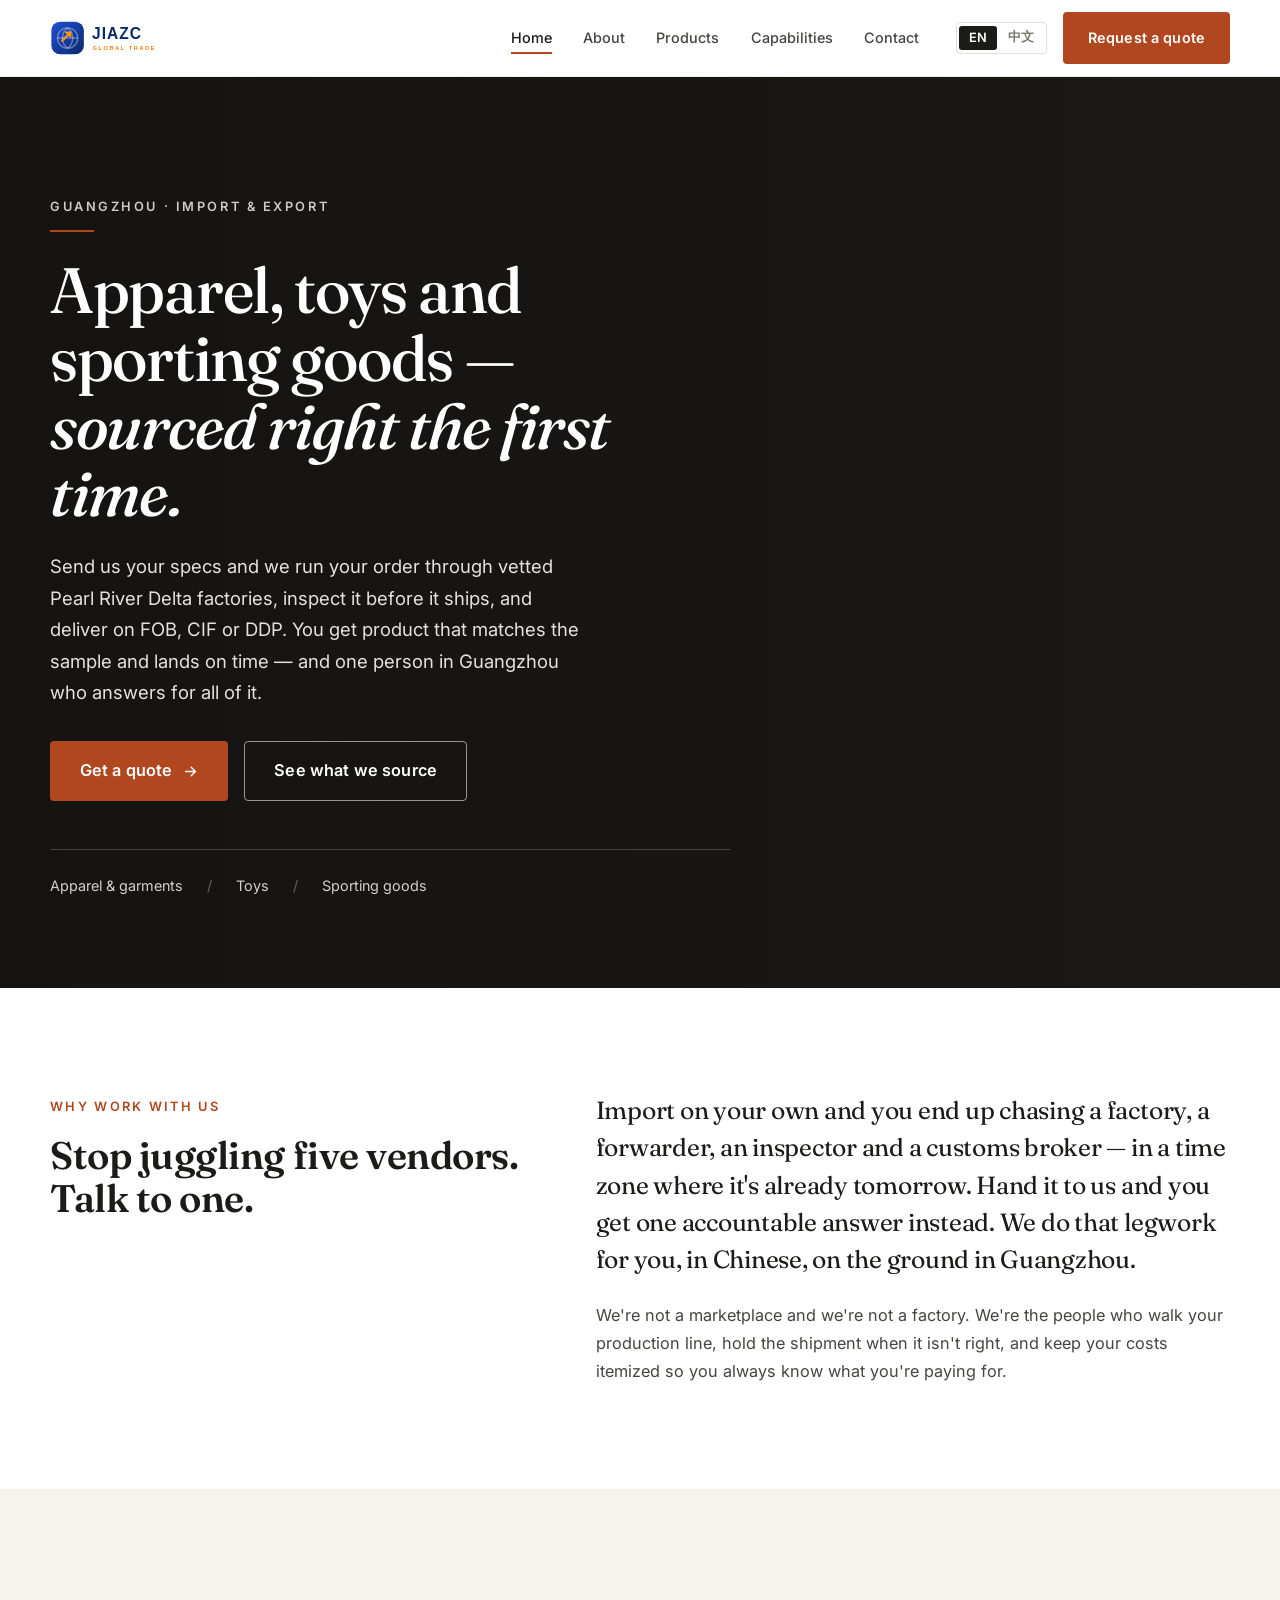
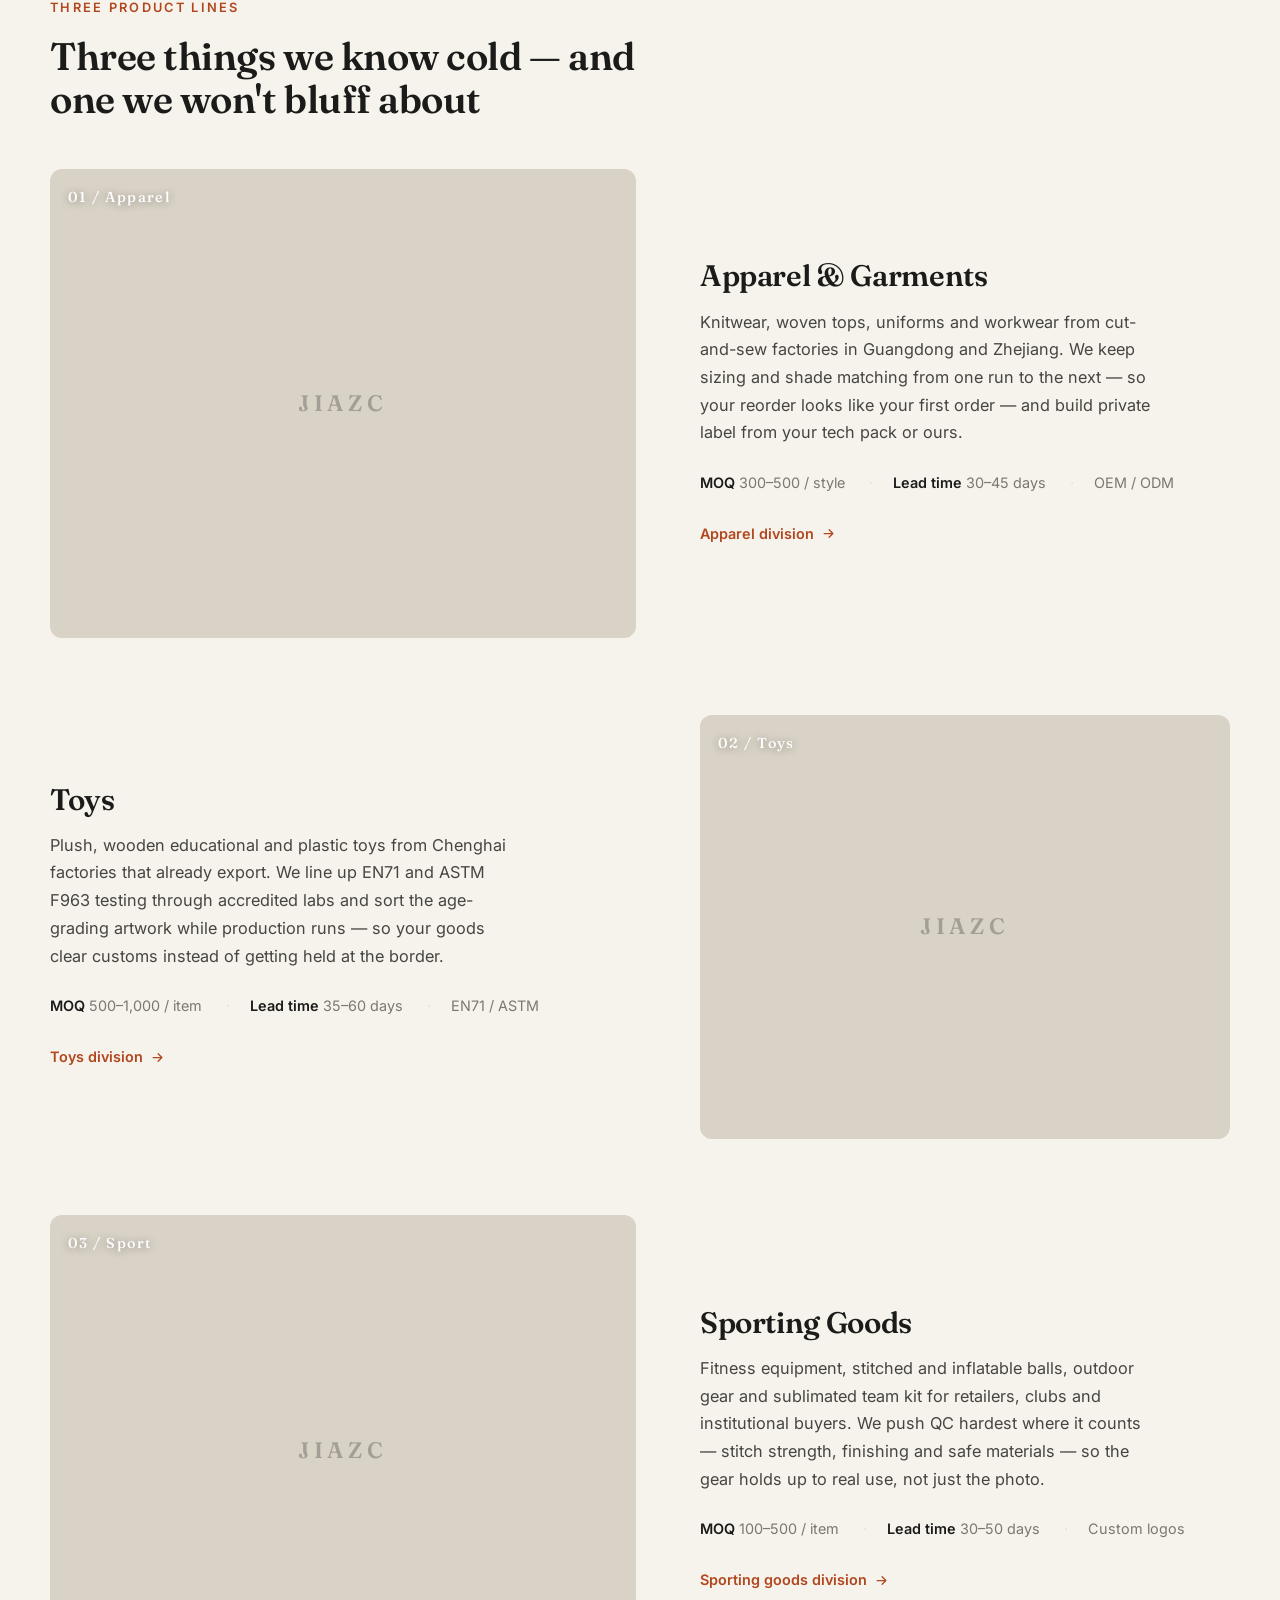
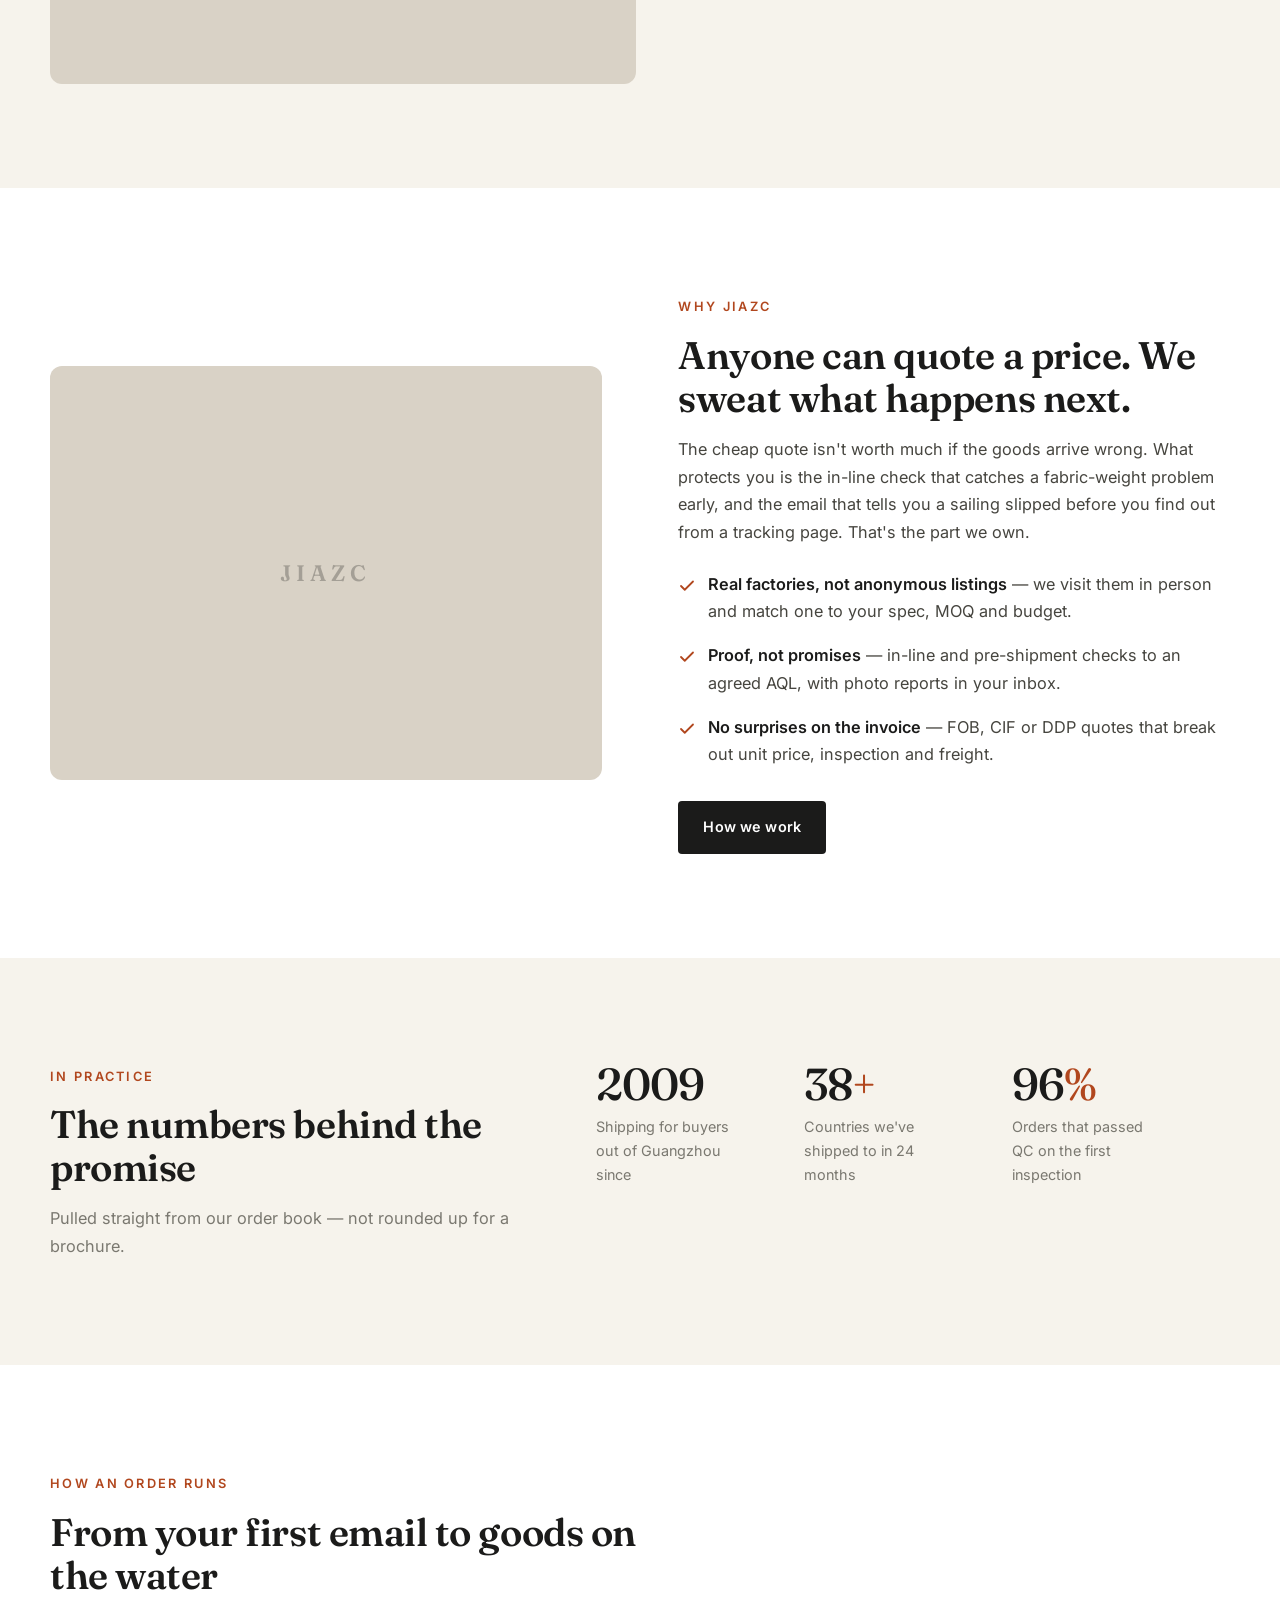
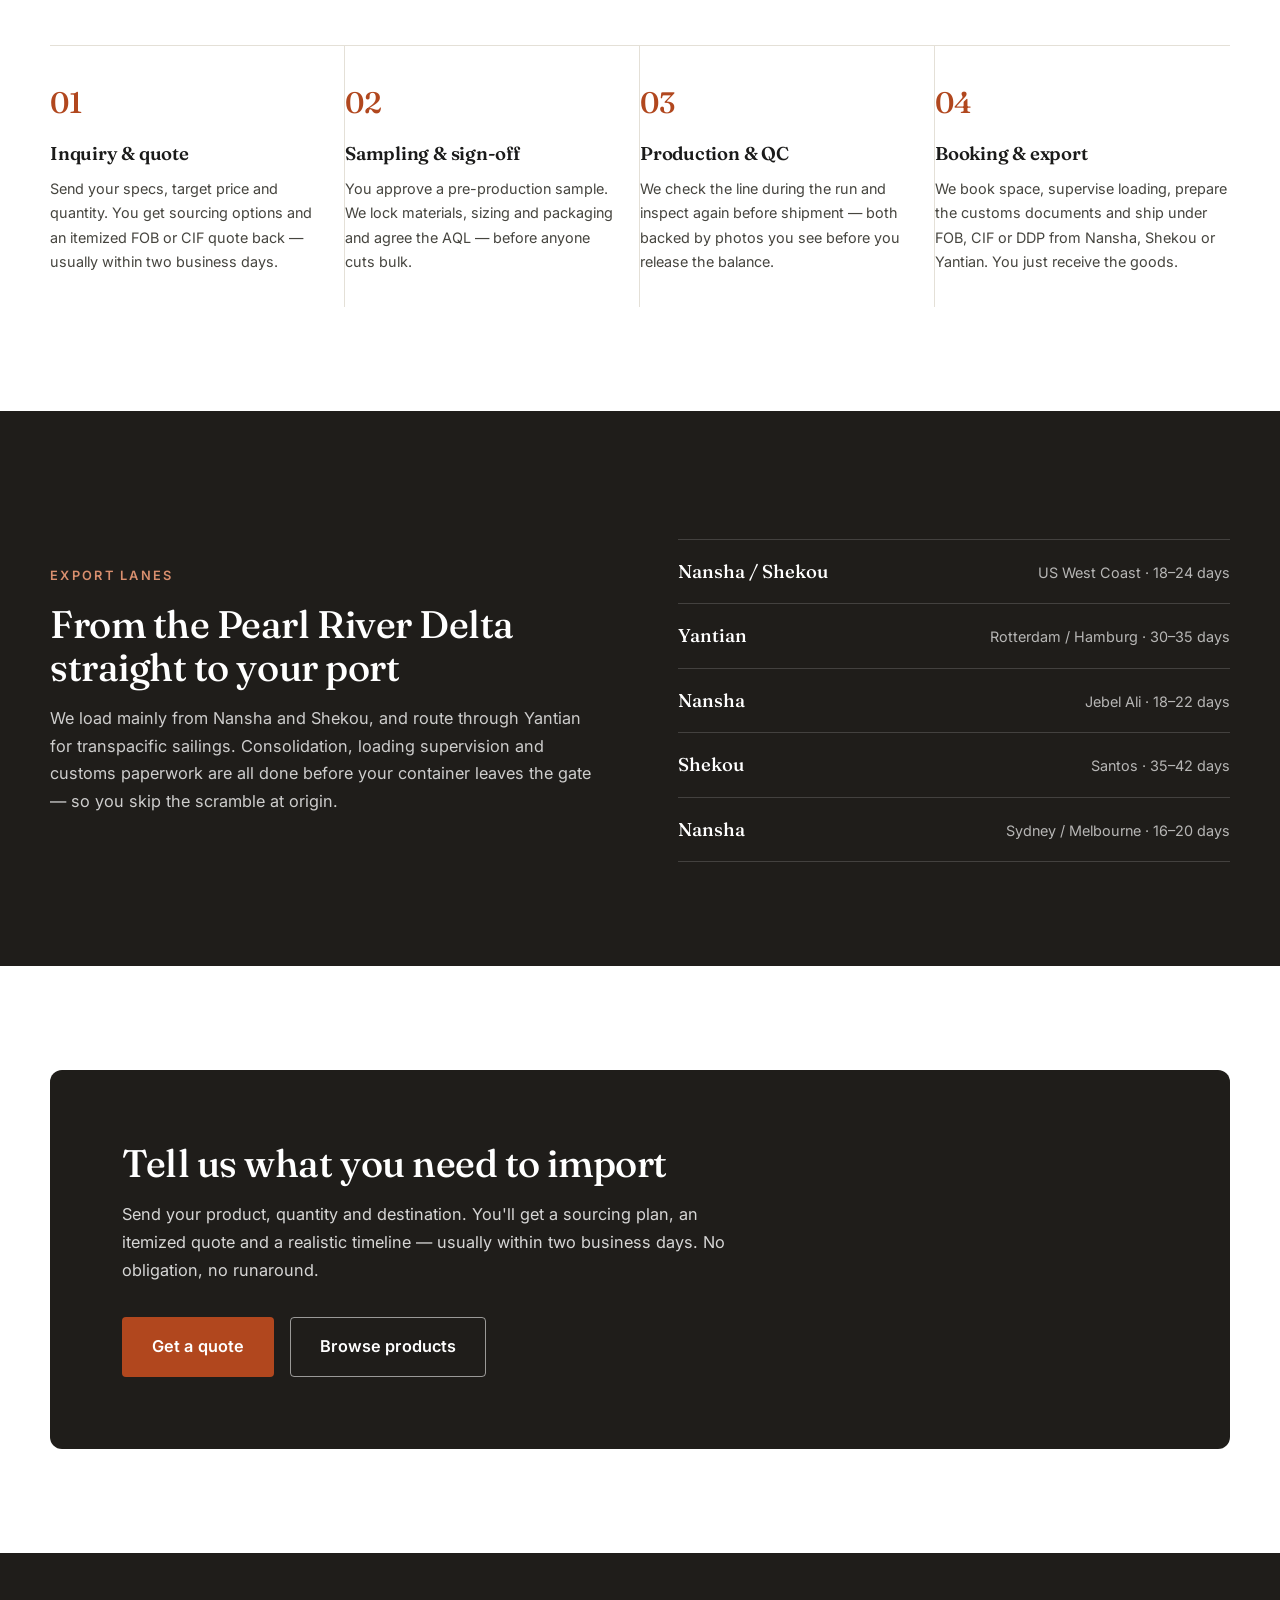
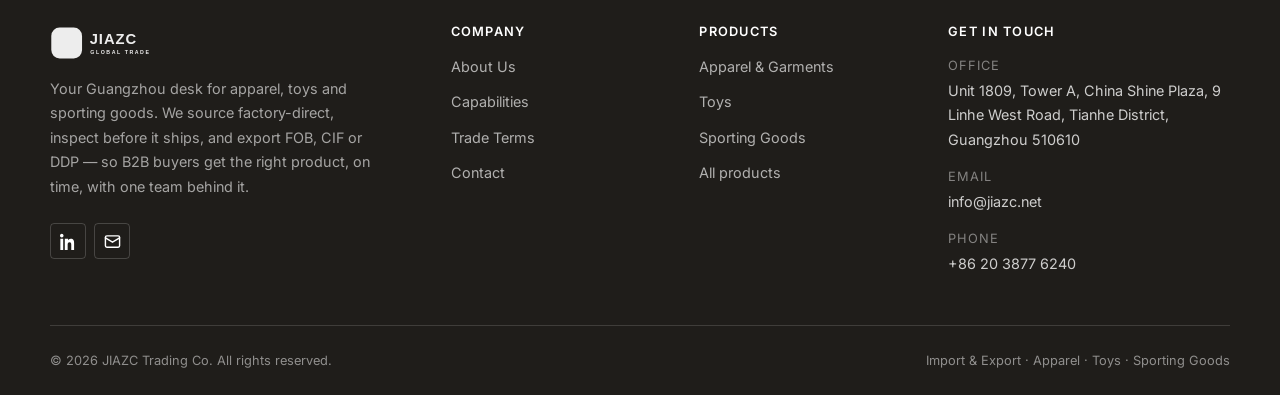
==== commit 29a80c12: "Remove WhatsApp & WeChat contacts (instantly verifiable placeholders) Co-Authored-By: Claude Opus 4." ====
--- a/index.html
+++ b/index.html
@@ -293,7 +293,6 @@
           <p data-en="Your Guangzhou desk for apparel, toys and sporting goods. We source factory-direct, inspect before it ships, and export FOB, CIF or DDP — so B2B buyers get the right product, on time, with one team behind it." data-zh="服装、玩具、体育用品，你的广州对接点。我们工厂直采、发货前检验，按 FOB、CIF 或 DDP 出口——让 B2B 买家拿到对的货、准时到手，全程一支团队负责。">Your Guangzhou desk for apparel, toys and sporting goods. We source factory-direct, inspect before it ships, and export FOB, CIF or DDP — so B2B buyers get the right product, on time, with one team behind it.</p>
           <div class="footer-social">
             <a href="#" aria-label="LinkedIn"><svg viewBox="0 0 24 24" fill="currentColor"><path d="M4.98 3.5A2.5 2.5 0 1 1 0 3.5a2.5 2.5 0 0 1 4.98 0ZM.5 8h4V24h-4V8Zm7 0h3.8v2.2h.05c.53-1 1.83-2.2 3.77-2.2 4.03 0 4.78 2.65 4.78 6.1V24h-4v-7.1c0-1.7-.03-3.9-2.37-3.9-2.38 0-2.74 1.85-2.74 3.77V24h-4V8Z"/></svg></a>
-            <a href="#" aria-label="WeChat"><svg viewBox="0 0 24 24" fill="currentColor"><path d="M9 4C4.6 4 1 6.9 1 10.5c0 2 1.1 3.8 2.9 5L3 18l2.6-1.3c.7.2 1.5.3 2.3.4-.2-.6-.3-1.2-.3-1.8 0-3.4 3.2-6.1 7.1-6.1.3 0 .5 0 .8.1C15 6.1 12.3 4 9 4Zm-2.6 3.2a1 1 0 1 1 0 2 1 1 0 0 1 0-2Zm5.2 0a1 1 0 1 1 0 2 1 1 0 0 1 0-2ZM16 11c-3.3 0-6 2.2-6 5s2.7 5 6 5c.7 0 1.3-.1 1.9-.3L20 22l-.6-1.6c1.6-1 2.6-2.5 2.6-4.4 0-2.8-2.7-5-6-5Zm-2 3a.8.8 0 1 1 0 1.6.8.8 0 0 1 0-1.6Zm4 0a.8.8 0 1 1 0 1.6.8.8 0 0 1 0-1.6Z"/></svg></a>
             <a href="mailto:info@jiazc.net" aria-label="Email"><svg viewBox="0 0 24 24" fill="none" stroke="currentColor" stroke-width="2" stroke-linecap="round" stroke-linejoin="round"><rect x="2" y="4" width="20" height="16" rx="2"/><path d="m22 7-10 6L2 7"/></svg></a>
           </div>
         </div>
@@ -321,7 +320,6 @@
             <li><span class="k" data-en="Office" data-zh="办公地址">Office</span><span data-en="Unit 1809, Tower A, China Shine Plaza, 9 Linhe West Road, Tianhe District, Guangzhou 510610" data-zh="广州市天河区林和西路 9 号耀中广场 A 座 1809 室，510610">Unit 1809, Tower A, China Shine Plaza, 9 Linhe West Road, Tianhe District, Guangzhou 510610</span></li>
             <li><span class="k" data-en="Email" data-zh="邮箱">Email</span><a href="mailto:info@jiazc.net">info@jiazc.net</a></li>
             <li><span class="k" data-en="Phone" data-zh="电话">Phone</span><a href="tel:+862038776240">+86 20 3877 6240</a></li>
-            <li><span class="k" data-en="WhatsApp / Mobile" data-zh="WhatsApp / 手机">WhatsApp / Mobile</span><a href="tel:+8613826017788">+86 138 2601 7788</a></li>
           </ul>
         </div>
       </div>
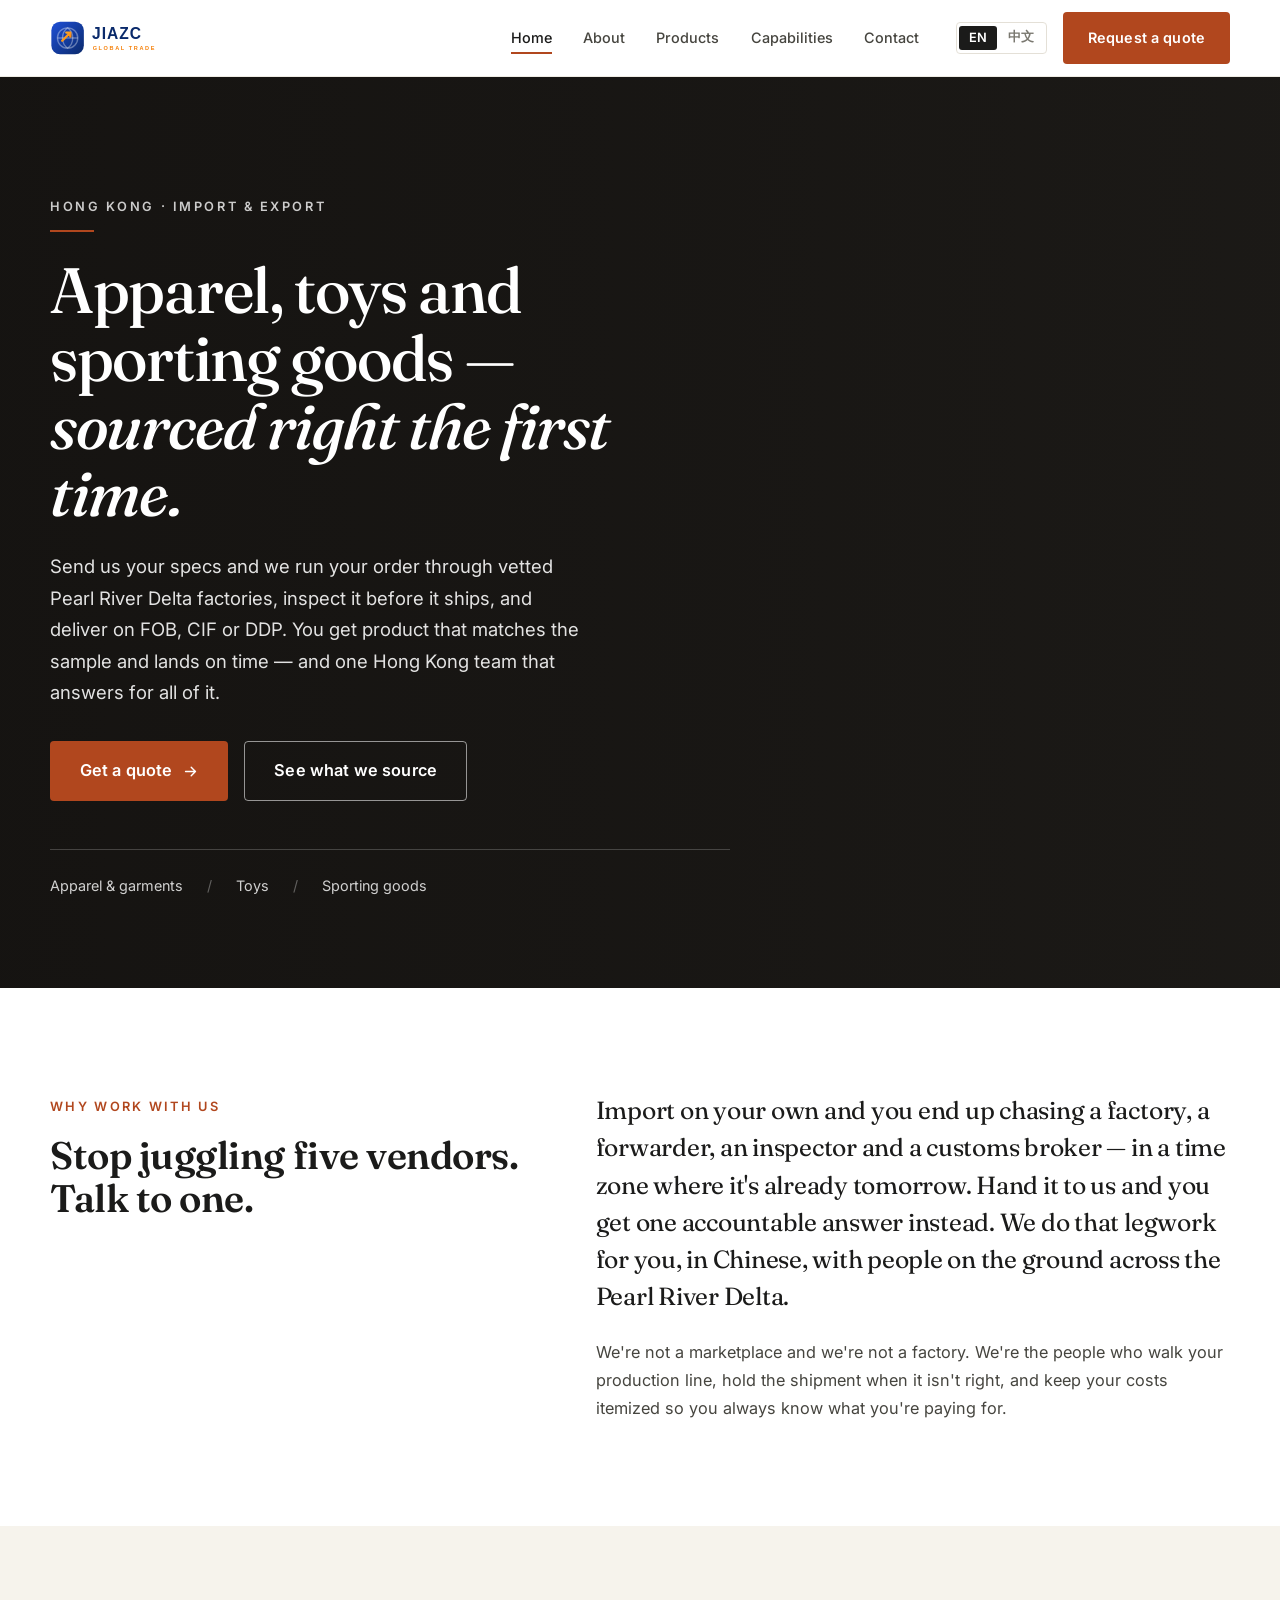
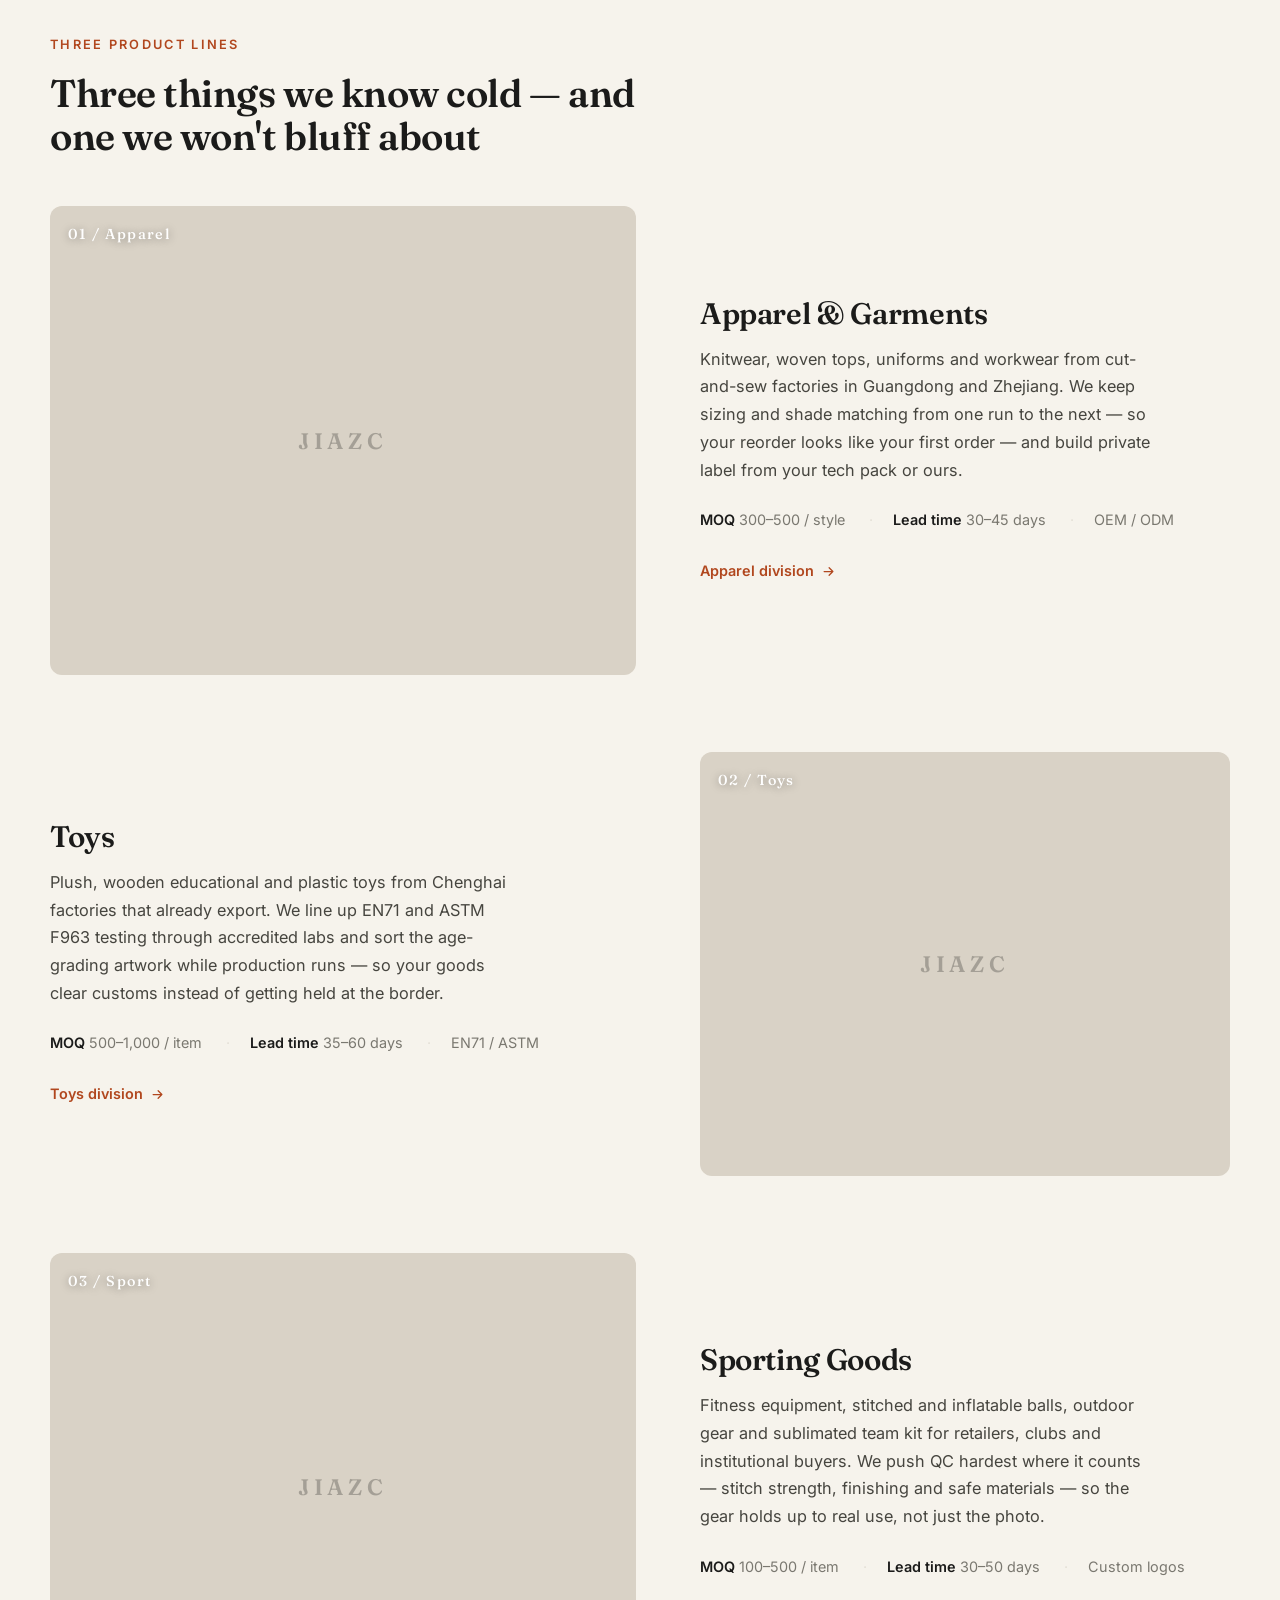
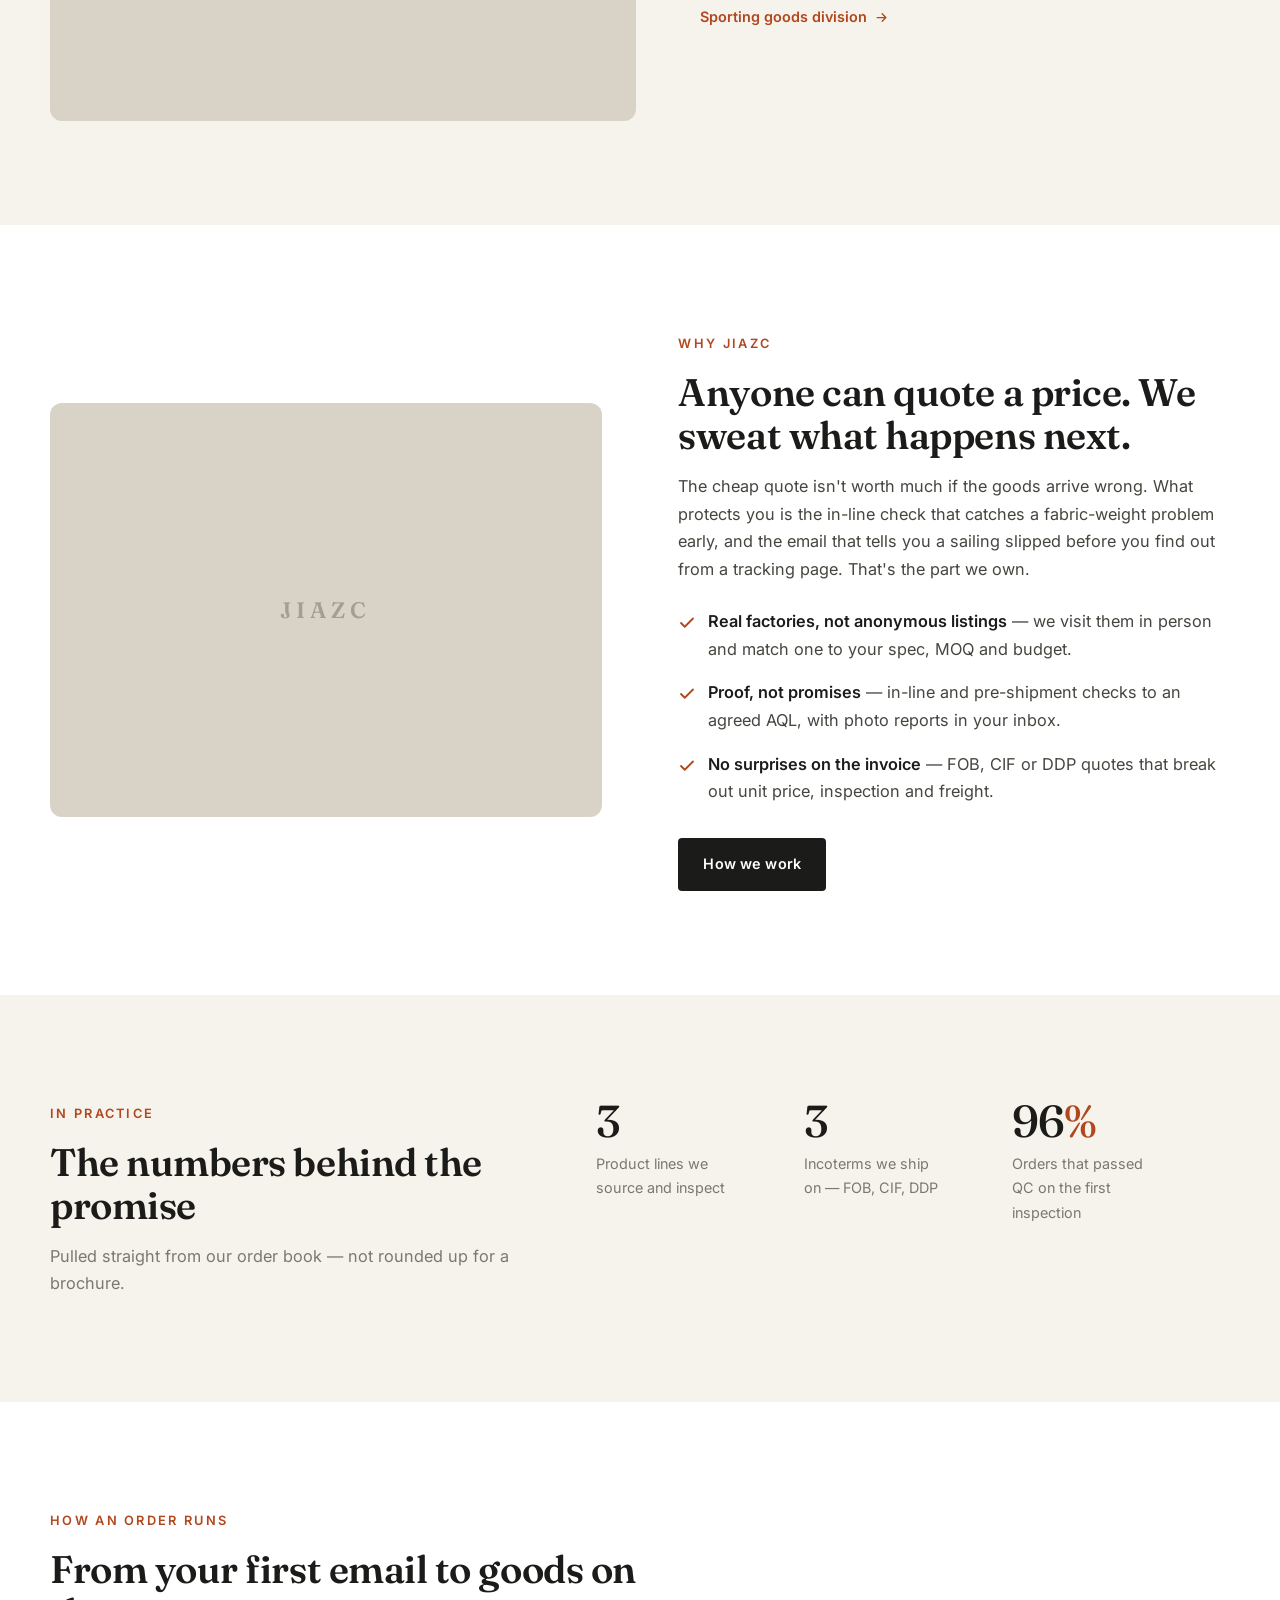
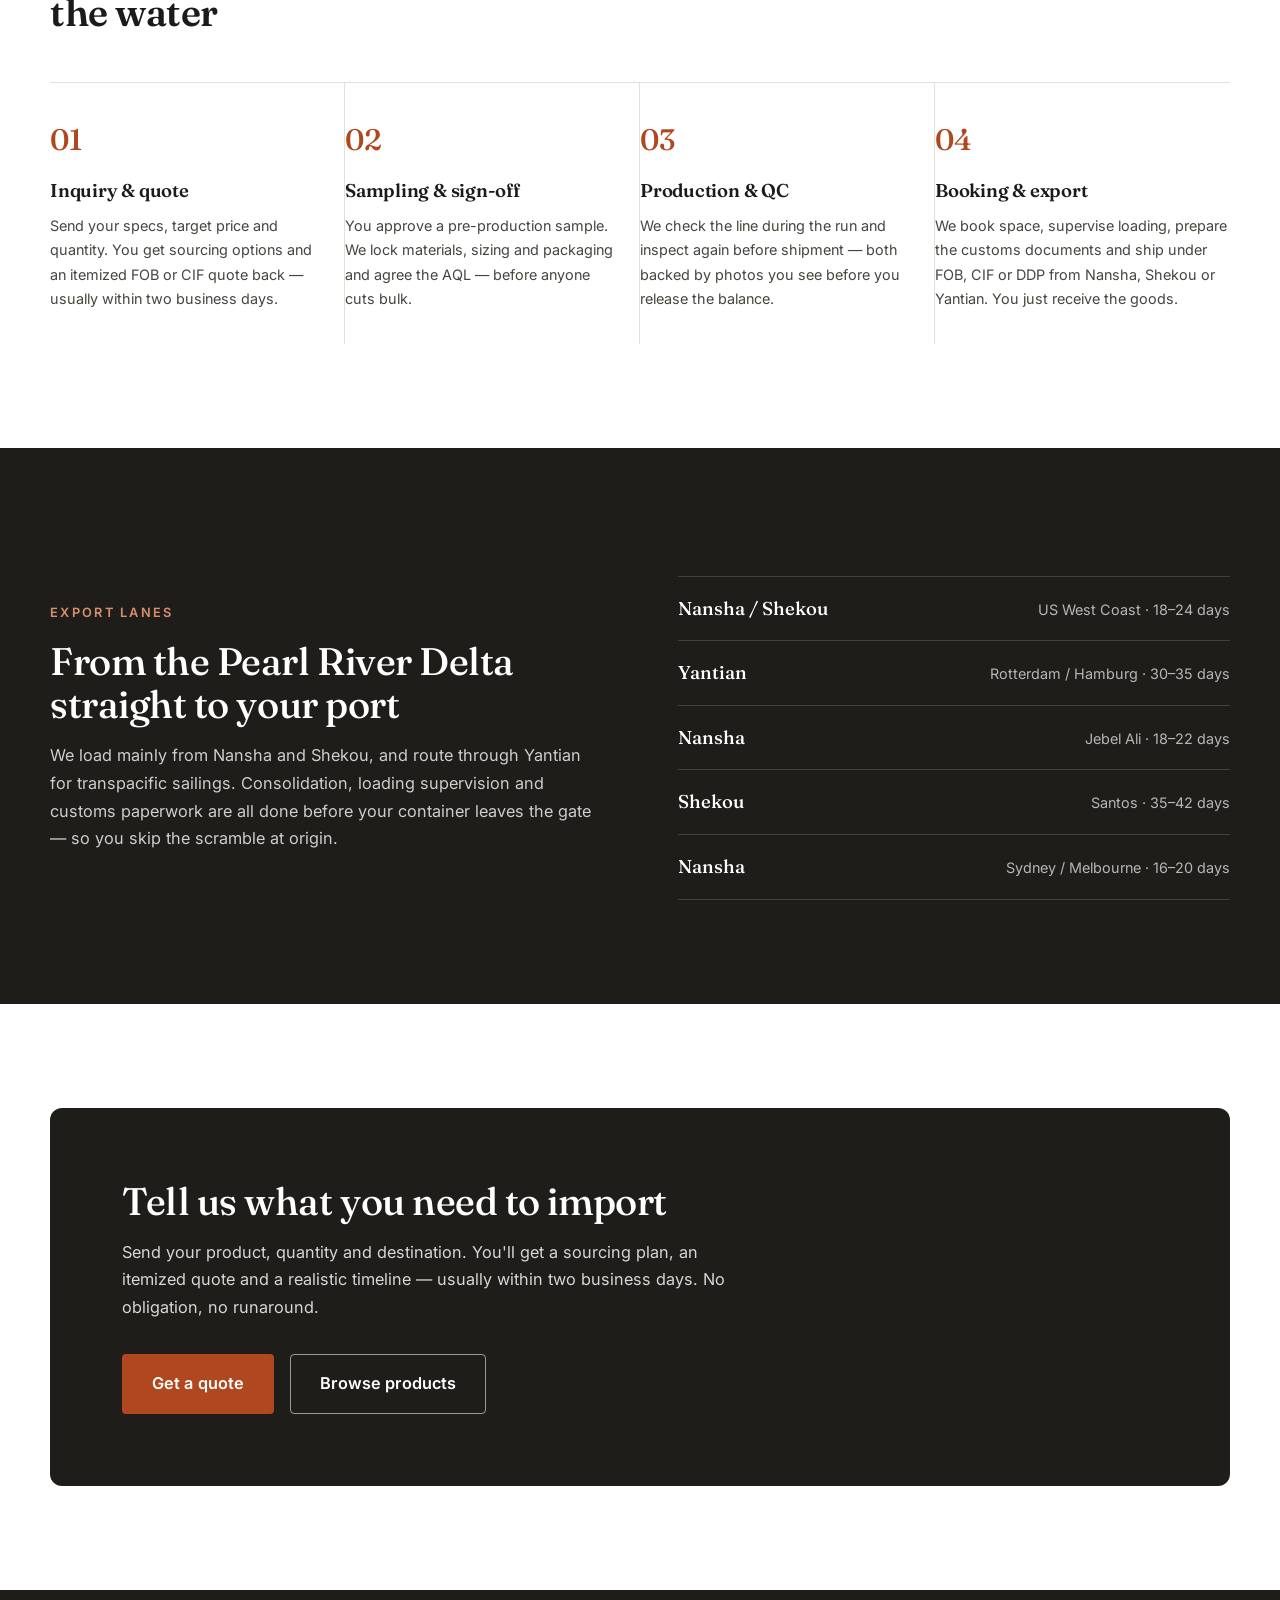
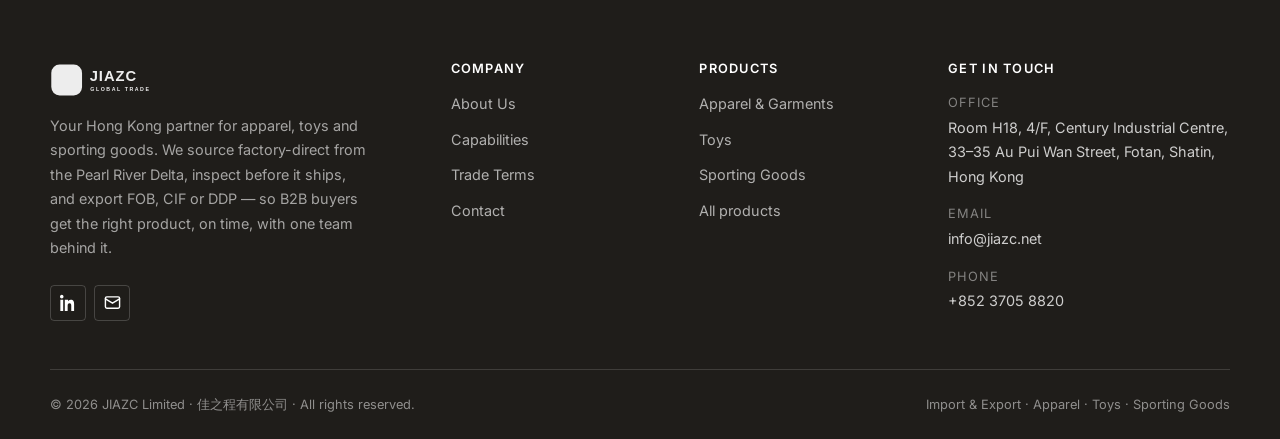
==== commit c5bfb028: "Use real HK registry data: relocate JIAZC to Hong Kong (Fotan), real registered address, remove fals" ====
--- a/index.html
+++ b/index.html
@@ -3,14 +3,14 @@
 <head>
   <meta charset="UTF-8" />
   <meta name="viewport" content="width=device-width, initial-scale=1.0" />
-  <title>Source Apparel, Toys &amp; Sporting Goods from Guangzhou | JIAZC</title>
-  <meta name="description" content="Get factory-direct apparel, toys and sporting goods you can actually sell. We vet the factory, inspect before it ships, and deliver FOB, CIF or DDP. Send your specs for a quote in two business days." />
-  <meta name="keywords" content="import export Guangzhou, trading company, apparel sourcing, toy export EN71, sporting goods supplier, OEM ODM, FOB CIF DDP, JIAZC" />
+  <title>Source Apparel, Toys &amp; Sporting Goods from China | JIAZC Hong Kong</title>
+  <meta name="description" content="A Hong Kong trading company sourcing factory-direct apparel, toys and sporting goods from the Pearl River Delta. We vet the factory, inspect before it ships, and deliver FOB, CIF or DDP. Send your specs for a quote in two business days." />
+  <meta name="keywords" content="Hong Kong trading company, import export, apparel sourcing, toy export EN71, sporting goods supplier, OEM ODM, FOB CIF DDP, JIAZC" />
   <link rel="icon" type="image/svg+xml" href="favicon.svg" />
 
   <!-- Open Graph -->
   <meta property="og:type" content="website" />
-  <meta property="og:title" content="Source Apparel, Toys & Sporting Goods from Guangzhou — JIAZC" />
+  <meta property="og:title" content="Source Apparel, Toys & Sporting Goods from China — JIAZC Hong Kong" />
   <meta property="og:description" content="We vet the factory, inspect before it ships, and deliver FOB, CIF or DDP — so your product matches the sample and lands on time. Send us your specs." />
   <meta property="og:image" content="https://images.unsplash.com/photo-1605745341112-85968b19335b?auto=format&fit=crop&w=1200&q=70" />
   <meta property="og:locale" content="en_US" />
@@ -62,13 +62,13 @@
     <section class="hero">
       <div class="container">
         <div class="hero-inner">
-          <span class="hero-kicker" data-en="Guangzhou · Import &amp; Export" data-zh="广州 · 进出口贸易">Guangzhou · Import &amp; Export</span>
+          <span class="hero-kicker" data-en="Hong Kong · Import &amp; Export" data-zh="香港 · 进出口贸易">Hong Kong · Import &amp; Export</span>
           <h1>
             <span data-en="Apparel, toys and sporting goods —" data-zh="服装、玩具、体育用品——">Apparel, toys and sporting goods —</span>
             <em data-en="sourced right the first time." data-zh="一次就给你做对。">sourced right the first time.</em>
           </h1>
-          <p class="hero-sub" data-en="Send us your specs and we run your order through vetted Pearl River Delta factories, inspect it before it ships, and deliver on FOB, CIF or DDP. You get product that matches the sample and lands on time — and one person in Guangzhou who answers for all of it."
-             data-zh="把规格发给我们，我们就为你对接珠三角经审核的工厂，发货前逐批检验，并按 FOB、CIF 或 DDP 交付。你拿到的货与样品一致、准时到港——而且全程只有一位广州对接人，为每个环节负责。">Send us your specs and we run your order through vetted Pearl River Delta factories, inspect it before it ships, and deliver on FOB, CIF or DDP. You get product that matches the sample and lands on time — and one person in Guangzhou who answers for all of it.</p>
+          <p class="hero-sub" data-en="Send us your specs and we run your order through vetted Pearl River Delta factories, inspect it before it ships, and deliver on FOB, CIF or DDP. You get product that matches the sample and lands on time — and one Hong Kong team that answers for all of it."
+             data-zh="把规格发给我们，我们就为你对接珠三角经审核的工厂，发货前逐批检验，并按 FOB、CIF 或 DDP 交付。你拿到的货与样品一致、准时到港——而且全程有一支香港团队，为每个环节负责。">Send us your specs and we run your order through vetted Pearl River Delta factories, inspect it before it ships, and deliver on FOB, CIF or DDP. You get product that matches the sample and lands on time — and one Hong Kong team that answers for all of it.</p>
           <div class="hero-cta">
             <a class="btn btn-primary btn-lg" href="contact.html"><span data-en="Get a quote" data-zh="获取报价">Get a quote</span>
               <svg viewBox="0 0 24 24" fill="none" stroke="currentColor" stroke-width="2" stroke-linecap="round" stroke-linejoin="round"><path d="M5 12h14M13 6l6 6-6 6"/></svg>
@@ -93,7 +93,7 @@
             <h2 class="section-title" data-en="Stop juggling five vendors. Talk to one." data-zh="别再周旋于五家供应商，找一个人就够了">Stop juggling five vendors. Talk to one.</h2>
           </div>
           <div class="prose">
-            <p class="lead" data-en="Import on your own and you end up chasing a factory, a forwarder, an inspector and a customs broker — in a time zone where it's already tomorrow. Hand it to us and you get one accountable answer instead. We do that legwork for you, in Chinese, on the ground in Guangzhou." data-zh="自己做进口，你得同时盯着工厂、货代、验货方和报关行——而那头早已是第二天。交给我们，你只需要一个负责到底的答复。这些跑腿的活，由我们在广州当地用中文替你完成。">Import on your own and you end up chasing a factory, a forwarder, an inspector and a customs broker — in a time zone where it's already tomorrow. Hand it to us and you get one accountable answer instead. We do that legwork for you, in Chinese, on the ground in Guangzhou.</p>
+            <p class="lead" data-en="Import on your own and you end up chasing a factory, a forwarder, an inspector and a customs broker — in a time zone where it's already tomorrow. Hand it to us and you get one accountable answer instead. We do that legwork for you, in Chinese, with people on the ground across the Pearl River Delta." data-zh="自己做进口，你得同时盯着工厂、货代、验货方和报关行——而那头早已是第二天。交给我们，你只需要一个负责到底的答复。这些跑腿的活，由我们在珠三角的当地人员用中文替你完成。">Import on your own and you end up chasing a factory, a forwarder, an inspector and a customs broker — in a time zone where it's already tomorrow. Hand it to us and you get one accountable answer instead. We do that legwork for you, in Chinese, with people on the ground across the Pearl River Delta.</p>
             <p style="margin-top:1.5rem" data-en="We're not a marketplace and we're not a factory. We're the people who walk your production line, hold the shipment when it isn't right, and keep your costs itemized so you always know what you're paying for." data-zh="我们不是交易平台，也不是工厂。我们是替你巡线、发现问题就按住出货、把每一笔费用都列清楚的那群人——你永远清楚自己在为什么付钱。">We're not a marketplace and we're not a factory. We're the people who walk your production line, hold the shipment when it isn't right, and keep your costs itemized so you always know what you're paying for.</p>
           </div>
         </div>
@@ -199,12 +199,12 @@
           </div>
           <div class="figure-row">
             <div class="figure">
-              <span class="n" data-en="2009" data-zh="2009">2009</span>
-              <span class="l" data-en="Shipping for buyers out of Guangzhou since" data-zh="自此年起为买家从广州发货">Shipping for buyers out of Guangzhou since</span>
+              <span class="n">3</span>
+              <span class="l" data-en="Product lines we source and inspect" data-zh="我们采购并验货的品类">Product lines we source and inspect</span>
             </div>
             <div class="figure">
-              <span class="n">38<span class="accent">+</span></span>
-              <span class="l" data-en="Countries we've shipped to in 24 months" data-zh="24 个月内发往的国家">Countries we've shipped to in 24 months</span>
+              <span class="n">3</span>
+              <span class="l" data-en="Incoterms we ship on — FOB, CIF, DDP" data-zh="可选贸易术语——FOB、CIF、DDP">Incoterms we ship on — FOB, CIF, DDP</span>
             </div>
             <div class="figure">
               <span class="n">96<span class="accent">%</span></span>
@@ -290,7 +290,7 @@
       <div class="footer-top">
         <div class="footer-brand">
           <img src="assets/logo.svg" alt="JIAZC" />
-          <p data-en="Your Guangzhou desk for apparel, toys and sporting goods. We source factory-direct, inspect before it ships, and export FOB, CIF or DDP — so B2B buyers get the right product, on time, with one team behind it." data-zh="服装、玩具、体育用品，你的广州对接点。我们工厂直采、发货前检验，按 FOB、CIF 或 DDP 出口——让 B2B 买家拿到对的货、准时到手，全程一支团队负责。">Your Guangzhou desk for apparel, toys and sporting goods. We source factory-direct, inspect before it ships, and export FOB, CIF or DDP — so B2B buyers get the right product, on time, with one team behind it.</p>
+          <p data-en="Your Hong Kong partner for apparel, toys and sporting goods. We source factory-direct from the Pearl River Delta, inspect before it ships, and export FOB, CIF or DDP — so B2B buyers get the right product, on time, with one team behind it." data-zh="服装、玩具、体育用品，你的香港合作伙伴。我们从珠三角工厂直采、发货前检验，按 FOB、CIF 或 DDP 出口——让 B2B 买家拿到对的货、准时到手，全程一支团队负责。">Your Hong Kong partner for apparel, toys and sporting goods. We source factory-direct from the Pearl River Delta, inspect before it ships, and export FOB, CIF or DDP — so B2B buyers get the right product, on time, with one team behind it.</p>
           <div class="footer-social">
             <a href="#" aria-label="LinkedIn"><svg viewBox="0 0 24 24" fill="currentColor"><path d="M4.98 3.5A2.5 2.5 0 1 1 0 3.5a2.5 2.5 0 0 1 4.98 0ZM.5 8h4V24h-4V8Zm7 0h3.8v2.2h.05c.53-1 1.83-2.2 3.77-2.2 4.03 0 4.78 2.65 4.78 6.1V24h-4v-7.1c0-1.7-.03-3.9-2.37-3.9-2.38 0-2.74 1.85-2.74 3.77V24h-4V8Z"/></svg></a>
             <a href="mailto:info@jiazc.net" aria-label="Email"><svg viewBox="0 0 24 24" fill="none" stroke="currentColor" stroke-width="2" stroke-linecap="round" stroke-linejoin="round"><rect x="2" y="4" width="20" height="16" rx="2"/><path d="m22 7-10 6L2 7"/></svg></a>
@@ -317,14 +317,14 @@
         <div class="footer-col">
           <h4 data-en="Get in touch" data-zh="联系方式">Get in touch</h4>
           <ul class="footer-contact" style="display:grid;gap:14px">
-            <li><span class="k" data-en="Office" data-zh="办公地址">Office</span><span data-en="Unit 1809, Tower A, China Shine Plaza, 9 Linhe West Road, Tianhe District, Guangzhou 510610" data-zh="广州市天河区林和西路 9 号耀中广场 A 座 1809 室，510610">Unit 1809, Tower A, China Shine Plaza, 9 Linhe West Road, Tianhe District, Guangzhou 510610</span></li>
+            <li><span class="k" data-en="Office" data-zh="办公地址">Office</span><span data-en="Room H18, 4/F, Century Industrial Centre, 33–35 Au Pui Wan Street, Fotan, Shatin, Hong Kong" data-zh="香港新界沙田火炭坳背湾街 33–35 号世纪工业中心 4 楼 H18 室">Room H18, 4/F, Century Industrial Centre, 33–35 Au Pui Wan Street, Fotan, Shatin, Hong Kong</span></li>
             <li><span class="k" data-en="Email" data-zh="邮箱">Email</span><a href="mailto:info@jiazc.net">info@jiazc.net</a></li>
-            <li><span class="k" data-en="Phone" data-zh="电话">Phone</span><a href="tel:+862038776240">+86 20 3877 6240</a></li>
+            <li><span class="k" data-en="Phone" data-zh="电话">Phone</span><a href="tel:+85237058820">+852 3705 8820</a></li>
           </ul>
         </div>
       </div>
       <div class="footer-bottom">
-        <span>© <span data-year>2026</span> JIAZC <span data-en="Trading Co. All rights reserved." data-zh="贸易有限公司. 版权所有.">Trading Co. All rights reserved.</span></span>
+        <span>© <span data-year>2026</span> JIAZC <span data-en="Limited · 佳之程有限公司 · All rights reserved." data-zh="Limited · 佳之程有限公司 · 版权所有.">Limited · 佳之程有限公司 · All rights reserved.</span></span>
         <span data-en="Import &amp; Export · Apparel · Toys · Sporting Goods" data-zh="进出口 · 服装 · 玩具 · 体育用品">Import &amp; Export · Apparel · Toys · Sporting Goods</span>
       </div>
     </div>
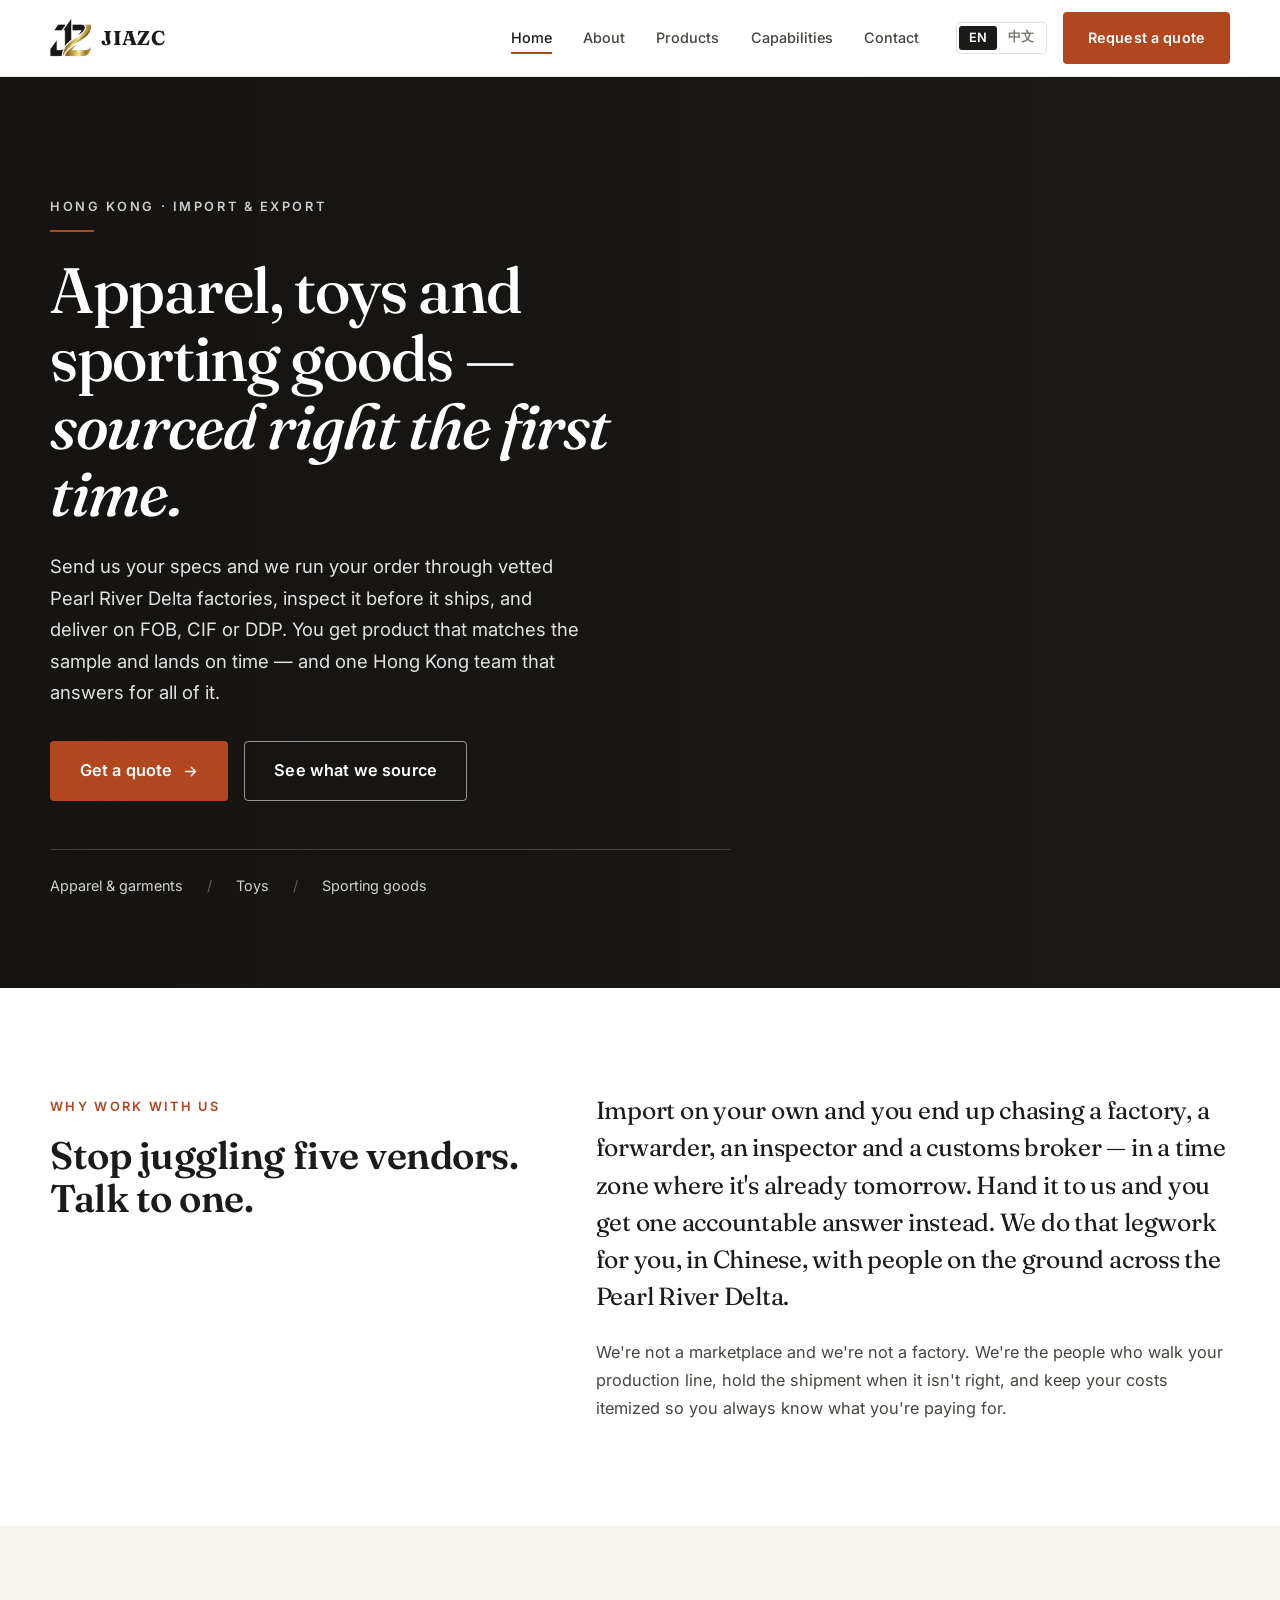
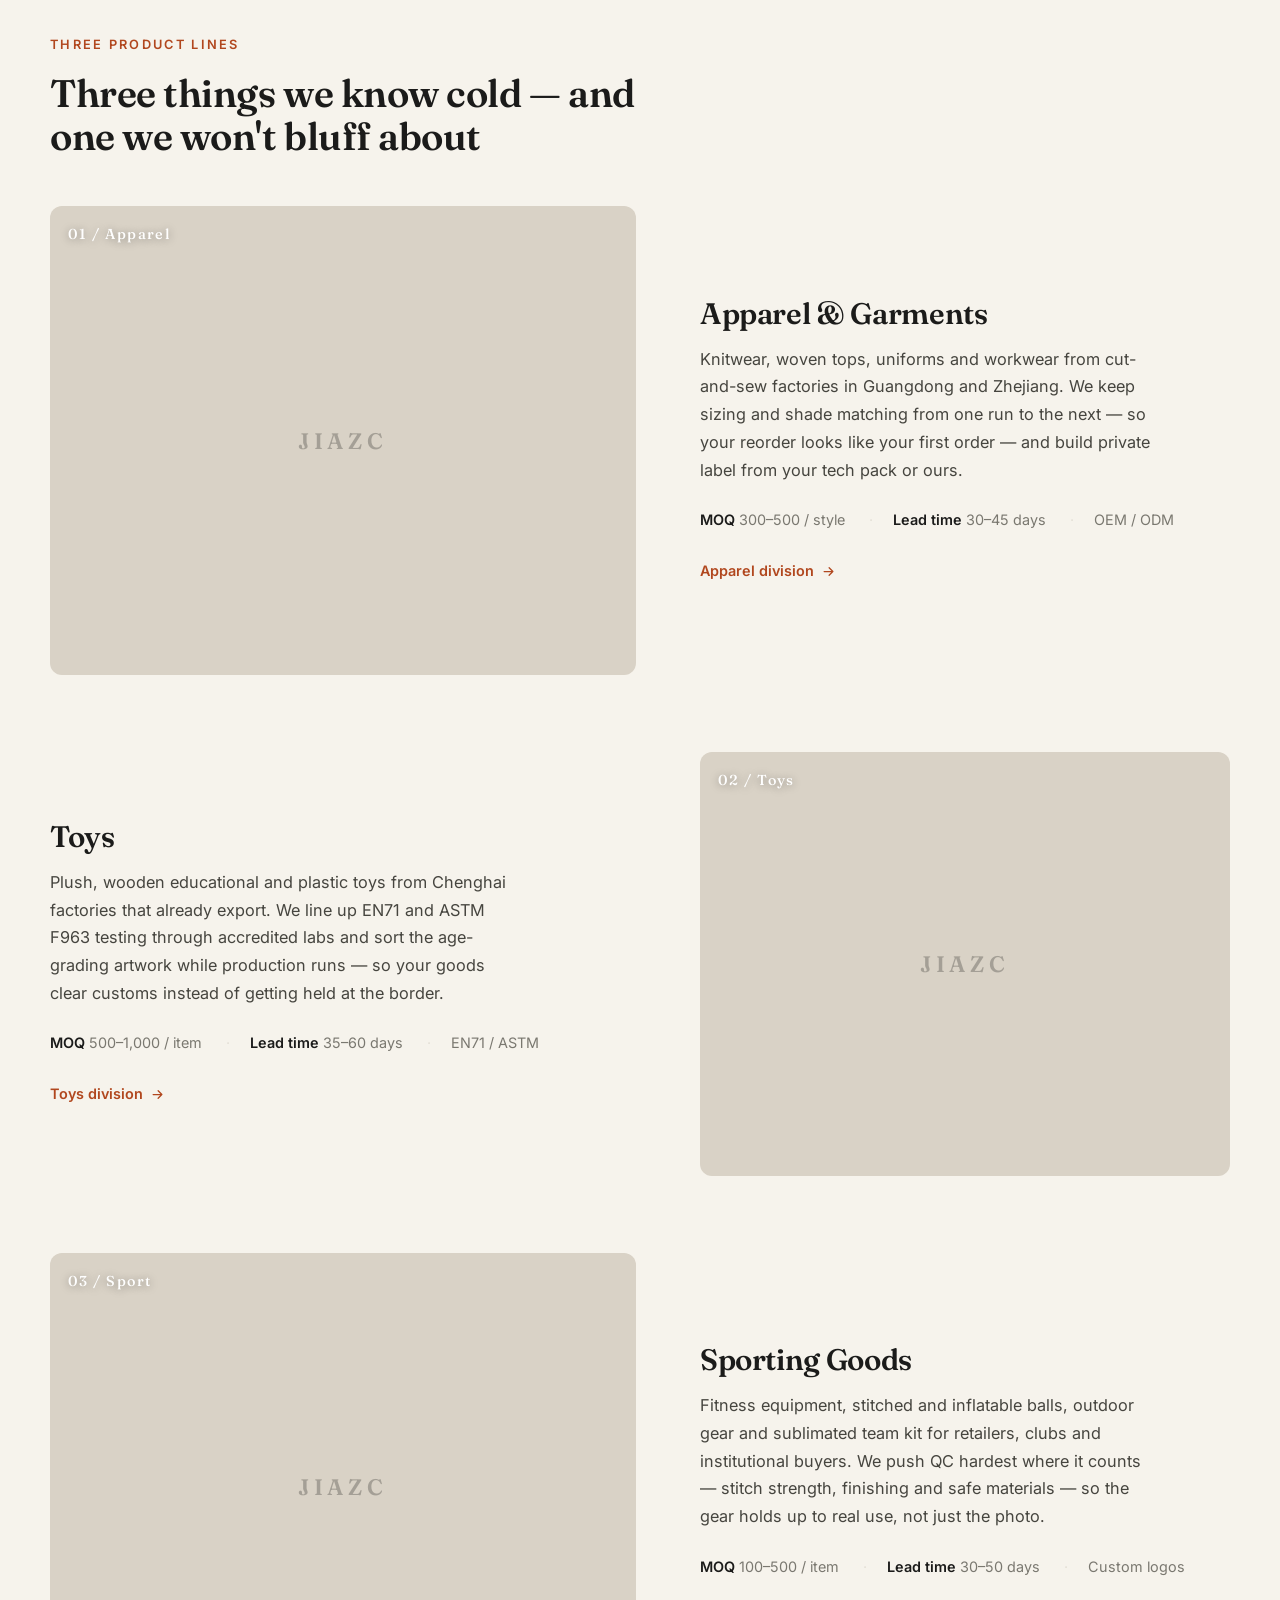
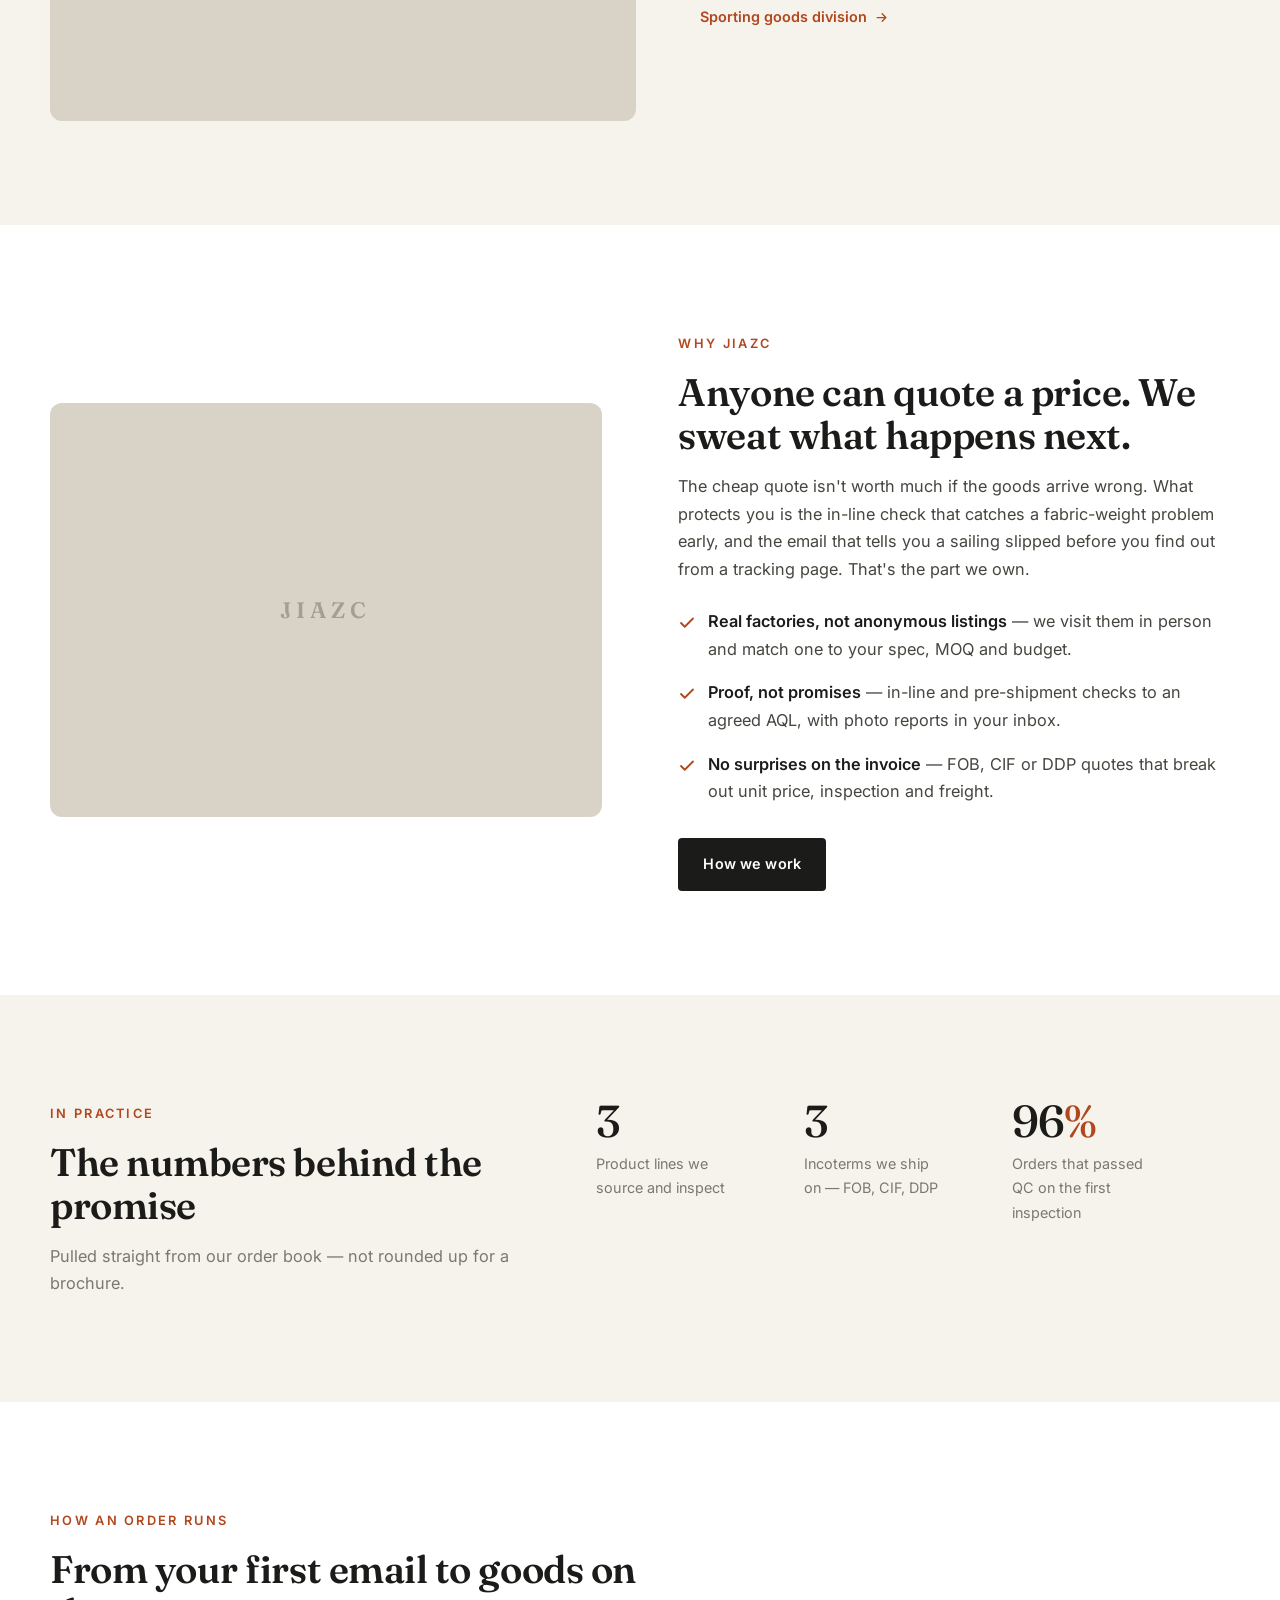
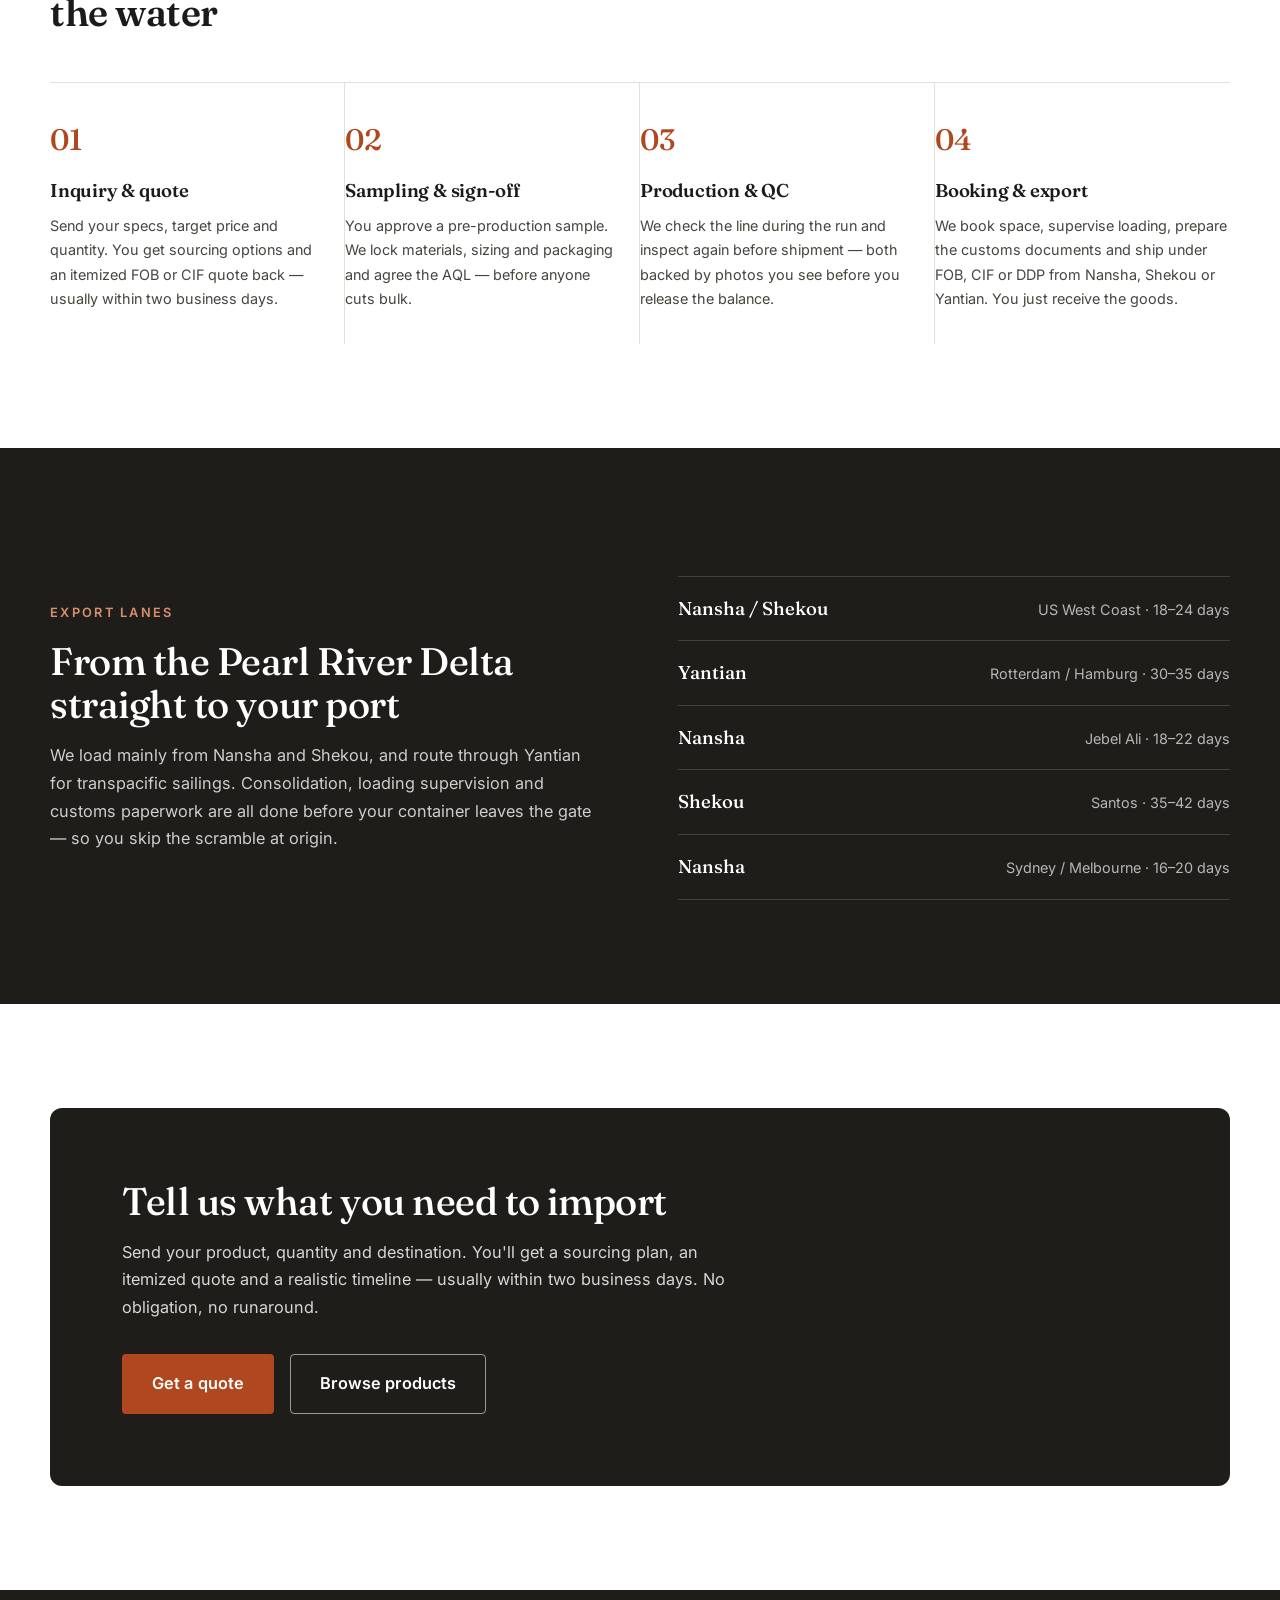
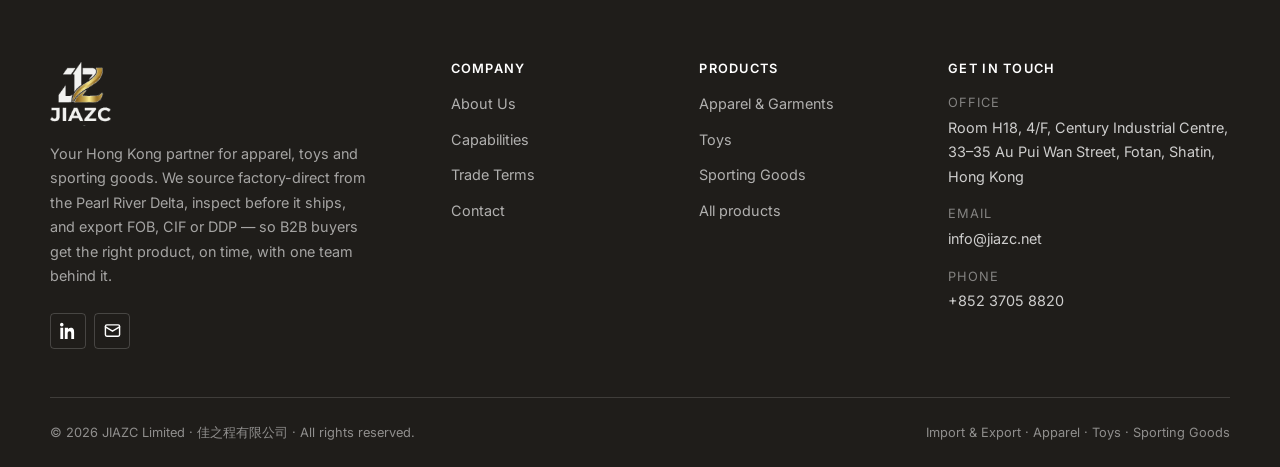
==== commit 195b3c97: "Add real brand logo: header mark + wordmark, white/gold footer lockup, PNG favicon Co-Authored-By: C" ====
--- a/index.html
+++ b/index.html
@@ -6,6 +6,7 @@
   <title>Source Apparel, Toys &amp; Sporting Goods from China | JIAZC Hong Kong</title>
   <meta name="description" content="A Hong Kong trading company sourcing factory-direct apparel, toys and sporting goods from the Pearl River Delta. We vet the factory, inspect before it ships, and deliver FOB, CIF or DDP. Send your specs for a quote in two business days." />
   <meta name="keywords" content="Hong Kong trading company, import export, apparel sourcing, toy export EN71, sporting goods supplier, OEM ODM, FOB CIF DDP, JIAZC" />
+  <link rel="icon" type="image/png" href="favicon.png" />
   <link rel="icon" type="image/svg+xml" href="favicon.svg" />
 
   <!-- Open Graph -->
@@ -30,7 +31,8 @@
   <header class="site-header">
     <div class="container header-inner">
       <a class="brand" href="index.html" aria-label="JIAZC home">
-        <img src="assets/logo.svg" alt="JIAZC — Import & Export Trade" />
+        <img class="brand-mark" src="assets/logo.png" alt="JIAZC" />
+        <span class="brand-name">JIAZC</span>
       </a>
 
       <nav class="primary-nav" id="primary-nav" aria-label="Primary">
@@ -289,7 +291,7 @@
     <div class="container">
       <div class="footer-top">
         <div class="footer-brand">
-          <img src="assets/logo.svg" alt="JIAZC" />
+          <img src="assets/logo-footer.png" alt="JIAZC" class="footer-logo" />
           <p data-en="Your Hong Kong partner for apparel, toys and sporting goods. We source factory-direct from the Pearl River Delta, inspect before it ships, and export FOB, CIF or DDP — so B2B buyers get the right product, on time, with one team behind it." data-zh="服装、玩具、体育用品，你的香港合作伙伴。我们从珠三角工厂直采、发货前检验，按 FOB、CIF 或 DDP 出口——让 B2B 买家拿到对的货、准时到手，全程一支团队负责。">Your Hong Kong partner for apparel, toys and sporting goods. We source factory-direct from the Pearl River Delta, inspect before it ships, and export FOB, CIF or DDP — so B2B buyers get the right product, on time, with one team behind it.</p>
           <div class="footer-social">
             <a href="#" aria-label="LinkedIn"><svg viewBox="0 0 24 24" fill="currentColor"><path d="M4.98 3.5A2.5 2.5 0 1 1 0 3.5a2.5 2.5 0 0 1 4.98 0ZM.5 8h4V24h-4V8Zm7 0h3.8v2.2h.05c.53-1 1.83-2.2 3.77-2.2 4.03 0 4.78 2.65 4.78 6.1V24h-4v-7.1c0-1.7-.03-3.9-2.37-3.9-2.38 0-2.74 1.85-2.74 3.77V24h-4V8Z"/></svg></a>
--- a/assets/styles.css
+++ b/assets/styles.css
@@ -204,8 +204,10 @@
   justify-content: space-between;
   gap: var(--sp-5);
 }
-.brand { display: flex; align-items: center; flex-shrink: 0; }
+.brand { display: flex; align-items: center; gap: 0.6rem; flex-shrink: 0; }
 .brand img { height: 38px; width: auto; }
+.brand-mark { height: 38px; width: auto; display: block; }
+.brand-name { font-family: var(--font-display); font-weight: 700; font-size: 1.25rem; letter-spacing: 0.02em; color: var(--ink); line-height: 1; }
 
 .primary-nav { margin-left: auto; }
 .nav-list { display: flex; align-items: center; gap: var(--sp-1); }
@@ -839,6 +841,7 @@
 .site-footer { background: var(--paper-deep); color: rgba(255,255,255,0.7); padding-top: var(--sp-8); }
 .footer-top { display: grid; grid-template-columns: 1.7fr 1fr 1fr 1.3fr; gap: var(--sp-6); padding-bottom: var(--sp-7); }
 .footer-brand img { height: 36px; filter: brightness(0) invert(1); margin-bottom: var(--sp-4); opacity: 0.92; }
+.footer-brand img.footer-logo { height: 64px; width: auto; display: block; filter: none; opacity: 1; }
 .footer-brand p { color: rgba(255,255,255,0.6); font-size: var(--fs-sm); max-width: 320px; }
 .footer-social { display: flex; gap: 8px; margin-top: var(--sp-5); }
 .footer-social a {
@@ -905,6 +908,8 @@
 @media (max-width: 860px) {
   :root { --header-h: 66px; }
   .nav-toggle { display: block; }
+  .brand img.brand-mark { height: 32px; }
+  .brand-name { font-size: 1.15rem; }
   .primary-nav {
     position: fixed;
     inset: var(--header-h) 0 auto 0;
